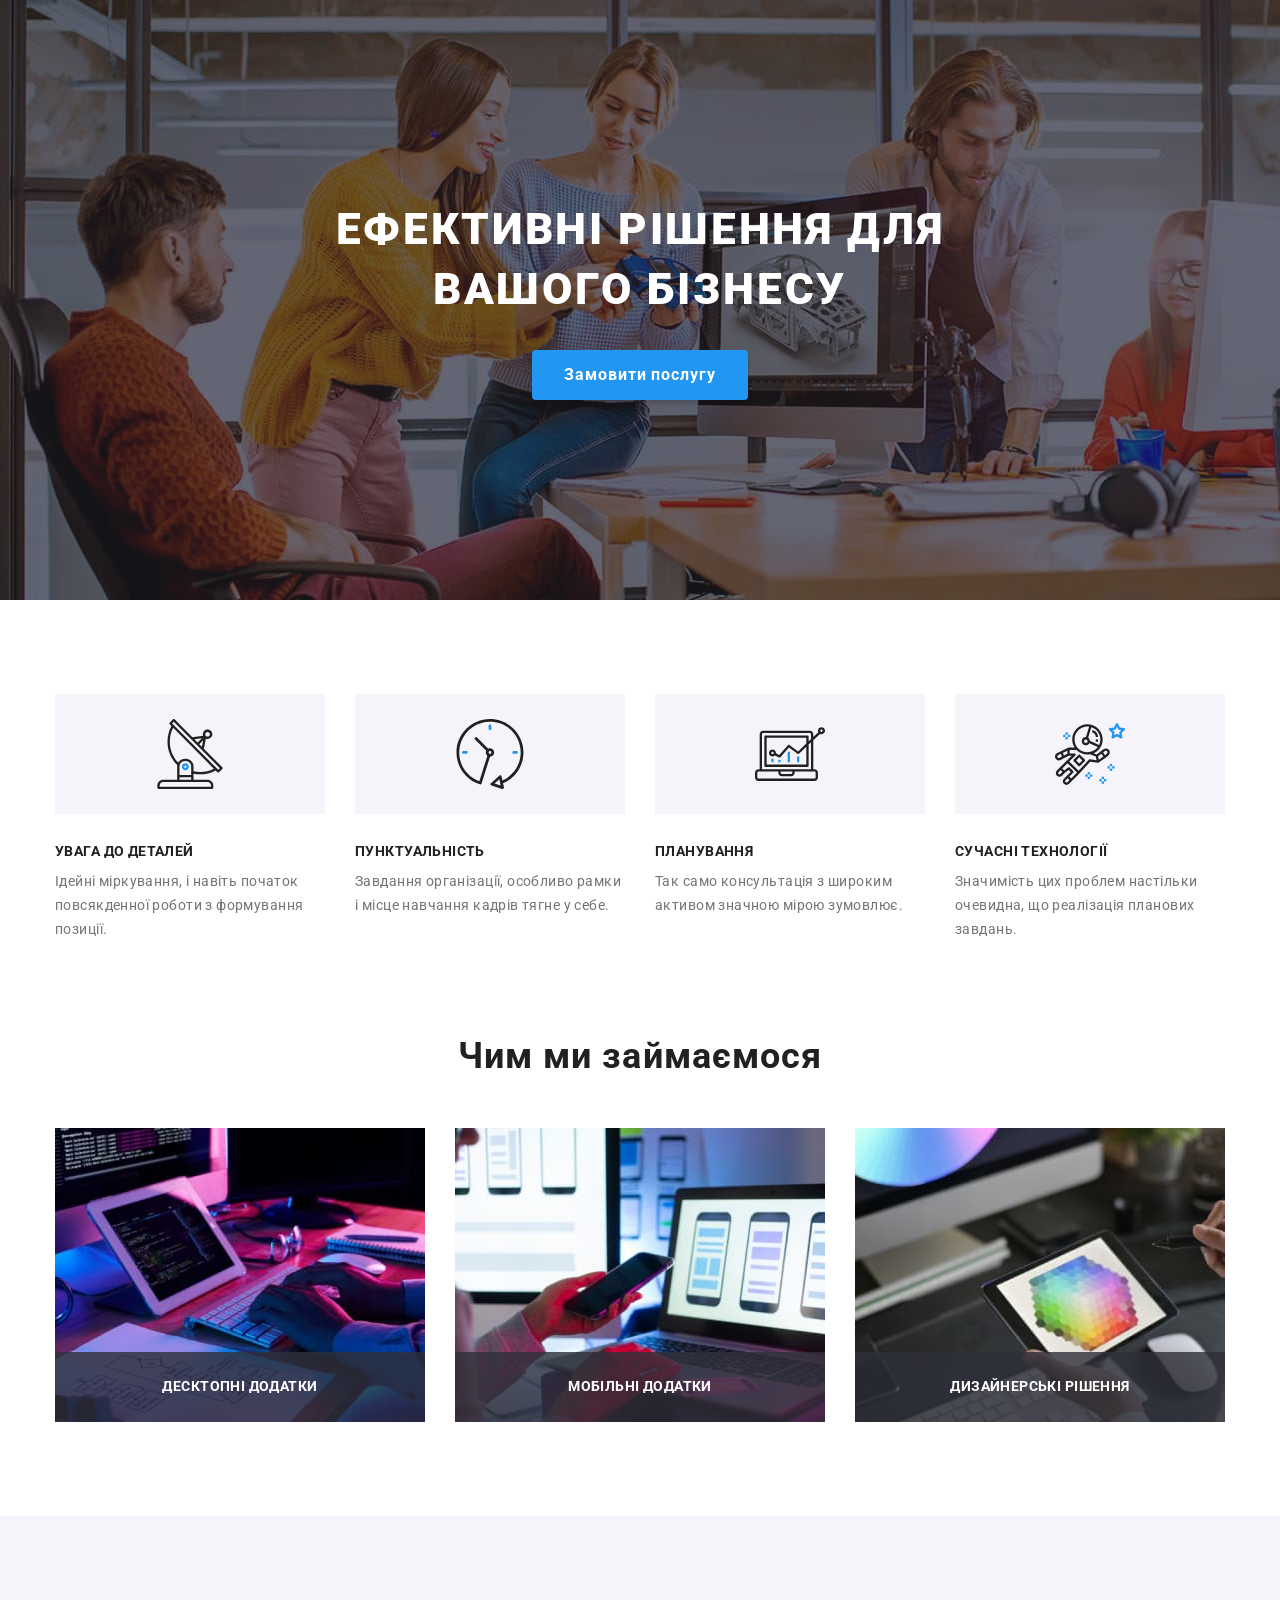
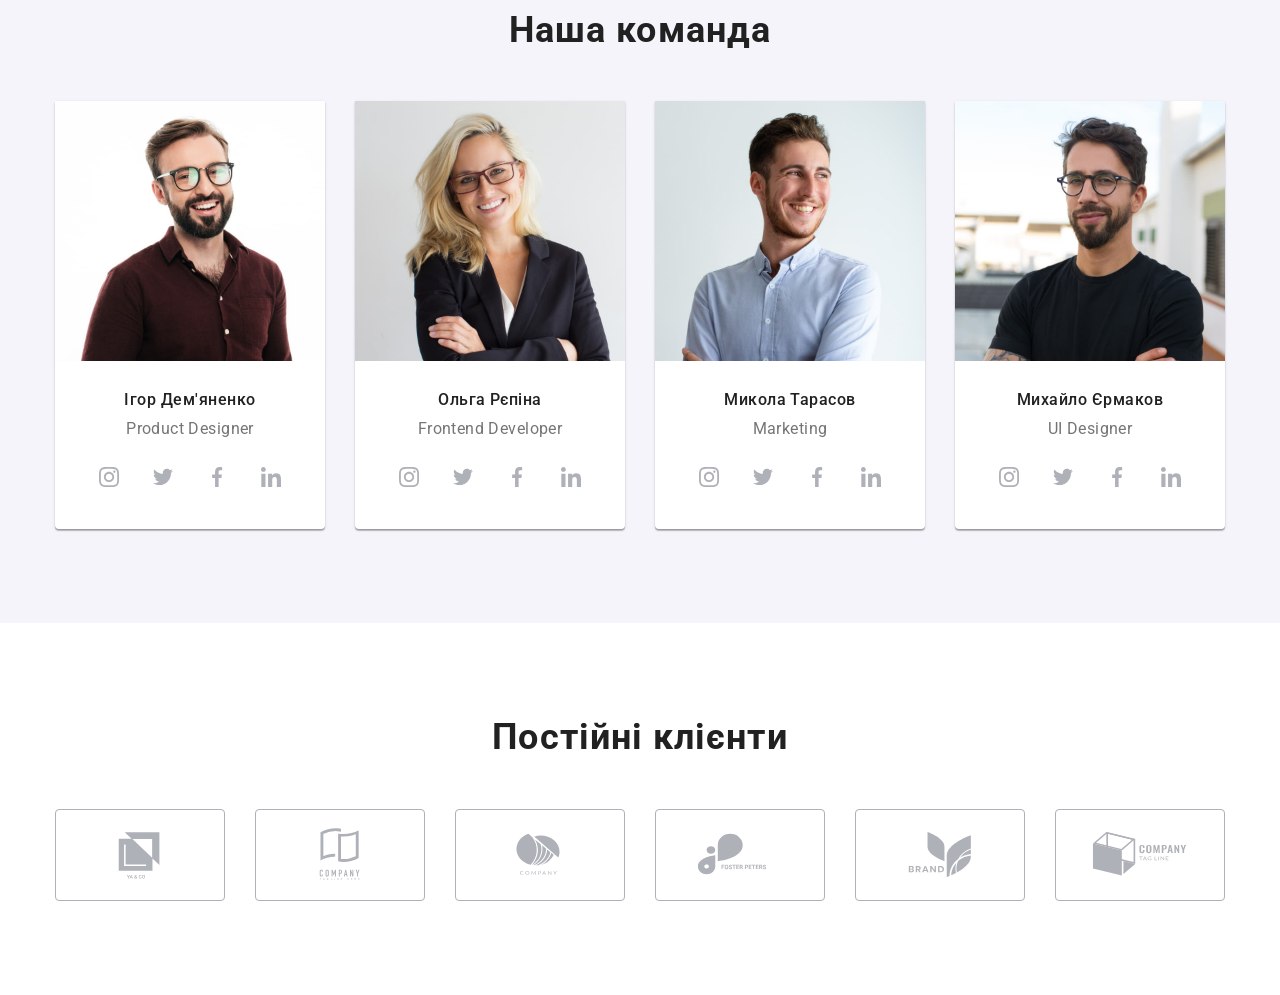
==== index.html @ 730ddb3d "update" ====
<!DOCTYPE html>
<html lang="uk">

<head>
  <meta charset="UTF-8" />
  <meta http-equiv="X-UA-Compatible" content="IE=edge" />
  <meta name="viewport" content="width=device-width, initial-scale=1.0" />
  <title>Студія</title>
  <link rel="preconnect" href="https://fonts.googleapis.com" />
  <link rel="preconnect" href="https://fonts.gstatic.com" crossorigin />
  <link href="https://fonts.googleapis.com/css2?family=Raleway:wght@700&family=Roboto:wght@400;500;700;900&display=swap"
    rel="stylesheet" />
  <link rel="stylesheet" href="https://cdnjs.cloudflare.com/ajax/libs/modern-normalize/1.1.0/modern-normalize.css">
  <link rel="stylesheet" href="modern-normalize" />
  <!-- <link rel="stylesheet" href="./css/style.css" /> -->
  <link rel="stylesheet" href="./css/main.min.css" />
</head>

<body>
  <!-- Шапка -->
  <!-- <header class="header">
    <div class="container ">
      <section class="main__nav">
        <nav class="header__navigation">
          <a class="header__logo link-text" href="./index.html">Web<span class="header__studio">Studio</span></a>
          <ul class="header__list list-styles">
            <li class="header__item"><a class="header__link link-text current" href="./index.html">Студія</a>
            </li>
            <li class="header__item">
              <a class="header__link link-text" href="./portfolio.html">Портфоліо</a>
            </li>
            <li class="header__item"><a class="header__link link-text" href="">Контакти</a></li>
          </ul>
        </nav>
        <ul class="header__contact list-styles">
          <li class="header__contact--link">
            <a class="header__mail header__link link-text" href="mailto:info@devstudio.com">
              <svg class="header__img--logo costomers__img" width="16" height="12">
                <use href="./images/symbol-defs.svg#icon-mail"></use>
              </svg>
              info@devstudio.com</a>
          </li>
          <li class="header__contact--link">
            <a class="header__tel header__link link-text" href="tel:+380961111111">
              <svg class="header__img--logo costomers__img" width="10" height="16">
                <use href="./images/symbol-defs.svg#icon-tel"></use>
              </svg>
              +38 096 111 11 11</a>
          </li>
        </ul>
      </section>
    </div>
  </header> -->
  <!------------------------------------секція 1------------------------------------>
  <main>
    <section class="hero">
      <div class="container">
        <h1 class="hero__title">Ефективні рішення для вашого бізнесу</h1>
        <button class="hero__btn" type="button" data-modal-open>Замовити послугу</button>
      </div>
    </section>
    <!-- Особливості -->
    <section class="features">
      <div class="container">
        <h2 class="visually-hidden">Особливості</h2>
        <ul class=" features__list list-styles">
          <li class="features__item">
            <div class="features__logo">
              <svg class="futures__img" width="70" height="70">
                <use class="color-logo" href="./images/symbol-defs.svg#icon-antena"></use>
              </svg>
            </div>
            <h3 class="futures__title">Увага до деталей</h3>
            <p class="futures__text">
              Ідейні міркування, і навіть початок повсякденної роботи з формування позиції.
            </p>
          </li>
          <li class="features__item">
            <div class="features__logo">
              <svg class="futures__img" width="70" height="70">
                <use class="color-logo" href="./images/symbol-defs.svg#icon-time"></use>
              </svg>
            </div>
            <h3 class="futures__title">Пунктуальність</h3>
            <p class="futures__text">
              Завдання організації, особливо рамки і місце навчання кадрів тягне у себе.
            </p>
          </li>
          <li class="features__item">
            <div class="features__logo">
              <svg class="futures__img" width="70" height="70">
                <use class="color-logo" href="./images/symbol-defs.svg#icon-computer"></use>
              </svg>
            </div>
            <h3 class="futures__title">Планування</h3>
            <p class="futures__text">Так само консультація з широким активом значною мірою зумовлює.</p>
          </li>
          <li class="features__item">
            <div class="features__logo">
              <svg class="futures__img" width="70" height="70">
                <use class="color-logo" href="./images/symbol-defs.svg#icon-cosmonavt"></use>
              </svg>
            </div>
            <h3 class="futures__title">Сучасні технології</h3>
            <p class="futures__text">
              Значимість цих проблем настільки очевидна, що реалізація планових завдань.
            </p>
          </li>
        </ul>
      </div>
    </section>
    <!-- Чим ми займаємося -->
    <section class="section work">
      <div class="container">
        <h2 class="we-do-title">Чим ми займаємося</h2>
        <ul class="we-do-list">
          <li class="we-do-photo list-styles">
            <div class="work-photo">
              <img src="./images/box1.jpg" alt="програмування" width="370" height="294" />
              <p class="work-text">
                Десктопні додатки
              </p>
            </div>
          </li>
          <li class="we-do-photo list-styles">
            <div class="work-photo">
              <img src="./images/box2.jpg" alt="програмування" width="370" height="294" />
              <p class="work-text">
                Мобільні додатки
              </p>
          </li>
          <li class="we-do-photo list-styles">
            <div class="work-photo">
              <img src="./images/box3.jpg" alt="програмування" width="370" height="294" />
              <p class="work-text">
                Дизайнерські рішення
              </p>
          </li>
        </ul>
      </div>
    </section>
    <!-- Наша команда -->
    <section class="team">
      <div class="container">
        <h2 class="team__title">Наша команда</h2>
        <ul class="team__list list-styles">
          <li class="team__item">
            <img src="./images/komanda/igor.jpg" alt="Дезайнер" min-width="270" />
            <div class="team__discription">
              <h3 class="team__item--title">Ігор Дем'яненко</h3>
              <p class="team__text" lang="en">Product Designer</p>
              <ul class="team__list--icon">
                <li class="team__item--icon">
                  <a href="" class="team__address--icon">
                    <svg class="team__icon">
                      <use href="./images/symbol-defs.svg#icon-instagram" width="20px" height="20px"></use>
                    </svg>
                  </a>
                </li>
                <li class="team__item--icon">
                  <a href="" class="team__address--icon">
                    <svg class="team__icon">
                      <use href="./images/symbol-defs.svg#icon-twitter" width="20px" height="20px"></use>
                    </svg>
                  </a>
                </li>
                <li class="team__item--icon">
                  <a href="" class="team__address--icon">
                    <svg class="team__icon">
                      <use href="./images/symbol-defs.svg#icon-facebook" width="20px" height="20px"></use>
                    </svg>
                  </a>
                </li>
                <li class="team__item--icon">
                  <a href="" class="team__address--icon">
                    <svg class="team__icon">
                      <use href="./images/symbol-defs.svg#icon-linkedin" width="20px" height="20px"></use>
                    </svg>
                  </a>
                </li>
              </ul>
            </div>
          </li>
          <li class="team__item">
            <img src="./images/komanda/olga.jpg" alt="Фротент розробник" min-width="270" />
            <div class="team__discription">
              <h3 class="team__item--title">Ольга Рєпіна</h3>
              <p class="team__text" lang="en">Frontend Developer</p>
              <ul class="team__list--icon">
                <li class="team__item--icon">
                  <a href="" class="team__address--icon">
                    <svg class="team__icon">
                      <use href="./images/symbol-defs.svg#icon-instagram" width="20px" height="20px"></use>
                    </svg>
                  </a>
                </li>
                <li class="team__item--icon">
                  <a href="" class="team__address--icon">
                    <svg class="team__icon">
                      <use href="./images/symbol-defs.svg#icon-twitter" width="20px" height="20px"></use>
                    </svg>
                  </a>
                </li>
                <li class="team__item--icon">
                  <a href="" class="team__address--icon">
                    <svg class="team__icon">
                      <use href="./images/symbol-defs.svg#icon-facebook" width="20px" height="20px"></use>
                    </svg>
                  </a>
                </li>
                <li class="team__item--icon">
                  <a href="" class="team__address--icon">
                    <svg class="team__icon">
                      <use href="./images/symbol-defs.svg#icon-linkedin" width="20px" height="20px"></use>
                    </svg>
                  </a>
                </li>
              </ul>
            </div>
          </li>
          <li class="team__item">
            <img src="./images/komanda/mykola.jpg" alt="Маркетолог" min-width="270" />
            <div class="team__discription">
              <h3 class="team__item--title">Микола Тарасов</h3>
              <p class="team__text" lang="en">Marketing</p>
              <ul class="team__list--icon">
                <li class="team__item--icon">
                  <a href="" class="team__address--icon">
                    <svg class="team__icon">
                      <use href="./images/symbol-defs.svg#icon-instagram" width="20px" height="20px"></use>
                    </svg>
                  </a>
                </li>
                <li class="team__item--icon">
                  <a href="" class="team__address--icon">
                    <svg class="team__icon">
                      <use href="./images/symbol-defs.svg#icon-twitter" width="20px" height="20px"></use>
                    </svg>
                  </a>
                </li>
                <li class="team__item--icon">
                  <a href="" class="team__address--icon">
                    <svg class="team__icon">
                      <use href="./images/symbol-defs.svg#icon-facebook" width="20px" height="20px"></use>
                    </svg>
                  </a>
                </li>
                <li class="team__item--icon">
                  <a href="" class="team__address--icon">
                    <svg class="team__icon">
                      <use href="./images/symbol-defs.svg#icon-linkedin" width="20px" height="20px"></use>
                    </svg>
                  </a>
                </li>
              </ul>
            </div>
          </li>
          <li class="team__item">
            <img src="./images/komanda/myxailo.jpg" alt="Юл Дезайнер" min-width="270" />
            <div class="team__discription">
              <h3 class="team__item--title">Михайло Єрмаков</h3>
              <p class="team__text" lang="en">UI Designer</p>
              <ul class="team__list--icon">
                <li class="team__item--icon">
                  <a href="" class="team__address--icon">
                    <svg class="team__icon">
                      <use href="./images/symbol-defs.svg#icon-instagram" width="20px" height="20px"></use>
                    </svg>
                  </a>
                </li>
                <li class="team__item--icon">
                  <a href="" class="team__address--icon">
                    <svg class="team__icon">
                      <use href="./images/symbol-defs.svg#icon-twitter" width="20px" height="20px"></use>
                    </svg>
                  </a>
                </li>
                <li class="team__item--icon">
                  <a href="" class="team__address--icon">
                    <svg class="team__icon">
                      <use href="./images/symbol-defs.svg#icon-facebook" width="20px" height="20px"></use>
                    </svg>
                  </a>
                </li>
                <li class="team__item--icon">
                  <a href="" class="team__address--icon">
                    <svg class="team__icon">
                      <use href="./images/symbol-defs.svg#icon-linkedin" width="20px" height="20px"></use>
                    </svg>
                  </a>
                </li>
              </ul>
            </div>
          </li>
        </ul>
      </div>
    </section>
    <!--------------------------------------- Постійні клієнти-------------------------------->
    <section class="customers">
      <div class="container">
        <h2 class="customers__title">Постійні клієнти</h2>
        <ul class="customers__logo">
          <li class="customers__list">
            <a class="customers__link" href="">
              <svg class="costomers__img" width="106" height="60">
                <use class="color-logo" href="./images/symbol-defs.svg#icon-Logo1"></use>
              </svg>
            </a>
          </li>
          <li class="customers__list">
            <a class="customers__link" href="">
              <svg class="costomers__img" width="106" height="60">
                <use class="color-logo" href="./images/symbol-defs.svg#icon-Logo2"></use>
              </svg>
            </a>
          </li>
          <li class="customers__list">
            <a class="customers__link" href="">
              <svg class="costomers__img" width="106" height="60">
                <use class="color-logo" href="./images/symbol-defs.svg#icon-Logo3"></use>
              </svg>
            </a>
          </li>
          <li class="customers__list">
            <a class="customers__link" href="">
              <svg class="costomers__img" width="106" height="60">
                <use class="color-logo" href="./images/symbol-defs.svg#icon-Logo4"></use>
              </svg>
            </a>
          </li>
          <li class="customers__list">
            <a class="customers__link" href="">
              <svg class="costomers__img" width="106" height="60">
                <use class="color-logo" href="./images/symbol-defs.svg#icon-Logo5"></use>
              </svg>
            </a>
          </li>
          <li class="customers__list">
            <a class="customers__link" href="">
              <svg class="costomers__img" width="106" height="60">
                <use class="color-logo" href="./images/symbol-defs.svg#icon-Logo6"></use>
              </svg>
            </a>
          </li>
        </ul>
      </div>
    </section>
  </main>
  <!-- Підвал -->
  <!-- <footer class="footer">
    <div class="container footer-thumb">
      <div class="footer-container">
        <a class="footer-logo link-text" href="./index.html">Web<span class="footer-studio">Studio</span></a>
        <address class="footer-address">
          <ul class="footer-list list-styles link-text">
            <li class="footer-item">
              <a class="footer-maps footer-link link-text list-styles" href=" https://goo.gl/maps/KbacDpf7Sf644kYd8"
                target="_blank" rel="noreferrer noopener">
                м. Київ, пр-т Лесі Українки, 26
              </a>
            </li>
            <li class="footer-item">
              <a class="footer-mail footer-link link-text list-styles" href="mailto:info@devstudio.com"
                rel="">info@devstudio.com</a>
            </li>
            <li class="footer-item">
              <a class="footer-tel footer-link link-text list-styles" href=" tel:+">+38 096 111 11 11</a>
            </li>
          </ul>
        </address>
      </div> -->
  <!-------------------------------Соціальні мережі--------------------------->
  <!-- <div class="footer-container-icon">
        <p class="footer-title-icon">приєднуйтесь</p>
        <ul class="footer-list-icon">
          <li class="footer-link-icon">
            <a href="" class="footer-address-icon">
              <svg class="footer-icon" width="20" height="20">
                <use class="footer-color-logo" href="./images/symbol-defs.svg#icon-instagram"></use>
              </svg>
            </a>
          </li>
          <li class="footer-link-icon">
            <a href="" class="footer-address-icon">
              <svg class="footer-icon" width="20" height="20">
                <use class="footer-color-logo" href="./images/symbol-defs.svg#icon-twitter"></use>
              </svg>
            </a>
          </li>
          <li class="footer-link-icon">
            <a href="" class="footer-address-icon">
              <svg class="footer-icon" width="20" height="20">
                <use class="footer-color-logo" href="./images/symbol-defs.svg#icon-facebook"></use>
              </svg>
            </a>
          </li>
          <li class="footer-link-icon">
            <a href="" class="footer-address-icon">
              <svg class="footer-icon" width="20" height="20">
                <use class="footer-color-logo" href="./images/symbol-defs.svg#icon-linkedin"></use>
              </svg>
            </a>
          </li>
        </ul>
      </div> -->
  <!------------------------------------ПІДПИШІТЬСЯ НА РОЗСИЛКУ--------------------------------------->
  <!-- <div class="footer-news-email">
        <p class="news-title">Підпишіться на розсилку</p>
        <form class="news-form">
          <lable class="news-lable">
            <form action="email"></form>
          </lable>
          <input class="footer-input-news" type="text" name="email" type="email" id="email" required
            placeholder="E-mail">
          <button class="footer-btn-news">
            <span class="text-sign">Підписатися</span>
            <svg class="footer-icon-news" width="24" height="24">
              <use href="./images/symbol-defs.svg#icon-send"></use>
            </svg>
          </button>
        </form>
      </div>
    </div>
  </footer> -->
  <!----------------------------------------------------------Модельне вікно--------------------------------------------->
  <!-- <div class="backdrop is-hidden" data-modal>
    <div class="modal">
      <button class="model-tap" data-modal-close>
        <svg class="tap-modal-close" width="11" height="11" viewBox="0 0 11 11" fill="none"
          xmlns="http://www.w3.org/2000/svg">
          <use href="./images/symbol-defs.svg#icon-close"></use>
        </svg>
      </button>
      <p class="modal-title">Залиште свої дані, ми вам передзвонимо</p>
      <form>
        <div class="modal-field">
          <label for="user-name" class="modal-lable-text">Ім'я</label>
          <div class="input-wrap">
            <input type="text" name="user-name" class="modal-input" required />
            <svg class="modal-input-icon" width="18" height="18">
              <use href="./images/symbol-defs.svg#icon-person-black"></use>
            </svg>
          </div>
        </div>
        <div class="modal-field">
          <label for="user-tel" class="modal-lable-text">Телефон</label>
          <div class="input-wrap">
            <input type="tel" name="user-tel" class="modal-input" required />
            <svg class="modal-input-icon" width="18" height="18">
              <use href="./images/symbol-defs.svg#icon-phone-black"></use>
            </svg>
          </div>
        </div>
        <div class="modal-field">
          <label for="user-email" class="modal-lable-text">Пошта</label>
          <div class="input-wrap">
            <input type="email" name="user-email" class="modal-input" required />
            <svg class="modal-input-icon" width="18" height="18">
              <use href="./images/symbol-defs.svg#icon-email-black"></use>
            </svg>
          </div>
        </div>
        <div class="modal-field-comment">
          <label for="user-text" class="modal-lable-text">Коментар</label>
          <textarea name="user-text" id="user-text" class="modal-comment" placeholder="Введіть текст"
            required></textarea>
        </div>
        <div class="modal-privacy-link">
          <input type="checkbox" class="input-check visually-hidden" name="privacy" value="true" id="privacy"
            required />
          <label for="privacy" class="check-text">
            <div class="privacy-text-link">
              Погоджуюся з розсилкою та приймаю
              <a href="" class="privacy-link">
                Умови договору
              </a>
            </div>
          </label>
        </div>
        <div class="modal-btn-container">
          <button type="submit" class="modal-btn">Відправити</button>
        </div>
      </form>
    </div>
  </div> -->
  <script src="./js/modal.js"></script>
</body>

</html>
---- css/style.css ----
/* html {
    box-sizing: border-box;
}

body {
    font-family: 'roboto', sans-serif;
    background-color: #ffffff;
    color: var(--main-Portfolio-text-color);
    font-size: 14px;
    letter-spacing: 0.03em;
}

:root {
    --main-title-color: #ffffff;
    --main-link-color: #212121;
    --main-text-color: #757575;
    --main-btn-color: #ffffff;
    --main-subtitle-color: #212121;
    --main-Portfolio-text-color: #757575;
    --mine-navi-btn-color: #212121;
    --main-order-service: #2196F3;
    --main-background: #2F303A;
    --main-navi-btn-background: #F5F4FA;
    --border-color-cards: #eeeeee;
    --raleway: 'raleway', sans-serif;
    --roboto: 'roboto', sans-serif;

    --transition-timing: 250ms;
    --cubic: cubic-bezier(0.4, 0, 0.2, 1);
} */

/* .list-styles {
    list-style: none;
    padding-left: 0;
    margin: 0;
} */

/* .header-link:hover,
.header-link:focus {
    color: #2196f3;
} */

/* .link-text {
    text-decoration: none;
    color: inherit;
} */


/* p,
h1,
h2,
h3,
h4,
h5,
h6 {
    margin: 0;
}

ul,
ol {
    margin: 0;
    padding-left: 0;
    list-style: none;
}

a {
    color: currentColor;
    text-decoration: none;
}

img {
    display: block;
    Max-width: 100%;
    Height: auto;

}

address {
    font-style: normal;
}

button {
    display: block;
    cursor: pointer;
    border: none;
    border-radius: 4px;
} */

/* .section {
    padding-top: 94px;
    padding-bottom: 94px;
} */


/* .visually-hidden {
    position: absolute;
    width: 1px;
    height: 1px;
    margin: -1px;
    border: 0;
    padding: 0;
    white-space: nowrap;
    clip-path: inset(100%);
    clip: rect(0 0 0 0);
    overflow: hidden;
} */

/* .container {
    width: 1200px;
    margin: 0 auto;
    padding: 0 15px;
} */

/* .backdrop {
    position: fixed;
    top: 0;
    left: 0;
    width: 100%;
    height: 100%;
    background-color: rgba(0, 0, 0, 0.2);
    visibility: visible;
    opacity: 1;
    transition: opacity var(--transition-timing) var(--cubic),
        visibility var(--transition-timing) var(--cubic);
} */

/* .backdrop.is-hidden {
    opacity: 0;
    pointer-events: none;
    visibility: hidden;
} */

/* .modal {
    width: 528px;
    height: 581px;
    background-color: #FFFFFF;
    position: absolute;
    padding: 17px 17px;
    top: 50%;
    left: 50%;
    transform: translate(-50%, -50%) scale(1);
    padding: 40px;
} */

/* .model-tap {
    width: 30px;
    height: 30px;
    border-radius: 50%;
    background-color: var(--main-btn-color);
    position: absolute;
    right: 8px;
    top: 8px;
    cursor: pointer;

    display: flex;
    align-items: center;
    justify-content: center;
    background: #FFFFFF;
    border: 1px solid rgba(0, 0, 0, 0.1);

    transition: fill var(--cubic) var(--transition-timing);
} */


/* .tap-modal-close {
    fill: #000000;
    transition: fill var(--transition-timing) var(--cubic);
} */

/* .model-tap:hover>.tap-modal-close {
    fill: #2196F3;
} */

/* .modal-close {} */

/* .modal-title {
    font-family: 'Roboto';
    font-style: normal;
    font-weight: 700;
    font-size: 20px;
    line-height: 23px;
    text-align: center;
    letter-spacing: 0.03em;
    margin-bottom: 12px;

    color: var(--main-subtitle-color);
} */

/* .modal-input {
    width: 100%;
    height: 40px;
    border: 1px solid rgba(33, 33, 33, 0.2);
    border-radius: 4px;
    padding-left: 42px;
    outline: transparent;
    transition: var(--transition-timing) var(--cubic);
}

.modal-input:focus {
    border: 1px solid #2196F3;
}

.modal-input:focus+.modal-input-icon {
    fill: var(--main-order-service);
} */

/* .input-wrap {
    position: relative;
}

.modal-input-icon {
    position: absolute;
    top: 50%;
    transform: translateY(-50%);
    left: 12px;
    transition: var(--transition-timing) var(--cubic);
}

.modal-input-icon:focus {}

.modal-lable-text {
    font-family: 'Roboto';
    font-style: normal;
    font-weight: 400;
    font-size: 12px;
    line-height: 14px;

    display: block;
    margin-bottom: 4px;
    letter-spacing: 0.01em;

    color: #757575;
} */



/* .modal-field {
    margin-bottom: 10px;
}

.modal-comment {
    width: 100%;
    height: 120px;
    border: 1px solid rgba(33, 33, 33, 0.2);
    border-radius: 4px;
    resize: none;
    padding: 12px 16px;
    outline: transparent;
    transition: var(--transition-timing) var(--cubic);
} */

/* .modal-comment:focus {
    border: 1px solid #2196F3;
}

.modal-comment::placeholder {
    font-family: 'Roboto';
    font-style: normal;
    font-weight: 400;
    font-size: 12px;
    line-height: 14px;
    letter-spacing: 0.01em;

    color: rgba(117, 117, 117, 0.5);
}

.input-check {
    position: absolute;
    width: 1px;
    height: 1px;
    margin: -1px;
    border: 0;
    padding: 0;
    white-space: nowrap;
    clip-path: inset(100%);
    clip: rect(0 0 0 0);
    overflow: hidden;
}

.check-text {
    display: flex;
    align-items: center;
    justify-content: center;
    font-weight: 400;
    font-size: 14px;
    line-height: 1.71;
    letter-spacing: 0.03em;
}

.modal-field-comment {
    margin-bottom: 20px;
}

.modal-privacy-link {
    display: flex;
    justify-content: center;

} */

/* .privacy-text-link {
    font-style: normal;
    font-weight: 400;
    font-size: 14px;
    line-height: 24px;

    letter-spacing: 0.03em;

    color: #757575;
    margin-top: 3px;
}

.privacy-link {
    font-size: 14px;
    line-height: 1.71;
    margin-left: 5px;
    letter-spacing: 0.03em;
    color: var(--main-order-service);
    text-underline-offset: 0.25em;
    text-decoration: underline;
}

.check-text::before {
    display: inline-block;
    content: " ";
    width: 16px;
    height: 15px;
    border: 2px solid #212121;
    border-radius: 2px;
    margin-right: 9px;
    transition: var(--transition-timing) var(--cubic);
}

.input-check:focus+.check-text::before,
.input-check:hover+.check-text::before {
    border-color: #188ce8;
    box-shadow: 0px 1px 1px rgba(143, 64, 12, 0.15);
    border-radius: 2px;
}

.input-check:checked+.check-text::before {
    background-color: #2196F3;
    background-image: url(../images/Vector.svg);
    background-position: center;
    background-repeat: no-repeat;
    border-color: transparent;
} */

/* .modal-btn-container {
    display: flex;
    justify-content: center;
}

.modal-btn {
    display: block;
    min-width: 200px;
    padding: 10px;
    font-family: 'Roboto';
    font-style: normal;
    font-weight: 700;
    font-size: 16px;
    line-height: 30px;
    margin: 0 auto;
    margin-top: 30px;

    letter-spacing: 0.06em;

    color: #FFFFFF;
    background: var(--main-order-service);
    box-shadow: 0px 4px 4px rgba(0, 0, 0, 0.15);
    transition: var(--transition-timing) var(--cubic);
}

.modal-btn:hover,
.modal-btn:focus {
    background: #188CE8;
    box-shadow: 0px 4px 4px rgba(0, 0, 0, 0.15);
    border-radius: 4px;
} */

/* < !-------------------------------------------header--------------------------------------- !> */


/* .main-nav {
    display: flex;
    align-items: center;
}

.header {
    border-bottom: 1px solid #ececec;
}

.header-navigation {
    display: flex;
    align-items: center;

}

.header-logo {
    display: block;
    font-family: var(--raleway);
    font-weight: 700;
    font-size: 26px;
    line-height: 1.19;
    letter-spacing: 0.03em;
    color: var(--main-order-service);
    text-decoration: none;
}

.header-studio {
    font-family: var(--raleway);
    color: #000000;
}

.header-list {
    list-style-type: none;
    align-items: center;
    display: flex;
    margin-left: 93px;
}

.header-item {}

.header-list .header-item:not(:last-child) {
    margin-right: 50px;
}

.header-link {
    color: var(--main-link-color);
    text-decoration: none;
    font-weight: 500;
    font-size: 14px;
    line-height: 1.14;
    letter-spacing: 0.02em;
    padding-top: 32px;
    padding-bottom: 32px;
    display: flex;
    align-items: center;
    position: relative;

    transition: color var(--cubic), var(--transition-timing);
}

.header-link:hover,
.header-link:focus {
    color: #2196f3;
}

.current {
    color: #2196F3;
}

.current::after {
    position: absolute;
    content: '';
    display: block;

    left: 0;
    bottom: 0px;

    width: 100%;
    height: 4px;
    border-radius: 2px;
    background-color: #2196f3;
}

.header-contact {
    display: flex;
    margin-left: auto;
}

.header-img-logo {
    margin-right: 10px;
}

.header-mail,
.header-tel {
    color: var(--main-text-color);
}

.header-contact .header-contact-link:not(:last-child) {
    margin-right: 50px;
}

.header-link:hover,
.header-link:focus,
.header-mail:hover,
.header-mail:focus,
.header-tel:hover,
.header-tel:focus {
    color: var(--main-order-service);
} */

/* < !-------------HERO--------- !> */

/* .hero {
    margin: 0 auto;
    background-image: linear-gradient(rgba(47, 48, 58, 0.4), rgba(47, 48, 58, 0.4)), url(../images/Img-backraund.jpg);
    background-color: var(--main-background);
    text-align: center;
    padding: 200px 0px;
    width: 1600px;
    height: 600px;
    background-repeat: no-repeat;
    background-size: cover;
}

.hero .container {}

.hero-title {
    font-family: 'Roboto';
    font-weight: 900;
    font-size: 44px;
    line-height: 1.36;
    letter-spacing: 0.06em;
    text-transform: uppercase;
    color: var(--main-title-color);
    max-width: 696px;
    margin: 0 auto;
    margin-bottom: 30px;
}

.hero-btn {
    font-family: inherit;
    font-weight: 700;
    font-size: 16px;
    line-height: 1.88;
    align-items: center;
    text-align: center;
    letter-spacing: 0.06em;
    color: var(--main-title-color);
    cursor: pointer;
    background: #2196f3;
    box-shadow: 0px 4px 4px rgba(0, 0, 0, 0.15);
    display: block;

    margin-left: auto;
    margin-right: auto;
    padding: 10px 32px;
    max-height: 50px;
    border: none;
    border-radius: 4px;

    transition: color var(--cubic) var(--transition-timing), background-color var(--cubic) var(--transition-timing);
}

.hero-btn:hover,
.hero-btn:focus {
    background-color: #188ce8;
} */

/* < !--------------FEATURES------------------ !> */


/* .features {
    padding: 94px 0;
}

.features-list {
    list-style-type: none;
    display: flex;
}

.features-item {
    width: 270px;
}

.features-logo {
    width: 270px;
    height: 120px;
    display: flex;
    justify-content: center;
    align-items: center;
    background: #F5F4FA;
    margin-bottom: 30px;
}

.features-img-logo {
    fill: currentColor;
}

.color-logo {}

.features-list .features-item:not(:last-child) {
    margin-right: 30px;
}

.item-title {
    color: var(--main-link-color);
    font-weight: 700;
    font-size: 14px;
    line-height: 1.14;
    text-transform: uppercase;
    margin-bottom: 10px;
}

.item-text {
    line-height: 1.71;
} */


/* < !-------------------WE-DO------------------ !> */

/* .work {
    padding-top: 0;
}

.we-do-title {
    font-family: 'Roboto';
    font-weight: 700;
    font-size: 36px;
    line-height: 1.166;
    letter-spacing: 0.03em;
    color: var(--main-link-color);
    text-align: center;
    margin-bottom: 50px;
}

.we-do-list {
    list-style-type: none;
    display: flex;
}

.we-do-photo {}

.we-do-list .we-do-photo:not(:last-child) {
    margin-right: 30px;
}

.work-photo {
    position: relative;
}

.work-text {
    position: absolute;
    display: flex;
    align-items: center;
    justify-content: center;

    bottom: 0;
    height: 70px;
    width: 100%;

    background-color: rgba(47, 48, 58, 0.8);
    color: #ffffff;
    font-weight: 700;
    line-height: 1.14;
    text-transform: uppercase;
} */

/* < !-------------------TEAM------------------- !> */


/* .team {
    background: #F5F4FA;
    padding-top: 94px;
    padding-bottom: 94px;
}

.team-title {
    font-weight: 700;
    font-size: 36px;
    line-height: 1.16;
    letter-spacing: 0.03em;
    color: var(--main-link-color);
    margin-bottom: 50px;
    text-align: center;
}

.team-list {
    display: flex;
}

.team-list .team-item:not(:last-child) {
    margin-right: 30px;
}

.team-discription {
    padding-top: 30px;
    padding-bottom: 30px;
}

.team-item {
    background-color: #ffffff;
    box-shadow: 0px 1px 3px rgba(0, 0, 0, 0.12), 0px 1px 1px rgba(0, 0, 0, 0.14),
        0px 2px 1px rgba(0, 0, 0, 0.2);
    border-radius: 0px 0px 4px 4px;
}


.team-item-title {
    font-family: 'Roboto';
    font-weight: 500;
    font-size: 16px;
    line-height: 1, 87;
    letter-spacing: 0.03em;
    color: var(--main-link-color);
    text-align: center;
}

.team-text {
    font-size: 16px;
    line-height: 1.18;
    color: #757575;
    margin-top: 10px;
    text-align: center;
}

.team-list-icon {
    display: flex;
    align-items: center;
    justify-content: center;
    margin-top: 16px;
    gap: 10px;
}

.team-address-icon {
    display: flex;
    align-items: center;
    justify-content: center;
    background: var(--main-btn-color);
    color: #afb1b8;

    border-radius: 50%;
    width: 44px;
    height: 44px;

    transition: color var(--cubic) var(--transition-timing), background var(--cubic) var(--transition-timing);
}

.team-icon {
    fill: currentColor;
    width: 20px;
    height: 20px;
}

.team-address-icon:hover,
.team-address-icon:focus {
    background: var(--main-order-service);
    color: var(--main-btn-color);
} */

/*--------------------------------------regular customers----------------------------------------*/

/* .customers {
    padding: 94px 0;

}

.customers-title {
    font-family: 'Roboto';
    font-style: normal;
    font-weight: 700;
    font-size: 36px;
    line-height: 1.16;
    text-align: center;
    letter-spacing: 0.03em;

    color: #212121;
}

.customers-logo {
    display: flex;
    justify-content: center;
    align-items: center;
    gap: 30px;
    margin-top: 50px;
}

.customers-link-logo {
    display: flex;
    width: 170px;
    height: 92px;
    justify-content: center;
    align-items: center;
    color: #afb1b8;
    border: 1px solid #afb1b8;
    border-radius: 4px;

    transition: color var(--cubic) var(--transition-timing), border-color var(--cubic) var(--transition-timing);
}

.costomers-img-logo {
    fill: currentColor;
}

.customers-link-logo:hover,
.customers-link-logo:focus {
    color: var(--main-order-service);
    border-color: var(--main-order-service);
} */

/* < !---------------------FOOTER-------------------- !> */


/* .footer {
    background-color: var(--main-background);
    padding-top: 60px;
    padding-bottom: 60px;
}

.footer .footer-studio {
    margin-bottom: 20px;
}

.footer-address {
    margin-top: 20px;
}

.footer-logo {
    font-family: var(--raleway);
    font-style: normal;
    font-weight: 700;
    font-size: 26px;
    line-height: 1.19;
    letter-spacing: 0.03em;
    color: var(--main-order-service);
    margin-bottom: 20px;
}

.footer-studio {
    font-family: var(--raleway);
    font-weight: 700;
    font-size: 26px;
    line-height: 1.19;
    letter-spacing: 0.03em;
    color: var(--main-title-color);
}

.footer-list .footer-item:not(:last-child) {
    margin-bottom: 9px;
}

.footer-maps {
    font-style: normal;
    font-family: 'Roboto';
    font-weight: 400;
    font-size: 14px;
    line-height: 1.71;
    letter-spacing: 0.03em;
    color: var(--main-title-color);
}

.footer-mail,
.footer-tel {
    font-family: 'Roboto';
    font-style: normal;
    display: block;
    font-size: 14px;
    line-height: 1.71;
    letter-spacing: 0.03em;
    color: rgba(255, 255, 255, 0.6);
} */

/* .footer-container-icon {
    margin-left: 70px;
}

.footer-list-icon {
    display: flex;
    justify-content: center;
    margin-top: 20px;
    gap: 10px;
}

.footer-title-icon {
    color: var(--main-title-color);
    font-weight: 700;
    font-size: 14px;
    line-height: 1.14;
    letter-spacing: 0.03em;
    text-transform: uppercase;
} */

/* .footer-link {
    display: block;
    font-family: 'Roboto';
    font-weight: 500;
    font-size: 14px;
    line-height: 1.71;
    letter-spacing: 0.02em;
    display: block;
    display: flex;
    align-items: center;

    transition: color var(--cubic) var(--transition-timing);
}

.footer-link:hover,
.footer-link:focus {
    color: #2196f3;
} */

/* .footer-address-icon {
    display: flex;
    align-items: center;
    justify-content: center;
    background: rgba(255, 255, 255, 0.1);
    color: #ffffff;
    border-radius: 50%;
    width: 44px;
    height: 44px;

    transition: color var(--cubic) var(--transition-timing), background var(--cubic) var(--transition-timing);
}

.footer-icon {
    fill: currentColor;
}

.footer-address-icon:hover,
.footer-address-icon:focus {
    background: #2196f3;
} */

/* < !------------------------------------ПІДПИШІТЬСЯ НА РОЗСИЛКУ---------------------------------------> */


/* .footer-thumb {
    display: flex;
}

.footer-news-email {
    margin-left: auto;
}

.footer-news-email input {
    padding: 15px;
    width: 358px;
    height: 50px;
    border: 1px solid rgba(255, 255, 255, 0.3);
    border-radius: 4px;
    background-color: #2f303a;
    color: var(--main-text-color);
    filter: drop-shadow(0px 4px 4px rgba(0, 0, 0, 0.15));
}

.footer-news-email:hover {
    border-color: var(--main-text-color);
    cursor: pointer;
}

.news-title {
    font-family: 'Roboto';
    font-style: normal;
    font-weight: 700;
    font-size: 14px;
    line-height: 1.14;
    letter-spacing: 0.03em;
    text-transform: uppercase;

    color: #FFFFFF;
}

.news-form {
    margin-top: 20px;
}

.news-lable {}

.footer-icon-news {
    margin-left: 10px;
}

.footer-btn-news {
    display: inline-flex;

    width: 200px;
    height: 50px;
    padding-top: 10px;
    padding-bottom: 10px;
    margin-left: 12px;

    align-items: center;
    justify-content: center;
    margin-left: 12px;
    background-color: var(--main-order-service);
    box-shadow: 0px 4px 4px rgb(0 0 0 / 15%);
    border-radius: 4px;
    color: var(--main-navi-btn-background);
    transition: box-shadow var(--cubic) var(--transition-timing), var(--cubic) var(--transition-timing);
}

.footer-btn-news:focus,
.footer-btn-news:hover {
    background: #188CE8;
    box-shadow: 0px 4px 4px rgba(0, 0, 0, 0.15);
    border-radius: 4px;
}

.text-sign {
    font-family: 'Roboto';
    font-style: normal;
    font-weight: 700;
    font-size: 16px;
    line-height: 30px;

    display: flex;
    align-items: center;
    text-align: center;
    letter-spacing: 0.06em;

    color: #FFFFFF;
}

.footer-icon:hover {
    fill: currentColor;
} */

/*--------------------------------------- Page 2 ---------------------------*/



/*----------------- Navi ---------------------------*/



/* .navi-list {
    list-style-type: none;
    display: flex;
    margin-bottom: 50px;
    justify-content: center;
}

.list-btn {
    display: block;
}

.navi-list .list-btn:not(:last-child) {
    margin-right: 8px;
}

.navi-btn {
    font-family: 'Roboto';
    font-weight: 500;
    font-size: 16px;
    line-height: 1.62;
    text-align: center;
    letter-spacing: 0.03em;
    color: var(--mine-navi-btn-color);
    background: var(--main-navi-btn-background);
    padding: 6px 22px;
    border: none;

    transition: color var(--cubic) var(--transition-timing), background var(--cubic) var(--transition-timing), box-shadow var(--cubic) var(--transition-timing);
}

.navi-btn:hover,
.navi-btn:focus {
    background-color: #2196f3;
    color: var(--main-btn-color);
    box-shadow: 0px 3px 1px rgba(0, 0, 0, 0.1), 0px 1px 2px rgba(0, 0, 0, 0.08),
        0px 2px 2px rgba(0, 0, 0, 0.12);
}


/* ---------------Portfolio------------- */

/* .progect-description {
    padding: 20px 24px;
    border-bottom: 1px solid var(--border-color-cards);
    border-right: 1px solid var(--border-color-cards);
    border-left: 1px solid var(--border-color-cards);

}

.portfolio {
    padding: 94px 0;
}

.portfolio-title {
    color: var(--main-subtitle-color);
    font-weight: 700;
    font-size: 18px;
    line-height: 2;
    letter-spacing: 0.06em;
    margin-bottom: 4px;
}

.portfolio-list {
    list-style-type: none;
    display: flex;
    flex-wrap: wrap;
    gap: 30px;

}


.portfolio-project {
    width: 370px;
}

.portfolio-project:hover .portfolio-project .portfolio-link {
    display: block;
    position: relative;
}

.portfolio-link {
    display: block;
    transition: box-shadow var(--cubic) var(--transition-timing);
}



.portfolio-link:hover,
.portfolio-link:focus {
    box-shadow: 0px 1px 1px rgba(0, 0, 0, 0.12), 0px 4px 4px rgba(0, 0, 0, 0.06), 1px 4px 6px rgba(0, 0, 0, 0.16);
}

.portfolio-link:hover .container-position-portfolio {
    transform: translateY(0);
    opacity: 1;
}

.portfolio-link:focus .container-position-portfolio {
    transform: translateY(0);
    opacity: 1;
    transition: var(--cubic) var(--transition-timing);
}

.portfolio-images {}

.portfolio-img-position {
    position: relative;
    overflow: hidden;
}

.container-position-portfolio {
    position: absolute;
    display: flex;
    top: 0px;
    background: rgba(33, 150, 243, 0.9);
    width: 100%;
    height: 100%;
    opacity: 0;
    transform: translateY(101%);
    transition: var(--cubic), var(--transition-timing);
}

.text-position {
    font-family: 'Roboto';
    font-style: normal;
    font-weight: 400;
    font-size: 18px;
    line-height: 28px;

    letter-spacing: 0.03em;

    color: #FFFFFF;

    padding: 64px 24px;
}


.portfolio-sub-title {
    font-weight: 700;
    font-size: 18px;
    line-height: 2;
    letter-spacing: 0.06em;
    margin-bottom: 4px;
    color: var(--main-subtitle-color);

}

.portfolio-text {
    font-size: 16px;
    line-height: 1.87;
    letter-spacing: 0.03em;
    color: var(--main-Portfolio-text-color);

} */
---- css/main.min.css ----
html{box-sizing:border-box}p,h1,h2,h3,h4,h5,h6{margin:0}ul,ol{margin:0;padding-left:0;list-style:none}a{color:currentColor;text-decoration:none}img{display:block;width:100%;max-width:100%;height:auto}address{font-style:normal}button{display:block;cursor:pointer;border:none;border-radius:4px}.backdrop{position:fixed;top:0;left:0;width:100%;height:100%;background-color:rgba(0,0,0,.2);visibility:visible;opacity:1;transition:opacity var(--transition-timing) var(--cubic),visibility var(--transition-timing) var(--cubic)}.backdrop.is-hidden{opacity:0;pointer-events:none;visibility:hidden}.modal{width:528px;height:581px;background-color:#fff;position:absolute;padding:17px 17px;top:50%;left:50%;transform:translate(-50%, -50%) scale(1);padding:40px}.model-tap{width:30px;height:30px;border-radius:50%;background-color:var(--main-btn-color);position:absolute;right:8px;top:8px;cursor:pointer;display:flex;align-items:center;justify-content:center;background:#fff;border:1px solid rgba(0,0,0,.1);transition:fill var(--cubic) var(--transition-timing)}.tap-modal-close{fill:#000;transition:fill var(--transition-timing) var(--cubic)}.model-tap:hover>.tap-modal-close{fill:#2196f3}.modal-title{font-family:"Roboto";font-style:normal;font-weight:700;font-size:20px;line-height:23px;text-align:center;letter-spacing:.03em;margin-bottom:12px;color:var(--main-subtitle-color)}.modal-input{width:100%;height:40px;border:1px solid rgba(33,33,33,.2);border-radius:4px;padding-left:42px;outline:rgba(0,0,0,0);transition:var(--transition-timing) var(--cubic)}.modal-input:focus{border:1px solid #2196f3}.input-wrap{position:relative}.modal-input-icon{position:absolute;top:50%;transform:translateY(-50%);left:12px;transition:var(--transition-timing) var(--cubic)}.modal-input:focus+.modal-input-icon{fill:var(--main-order-service)}.modal-lable-text{font-family:"Roboto";font-style:normal;font-weight:400;font-size:12px;line-height:14px;display:block;margin-bottom:4px;letter-spacing:.01em;color:#757575}.modal-field{margin-bottom:10px}.modal-comment{width:100%;height:120px;border:1px solid rgba(33,33,33,.2);border-radius:4px;resize:none;padding:12px 16px;outline:rgba(0,0,0,0);transition:var(--transition-timing) var(--cubic)}.modal-comment:focus{border:1px solid #2196f3}.modal-comment::-moz-placeholder{font-family:"Roboto";font-style:normal;font-weight:400;font-size:12px;line-height:14px;letter-spacing:.01em;color:rgba(117,117,117,.5)}.modal-comment:-ms-input-placeholder{font-family:"Roboto";font-style:normal;font-weight:400;font-size:12px;line-height:14px;letter-spacing:.01em;color:rgba(117,117,117,.5)}.modal-comment::placeholder{font-family:"Roboto";font-style:normal;font-weight:400;font-size:12px;line-height:14px;letter-spacing:.01em;color:rgba(117,117,117,.5)}.input-check{position:absolute;width:1px;height:1px;margin:-1px;border:0;padding:0;white-space:nowrap;-webkit-clip-path:inset(100%);clip-path:inset(100%);clip:rect(0 0 0 0);overflow:hidden}.check-text{display:flex;align-items:center;justify-content:center;font-weight:400;font-size:14px;line-height:1.71;letter-spacing:.03em}.check-text::before{display:inline-block;content:" ";width:16px;height:15px;border:2px solid #212121;border-radius:2px;margin-right:9px;transition:var(--transition-timing) var(--cubic)}.input-check:focus+.check-text::before,.input-check:hover+.check-text::before{border-color:#188ce8;box-shadow:0px 1px 1px rgba(143,64,12,.15);border-radius:2px}.input-check:checked+.check-text::before{background-color:#2196f3;background-image:url(../images/Vector.svg);background-position:center;background-repeat:no-repeat;border-color:rgba(0,0,0,0)}.modal-field-comment{margin-bottom:20px}.modal-privacy-link{display:flex;justify-content:center}.privacy-text-link{font-style:normal;font-weight:400;font-size:14px;line-height:24px;letter-spacing:.03em;color:#757575;margin-top:3px}.privacy-link{font-size:14px;line-height:1.71;margin-left:5px;letter-spacing:.03em;color:var(--main-order-service);text-underline-offset:.25em;text-decoration:underline}.modal-btn-container{display:flex;justify-content:center}.modal-btn{display:block;min-width:200px;padding:10px;font-family:"Roboto";font-style:normal;font-weight:700;font-size:16px;line-height:30px;margin:0 auto;margin-top:30px;letter-spacing:.06em;color:#fff;background:var(--main-order-service);box-shadow:0px 4px 4px rgba(0,0,0,.15);transition:var(--transition-timing) var(--cubic)}.modal-btn:hover,.modal-btn:focus{background:#188ce8;box-shadow:0px 4px 4px rgba(0,0,0,.15);border-radius:4px}.header{border-bottom:1px solid #ececec}.main__nav{display:flex;align-items:center}.header__navigation{display:flex;align-items:center}.header__logo{display:block;font-family:var(--raleway);font-weight:700;font-size:26px;line-height:1.19;letter-spacing:.03em;color:var(--main-order-service);text-decoration:none}.header__studio{font-family:var(--raleway);color:#000}.header__list{list-style-type:none;align-items:center;display:flex;margin-left:93px}.header__list .header__item:not(:last-child){margin-right:50px}.header__link{color:var(--main-link-color);text-decoration:none;font-weight:500;font-size:14px;line-height:1.14;letter-spacing:.02em;padding-top:32px;padding-bottom:32px;display:flex;align-items:center;position:relative;transition:color var(--cubic),var(--transition-timing)}.header__link:hover,.header__link:focus{color:#2196f3}.current{color:#2196f3}.current::after{position:absolute;content:"";display:block;left:0;bottom:0px;width:100%;height:4px;border-radius:2px;background-color:#2196f3}.header__contact{display:flex;margin-left:auto}.header__img--logo{margin-right:10px}.header__mail,.header__tel{color:var(--main-text-color)}.header__contact .header__contact--link:not(:last-child){margin-right:50px}.hero{margin:0 auto;background-image:linear-gradient(rgba(47, 48, 58, 0.4), rgba(47, 48, 58, 0.4)),url(../images/img-mob.jpg);background-color:var(--main-background);text-align:center;padding:118px 0px;max-width:768px;max-height:400px;background-repeat:no-repeat;background-size:cover}@media screen and (min-width: 768px){.hero{max-width:1200px;max-height:400px;padding:200px 0px;background-image:linear-gradient(rgba(47, 48, 58, 0.4), rgba(47, 48, 58, 0.4)),url(../images/img-tab.jpg)}}@media screen and (min-width: 1200px){.hero{max-width:1600px;max-height:600px;padding:200px 0px;background-image:linear-gradient(rgba(47, 48, 58, 0.4), rgba(47, 48, 58, 0.4)),url(../images/Img-backraund.jpg)}}.hero__title{font-family:"Roboto";font-weight:900;font-size:26px;line-height:1.615;letter-spacing:.06em;text-transform:uppercase;color:var(--main-title-color);max-width:696px;margin:0 auto;margin-bottom:30px}@media screen and (min-width: 768px){.hero__title{width:360px;height:84px}}@media screen and (min-width: 1200px){.hero__title{width:696px;height:120px;font-size:44px;line-height:1.36}}.hero__btn{font-family:inherit;font-weight:700;font-size:16px;line-height:1.88;align-items:center;text-align:center;letter-spacing:.06em;color:var(--main-title-color);cursor:pointer;background:#2196f3;box-shadow:0px 4px 4px rgba(0,0,0,.15);display:block;margin-left:auto;margin-right:auto;padding:10px 32px;max-height:50px;border:none;border-radius:4px;transition:color var(--cubic) var(--transition-timing),background-color var(--cubic) var(--transition-timing)}.hero__btn:hover,.hero__btn:focus{background-color:#188ce8}.features{padding:60px 0}@media screen and (min-width: 1200px){.features{padding:94px 0}}.features__list{list-style-type:none;display:flex;flex-wrap:wrap;gap:30px}@media screen and (min-width: 1200px){.features__list{flex-wrap:nowrap}}.features__item{width:100%}@media screen and (min-width: 768px){.features__item{width:calc((100% - 30px)/2)}}@media screen and (min-width: 1200px){.features__item{width:calc((100% - 30px)/4)}}.features__logo{width:100%;height:120px;display:flex;justify-content:center;align-items:center;background:#f5f4fa;margin-bottom:30px}.features__img{fill:currentColor}.futures__title{color:var(--main-link-color);font-weight:700;font-size:14px;line-height:1.14;text-transform:uppercase;margin-bottom:10px}.futures__text{line-height:1.71}.section{padding-top:94px;padding-bottom:94px}@media screen and (min-width: 480px),(max-width: 480px){.section{display:none}}@media screen and (min-width: 768px),(max-width: 768px){.section{display:none}}@media screen and (min-width: 1200px){.section{display:block}}.work{padding-top:0}.we-do-title{font-family:"Roboto";font-weight:700;font-size:36px;line-height:1.166;letter-spacing:.03em;color:var(--main-link-color);text-align:center;margin-bottom:50px}.we-do-list{list-style-type:none;display:flex}.we-do-list .we-do-photo:not(:last-child){margin-right:30px}.work-photo{position:relative}.work-text{position:absolute;display:flex;align-items:center;justify-content:center;bottom:0;height:70px;width:100%;background-color:rgba(47,48,58,.8);color:#fff;font-weight:700;line-height:1.14;text-transform:uppercase}.team{background:#f5f4fa;padding-top:60px;padding-bottom:60px}@media screen and (min-width: 1200px){.team{padding-top:94px;padding-bottom:94px}}.team__title{font-weight:700;font-size:28px;line-height:1.18;letter-spacing:.03em;color:var(--main-link-color);margin-bottom:50px;text-align:center}@media screen and (min-width: 1200px){.team__title{font-size:36px;line-height:1.16}}.team__list{display:flex;flex-wrap:wrap;gap:30px}@media screen and (min-width: 768px){.team__item{width:calc((100% - 30px)/2)}}@media screen and (min-width: 1200px){.team__item{max-width:270px;width:calc((100% - 30px)/4)}}.team__discription{padding-top:30px;padding-bottom:30px}.team__item{background-color:#fff;box-shadow:0px 1px 3px rgba(0,0,0,.12),0px 1px 1px rgba(0,0,0,.14),0px 2px 1px rgba(0,0,0,.2);border-radius:0px 0px 4px 4px}.team__item--title{font-family:"Roboto";font-weight:500;font-size:16px;line-height:1,87;letter-spacing:.03em;color:var(--main-link-color);text-align:center}.team__text{font-size:16px;line-height:1.18;color:#757575;margin-top:10px;text-align:center}.team__list--icon{display:flex;align-items:center;justify-content:center;margin-top:16px;gap:10px}.team__address--icon{display:flex;align-items:center;justify-content:center;background:var(--main-btn-color);color:#afb1b8;border-radius:50%;width:44px;height:44px;transition:color var(--cubic) var(--transition-timing),background var(--cubic) var(--transition-timing)}.team__address--icon:hover,.team__address--icon:focus{background:var(--main-order-service);color:var(--main-btn-color)}.team__icon{fill:currentColor;width:20px;height:20px}@media screen and (min-width: 480px),(max-width: 480px){.customers{display:none}}@media screen and (min-width: 768px){.customers{display:block;padding:60px 0}}@media screen and (min-width: 1200px){.customers{display:block;padding:94px 0}}.customers__title{font-family:"Roboto";font-style:normal;font-weight:700;font-size:28px;line-height:1.18;text-align:center;letter-spacing:.03em;color:#212121}@media screen and (min-width: 1200px){.customers__title{font-size:36px;line-height:1.16}}.customers__logo{display:flex;flex-wrap:wrap;align-items:center;gap:30px;margin-top:30px}@media screen and (min-width: 1200px){.customers__logo{flex-wrap:nowrap;width:calc((100% - 30px)/6);margin-top:50px}}.customers__link{display:flex;width:226px;min-height:92px;justify-content:center;align-items:center;color:#afb1b8;border:1px solid #afb1b8;border-radius:4px;transition:color var(--cubic) var(--transition-timing),border-color var(--cubic) var(--transition-timing)}.customers__link:hover,.customers__link:focus{color:var(--main-order-service);border-color:var(--main-order-service)}@media screen and (min-width: 1200px){.customers__link{width:170px}}.costomers__img{fill:currentColor}.navi-list{list-style-type:none;display:flex;margin-bottom:50px;justify-content:center}.list-btn{display:block}.navi-list .list-btn:not(:last-child){margin-right:8px}.navi-btn{font-family:"Roboto";font-weight:500;font-size:16px;line-height:1.62;text-align:center;letter-spacing:.03em;color:var(--mine-navi-btn-color);background:var(--main-navi-btn-background);padding:6px 22px;border:none;transition:color var(--cubic) var(--transition-timing),background var(--cubic) var(--transition-timing),box-shadow var(--cubic) var(--transition-timing)}.navi-btn:hover,.navi-btn:focus{background-color:#2196f3;color:var(--main-btn-color);box-shadow:0px 3px 1px rgba(0,0,0,.1),0px 1px 2px rgba(0,0,0,.08),0px 2px 2px rgba(0,0,0,.12)}.progect-description{padding:20px 24px;border-bottom:1px solid var(--border-color-cards);border-right:1px solid var(--border-color-cards);border-left:1px solid var(--border-color-cards)}.portfolio{padding:94px 0}.portfolio-title{color:var(--main-subtitle-color);font-weight:700;font-size:18px;line-height:2;letter-spacing:.06em;margin-bottom:4px}.portfolio-list{list-style-type:none;display:flex;flex-wrap:wrap;gap:30px}.portfolio-project{width:370px}.portfolio-project:hover .portfolio-project .portfolio-link{display:block;position:relative}.portfolio-link{display:block;transition:box-shadow var(--cubic) var(--transition-timing)}.portfolio-link:hover,.portfolio-link:focus{box-shadow:0px 1px 1px rgba(0,0,0,.12),0px 4px 4px rgba(0,0,0,.06),1px 4px 6px rgba(0,0,0,.16)}.portfolio-img-position{position:relative;overflow:hidden}.container-position-portfolio{position:absolute;display:flex;top:0px;background:rgba(33,150,243,.9);width:100%;height:100%;opacity:0;transform:translateY(101%);transition:var(--cubic),var(--transition-timing)}.portfolio-link:hover .container-position-portfolio{transform:translateY(0);opacity:1}.portfolio-link:focus .container-position-portfolio{transform:translateY(0);opacity:1;transition:var(--cubic) var(--transition-timing)}.text-position{font-family:"Roboto";font-style:normal;font-weight:400;font-size:18px;line-height:28px;letter-spacing:.03em;color:#fff;padding:64px 24px}.portfolio-sub-title{font-weight:700;font-size:18px;line-height:2;letter-spacing:.06em;margin-bottom:4px;color:var(--main-subtitle-color)}.portfolio-text{font-size:16px;line-height:1.87;letter-spacing:.03em;color:var(--main-Portfolio-text-color)}.footer{background-color:var(--main-background);padding-top:60px;padding-bottom:60px}.footer-address{margin-top:20px}.footer-logo{font-family:var(--raleway);font-style:normal;font-weight:700;font-size:26px;line-height:1.19;letter-spacing:.03em;color:var(--main-order-service);margin-bottom:20px}.footer-studio{font-family:var(--raleway);font-weight:700;font-size:26px;line-height:1.19;letter-spacing:.03em;color:var(--main-title-color)}.footer .footer-studio{margin-bottom:20px}.footer-list .footer-item:not(:last-child){margin-bottom:9px}.footer-maps{font-style:normal;font-family:"Roboto";font-weight:400;font-size:14px;line-height:1.71;letter-spacing:.03em;color:var(--main-title-color)}.footer-mail,.footer-tel{font-family:"Roboto";font-style:normal;display:block;font-size:14px;line-height:1.71;letter-spacing:.03em;color:rgba(255,255,255,.6)}.footer-link{display:block;font-family:"Roboto";font-weight:500;font-size:14px;line-height:1.71;letter-spacing:.02em;display:block;display:flex;align-items:center;transition:color var(--cubic) var(--transition-timing)}.footer-link:hover,.footer-link:focus{color:#2196f3}.footer-container-icon{margin-left:70px}.footer-list-icon{display:flex;justify-content:center;margin-top:20px;gap:10px}.footer-title-icon{color:var(--main-title-color);font-weight:700;font-size:14px;line-height:1.14;letter-spacing:.03em;text-transform:uppercase}.footer-address-icon{display:flex;align-items:center;justify-content:center;background:rgba(255,255,255,.1);color:#fff;border-radius:50%;width:44px;height:44px;transition:color var(--cubic) var(--transition-timing),background var(--cubic) var(--transition-timing)}.footer-address-icon:hover,.footer-address-icon:focus{background:#2196f3}.footer-icon{fill:currentColor}.footer-thumb{display:flex}.footer-news-email{margin-left:auto}.footer-news-email input{padding:15px;width:358px;height:50px;border:1px solid rgba(255,255,255,.3);border-radius:4px;background-color:#2f303a;color:var(--main-text-color);filter:drop-shadow(0px 4px 4px rgba(0, 0, 0, 0.15))}.footer-news-email:hover{border-color:var(--main-text-color);cursor:pointer}.news-title{font-family:"Roboto";font-style:normal;font-weight:700;font-size:14px;line-height:1.14;letter-spacing:.03em;text-transform:uppercase;color:#fff}.news-form{margin-top:20px}.footer-icon-news{margin-left:10px}.footer-btn-news{display:inline-flex;width:200px;height:50px;padding-top:10px;padding-bottom:10px;margin-left:12px;align-items:center;justify-content:center;margin-left:12px;background-color:var(--main-order-service);box-shadow:0px 4px 4px rgba(0,0,0,.15);border-radius:4px;color:var(--main-navi-btn-background);transition:box-shadow var(--cubic) var(--transition-timing),var(--cubic) var(--transition-timing)}.footer-btn-news:focus,.footer-btn-news:hover{background:#188ce8;box-shadow:0px 4px 4px rgba(0,0,0,.15);border-radius:4px}.text-sign{font-family:"Roboto";font-style:normal;font-weight:700;font-size:16px;line-height:30px;display:flex;align-items:center;text-align:center;letter-spacing:.06em;color:#fff}.footer-icon:hover{fill:currentColor}body{font-family:"roboto",sans-serif;background-color:#fff;color:var(--main-Portfolio-text-color);font-size:14px;letter-spacing:.03em}:root{--main-title-color: #ffffff;--main-link-color: #212121;--main-text-color: #757575;--main-btn-color: #ffffff;--main-subtitle-color: #212121;--main-Portfolio-text-color: #757575;--mine-navi-btn-color: #212121;--main-order-service: #2196f3;--main-background: #2f303a;--main-navi-btn-background: #f5f4fa;--border-color-cards: #eeeeee;--raleway: "raleway", sans-serif;--roboto: "roboto", sans-serif;--transition-timing: 250ms;--cubic: cubic-bezier(0.4, 0, 0.2, 1)}.visually-hidden{position:absolute;width:1px;height:1px;margin:-1px;border:0;padding:0;white-space:nowrap;-webkit-clip-path:inset(100%);clip-path:inset(100%);clip:rect(0 0 0 0);overflow:hidden}.container{margin-left:auto;margin-right:auto;padding-left:15px;padding-right:15px}@media screen and (min-width: 480px){.container{width:480px}}@media screen and (min-width: 768px){.container{width:768px}}@media screen and (min-width: 1200px){.container{width:1200px}}.list-styles{list-style:none;padding-left:0}.link-text{text-decoration:none}/*# sourceMappingURL=main.min.css.map */
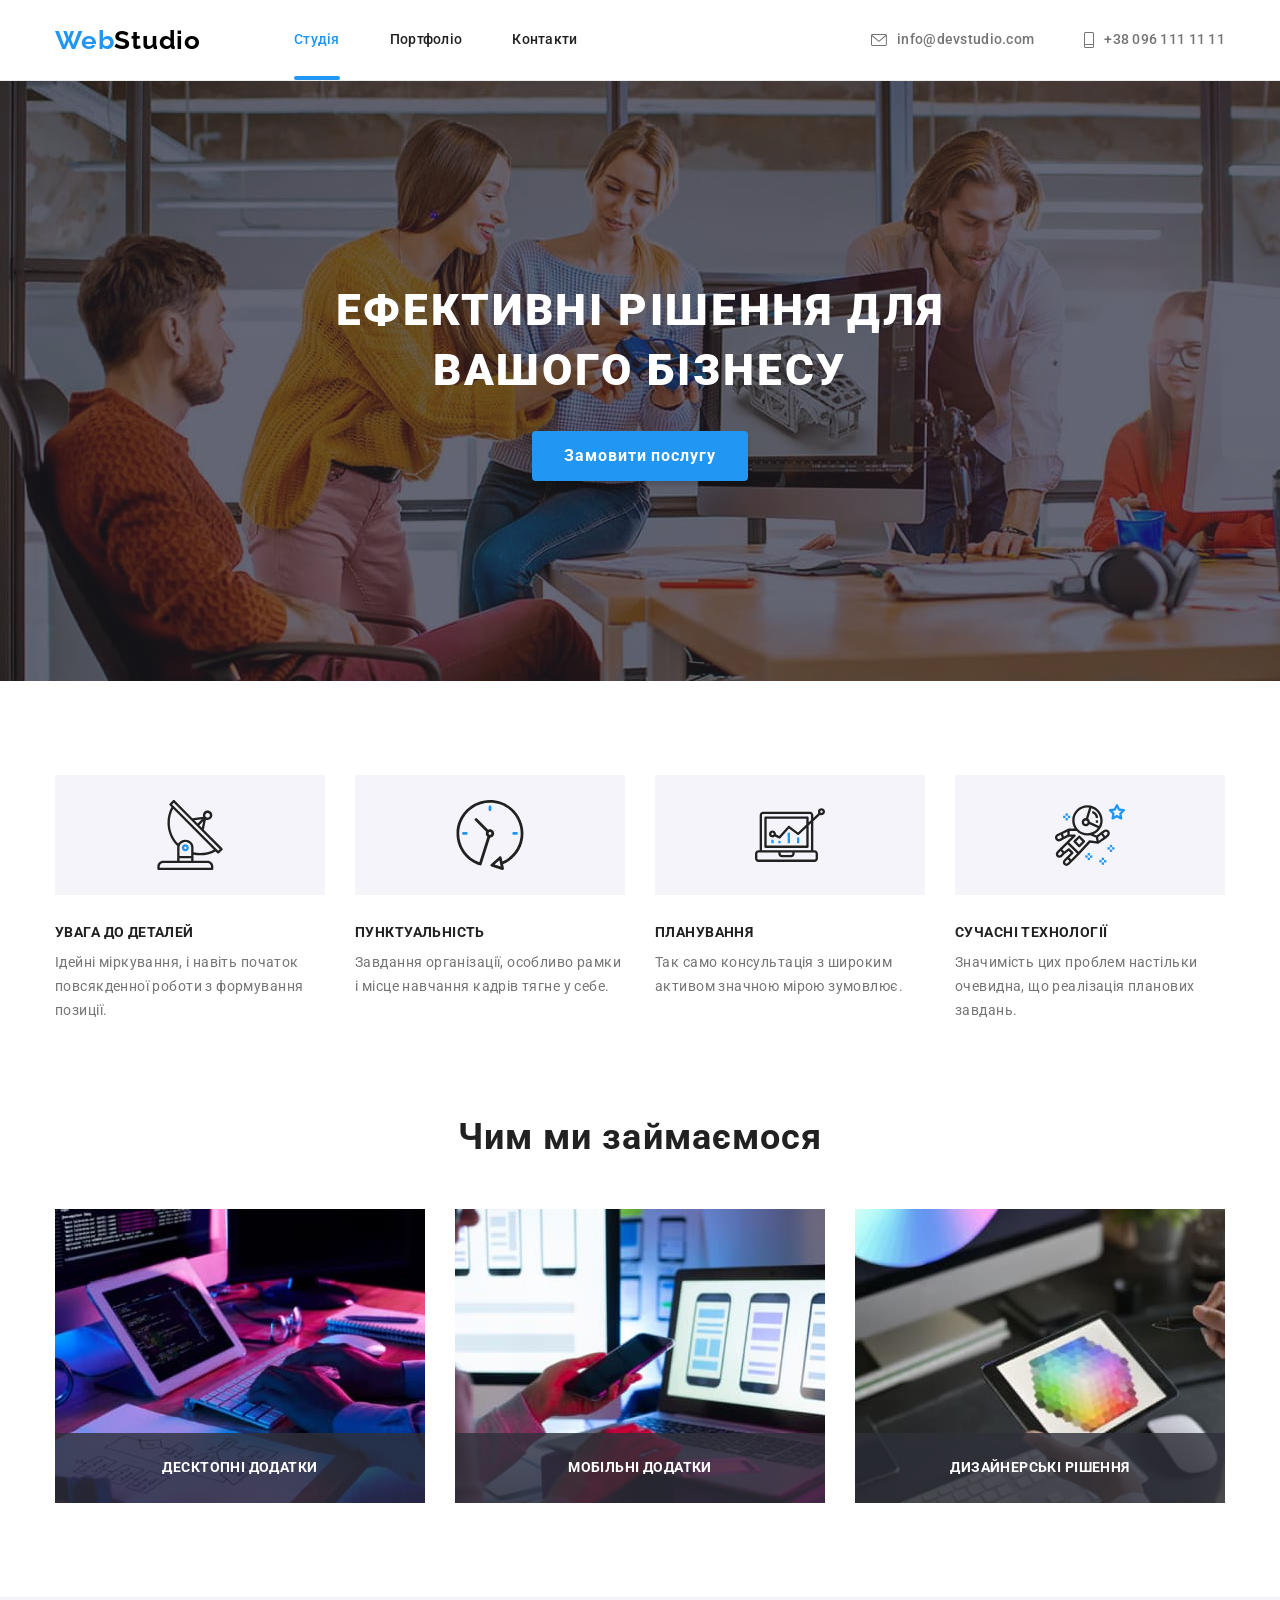
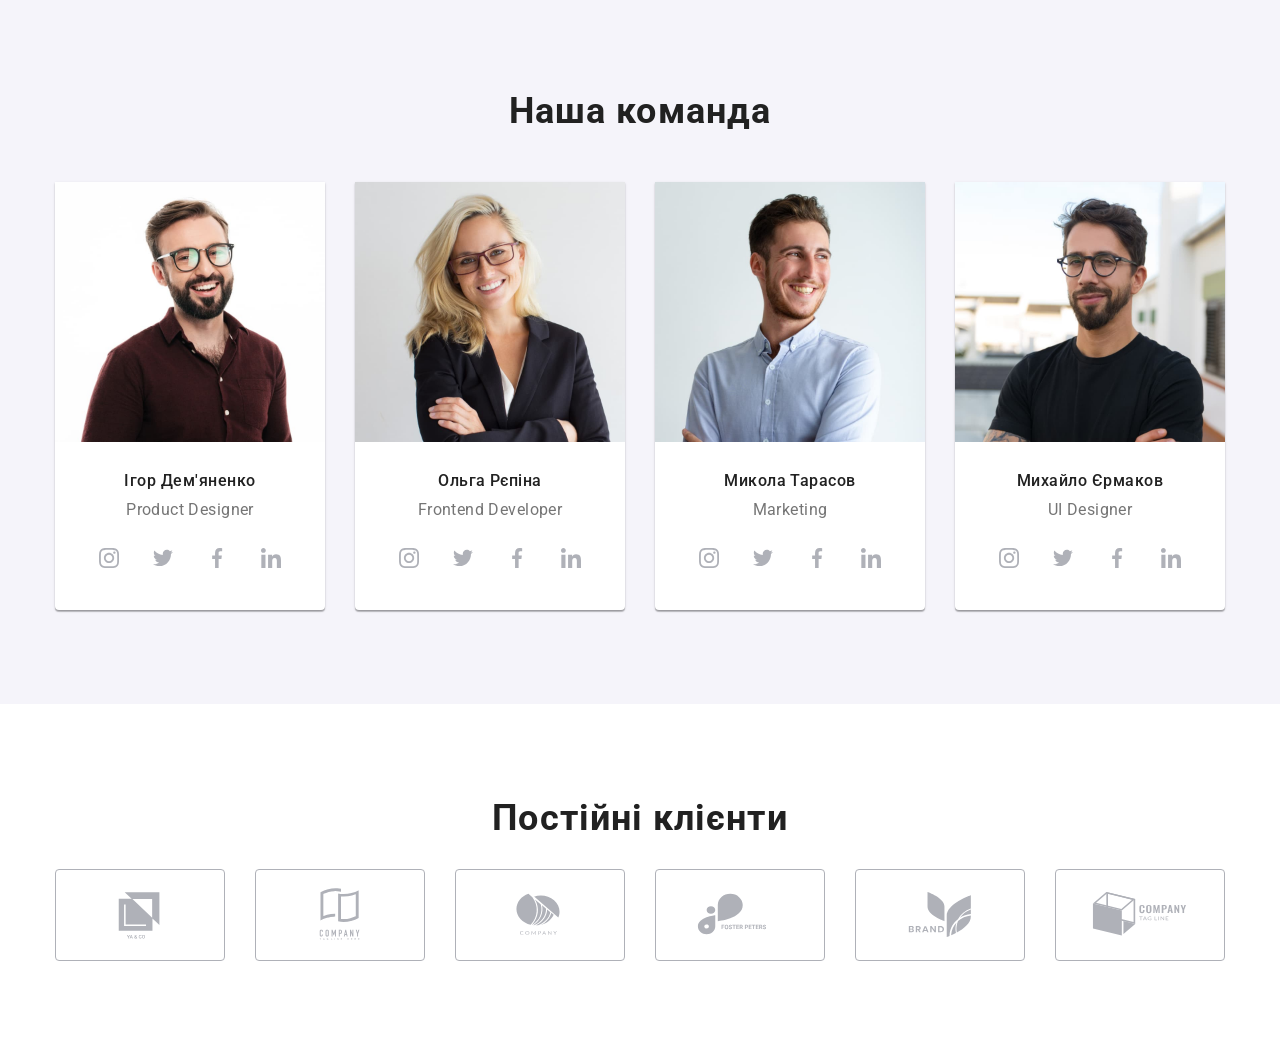
==== commit 98ce496d: "update" ====
--- a/index.html
+++ b/index.html
@@ -18,7 +18,7 @@
 
 <body>
   <!-- Шапка -->
-  <!-- <header class="header">
+  <header class="header">
     <div class="container ">
       <section class="main__nav">
         <nav class="header__navigation">
@@ -50,7 +50,7 @@
         </ul>
       </section>
     </div>
-  </header> -->
+  </header>
   <!------------------------------------секція 1------------------------------------>
   <main>
     <section class="hero">
--- a/css/main.min.css
+++ b/css/main.min.css
@@ -1 +1 @@
-html{box-sizing:border-box}p,h1,h2,h3,h4,h5,h6{margin:0}ul,ol{margin:0;padding-left:0;list-style:none}a{color:currentColor;text-decoration:none}img{display:block;width:100%;max-width:100%;height:auto}address{font-style:normal}button{display:block;cursor:pointer;border:none;border-radius:4px}.backdrop{position:fixed;top:0;left:0;width:100%;height:100%;background-color:rgba(0,0,0,.2);visibility:visible;opacity:1;transition:opacity var(--transition-timing) var(--cubic),visibility var(--transition-timing) var(--cubic)}.backdrop.is-hidden{opacity:0;pointer-events:none;visibility:hidden}.modal{width:528px;height:581px;background-color:#fff;position:absolute;padding:17px 17px;top:50%;left:50%;transform:translate(-50%, -50%) scale(1);padding:40px}.model-tap{width:30px;height:30px;border-radius:50%;background-color:var(--main-btn-color);position:absolute;right:8px;top:8px;cursor:pointer;display:flex;align-items:center;justify-content:center;background:#fff;border:1px solid rgba(0,0,0,.1);transition:fill var(--cubic) var(--transition-timing)}.tap-modal-close{fill:#000;transition:fill var(--transition-timing) var(--cubic)}.model-tap:hover>.tap-modal-close{fill:#2196f3}.modal-title{font-family:"Roboto";font-style:normal;font-weight:700;font-size:20px;line-height:23px;text-align:center;letter-spacing:.03em;margin-bottom:12px;color:var(--main-subtitle-color)}.modal-input{width:100%;height:40px;border:1px solid rgba(33,33,33,.2);border-radius:4px;padding-left:42px;outline:rgba(0,0,0,0);transition:var(--transition-timing) var(--cubic)}.modal-input:focus{border:1px solid #2196f3}.input-wrap{position:relative}.modal-input-icon{position:absolute;top:50%;transform:translateY(-50%);left:12px;transition:var(--transition-timing) var(--cubic)}.modal-input:focus+.modal-input-icon{fill:var(--main-order-service)}.modal-lable-text{font-family:"Roboto";font-style:normal;font-weight:400;font-size:12px;line-height:14px;display:block;margin-bottom:4px;letter-spacing:.01em;color:#757575}.modal-field{margin-bottom:10px}.modal-comment{width:100%;height:120px;border:1px solid rgba(33,33,33,.2);border-radius:4px;resize:none;padding:12px 16px;outline:rgba(0,0,0,0);transition:var(--transition-timing) var(--cubic)}.modal-comment:focus{border:1px solid #2196f3}.modal-comment::-moz-placeholder{font-family:"Roboto";font-style:normal;font-weight:400;font-size:12px;line-height:14px;letter-spacing:.01em;color:rgba(117,117,117,.5)}.modal-comment:-ms-input-placeholder{font-family:"Roboto";font-style:normal;font-weight:400;font-size:12px;line-height:14px;letter-spacing:.01em;color:rgba(117,117,117,.5)}.modal-comment::placeholder{font-family:"Roboto";font-style:normal;font-weight:400;font-size:12px;line-height:14px;letter-spacing:.01em;color:rgba(117,117,117,.5)}.input-check{position:absolute;width:1px;height:1px;margin:-1px;border:0;padding:0;white-space:nowrap;-webkit-clip-path:inset(100%);clip-path:inset(100%);clip:rect(0 0 0 0);overflow:hidden}.check-text{display:flex;align-items:center;justify-content:center;font-weight:400;font-size:14px;line-height:1.71;letter-spacing:.03em}.check-text::before{display:inline-block;content:" ";width:16px;height:15px;border:2px solid #212121;border-radius:2px;margin-right:9px;transition:var(--transition-timing) var(--cubic)}.input-check:focus+.check-text::before,.input-check:hover+.check-text::before{border-color:#188ce8;box-shadow:0px 1px 1px rgba(143,64,12,.15);border-radius:2px}.input-check:checked+.check-text::before{background-color:#2196f3;background-image:url(../images/Vector.svg);background-position:center;background-repeat:no-repeat;border-color:rgba(0,0,0,0)}.modal-field-comment{margin-bottom:20px}.modal-privacy-link{display:flex;justify-content:center}.privacy-text-link{font-style:normal;font-weight:400;font-size:14px;line-height:24px;letter-spacing:.03em;color:#757575;margin-top:3px}.privacy-link{font-size:14px;line-height:1.71;margin-left:5px;letter-spacing:.03em;color:var(--main-order-service);text-underline-offset:.25em;text-decoration:underline}.modal-btn-container{display:flex;justify-content:center}.modal-btn{display:block;min-width:200px;padding:10px;font-family:"Roboto";font-style:normal;font-weight:700;font-size:16px;line-height:30px;margin:0 auto;margin-top:30px;letter-spacing:.06em;color:#fff;background:var(--main-order-service);box-shadow:0px 4px 4px rgba(0,0,0,.15);transition:var(--transition-timing) var(--cubic)}.modal-btn:hover,.modal-btn:focus{background:#188ce8;box-shadow:0px 4px 4px rgba(0,0,0,.15);border-radius:4px}.header{border-bottom:1px solid #ececec}.main__nav{display:flex;align-items:center}.header__navigation{display:flex;align-items:center}.header__logo{display:block;font-family:var(--raleway);font-weight:700;font-size:26px;line-height:1.19;letter-spacing:.03em;color:var(--main-order-service);text-decoration:none}.header__studio{font-family:var(--raleway);color:#000}.header__list{list-style-type:none;align-items:center;display:flex;margin-left:93px}.header__list .header__item:not(:last-child){margin-right:50px}.header__link{color:var(--main-link-color);text-decoration:none;font-weight:500;font-size:14px;line-height:1.14;letter-spacing:.02em;padding-top:32px;padding-bottom:32px;display:flex;align-items:center;position:relative;transition:color var(--cubic),var(--transition-timing)}.header__link:hover,.header__link:focus{color:#2196f3}.current{color:#2196f3}.current::after{position:absolute;content:"";display:block;left:0;bottom:0px;width:100%;height:4px;border-radius:2px;background-color:#2196f3}.header__contact{display:flex;margin-left:auto}.header__img--logo{margin-right:10px}.header__mail,.header__tel{color:var(--main-text-color)}.header__contact .header__contact--link:not(:last-child){margin-right:50px}.hero{margin:0 auto;background-image:linear-gradient(rgba(47, 48, 58, 0.4), rgba(47, 48, 58, 0.4)),url(../images/img-mob.jpg);background-color:var(--main-background);text-align:center;padding:118px 0px;max-width:768px;max-height:400px;background-repeat:no-repeat;background-size:cover}@media screen and (min-width: 768px){.hero{max-width:1200px;max-height:400px;padding:200px 0px;background-image:linear-gradient(rgba(47, 48, 58, 0.4), rgba(47, 48, 58, 0.4)),url(../images/img-tab.jpg)}}@media screen and (min-width: 1200px){.hero{max-width:1600px;max-height:600px;padding:200px 0px;background-image:linear-gradient(rgba(47, 48, 58, 0.4), rgba(47, 48, 58, 0.4)),url(../images/Img-backraund.jpg)}}.hero__title{font-family:"Roboto";font-weight:900;font-size:26px;line-height:1.615;letter-spacing:.06em;text-transform:uppercase;color:var(--main-title-color);max-width:696px;margin:0 auto;margin-bottom:30px}@media screen and (min-width: 768px){.hero__title{width:360px;height:84px}}@media screen and (min-width: 1200px){.hero__title{width:696px;height:120px;font-size:44px;line-height:1.36}}.hero__btn{font-family:inherit;font-weight:700;font-size:16px;line-height:1.88;align-items:center;text-align:center;letter-spacing:.06em;color:var(--main-title-color);cursor:pointer;background:#2196f3;box-shadow:0px 4px 4px rgba(0,0,0,.15);display:block;margin-left:auto;margin-right:auto;padding:10px 32px;max-height:50px;border:none;border-radius:4px;transition:color var(--cubic) var(--transition-timing),background-color var(--cubic) var(--transition-timing)}.hero__btn:hover,.hero__btn:focus{background-color:#188ce8}.features{padding:60px 0}@media screen and (min-width: 1200px){.features{padding:94px 0}}.features__list{list-style-type:none;display:flex;flex-wrap:wrap;gap:30px}@media screen and (min-width: 1200px){.features__list{flex-wrap:nowrap}}.features__item{width:100%}@media screen and (min-width: 768px){.features__item{width:calc((100% - 30px)/2)}}@media screen and (min-width: 1200px){.features__item{width:calc((100% - 30px)/4)}}.features__logo{width:100%;height:120px;display:flex;justify-content:center;align-items:center;background:#f5f4fa;margin-bottom:30px}.features__img{fill:currentColor}.futures__title{color:var(--main-link-color);font-weight:700;font-size:14px;line-height:1.14;text-transform:uppercase;margin-bottom:10px}.futures__text{line-height:1.71}.section{padding-top:94px;padding-bottom:94px}@media screen and (min-width: 480px),(max-width: 480px){.section{display:none}}@media screen and (min-width: 768px),(max-width: 768px){.section{display:none}}@media screen and (min-width: 1200px){.section{display:block}}.work{padding-top:0}.we-do-title{font-family:"Roboto";font-weight:700;font-size:36px;line-height:1.166;letter-spacing:.03em;color:var(--main-link-color);text-align:center;margin-bottom:50px}.we-do-list{list-style-type:none;display:flex}.we-do-list .we-do-photo:not(:last-child){margin-right:30px}.work-photo{position:relative}.work-text{position:absolute;display:flex;align-items:center;justify-content:center;bottom:0;height:70px;width:100%;background-color:rgba(47,48,58,.8);color:#fff;font-weight:700;line-height:1.14;text-transform:uppercase}.team{background:#f5f4fa;padding-top:60px;padding-bottom:60px}@media screen and (min-width: 1200px){.team{padding-top:94px;padding-bottom:94px}}.team__title{font-weight:700;font-size:28px;line-height:1.18;letter-spacing:.03em;color:var(--main-link-color);margin-bottom:50px;text-align:center}@media screen and (min-width: 1200px){.team__title{font-size:36px;line-height:1.16}}.team__list{display:flex;flex-wrap:wrap;gap:30px}@media screen and (min-width: 768px){.team__item{width:calc((100% - 30px)/2)}}@media screen and (min-width: 1200px){.team__item{max-width:270px;width:calc((100% - 30px)/4)}}.team__discription{padding-top:30px;padding-bottom:30px}.team__item{background-color:#fff;box-shadow:0px 1px 3px rgba(0,0,0,.12),0px 1px 1px rgba(0,0,0,.14),0px 2px 1px rgba(0,0,0,.2);border-radius:0px 0px 4px 4px}.team__item--title{font-family:"Roboto";font-weight:500;font-size:16px;line-height:1,87;letter-spacing:.03em;color:var(--main-link-color);text-align:center}.team__text{font-size:16px;line-height:1.18;color:#757575;margin-top:10px;text-align:center}.team__list--icon{display:flex;align-items:center;justify-content:center;margin-top:16px;gap:10px}.team__address--icon{display:flex;align-items:center;justify-content:center;background:var(--main-btn-color);color:#afb1b8;border-radius:50%;width:44px;height:44px;transition:color var(--cubic) var(--transition-timing),background var(--cubic) var(--transition-timing)}.team__address--icon:hover,.team__address--icon:focus{background:var(--main-order-service);color:var(--main-btn-color)}.team__icon{fill:currentColor;width:20px;height:20px}@media screen and (min-width: 480px),(max-width: 480px){.customers{display:none}}@media screen and (min-width: 768px){.customers{display:block;padding:60px 0}}@media screen and (min-width: 1200px){.customers{display:block;padding:94px 0}}.customers__title{font-family:"Roboto";font-style:normal;font-weight:700;font-size:28px;line-height:1.18;text-align:center;letter-spacing:.03em;color:#212121}@media screen and (min-width: 1200px){.customers__title{font-size:36px;line-height:1.16}}.customers__logo{display:flex;flex-wrap:wrap;align-items:center;gap:30px;margin-top:30px}@media screen and (min-width: 1200px){.customers__logo{flex-wrap:nowrap;width:calc((100% - 30px)/6);margin-top:50px}}.customers__link{display:flex;width:226px;min-height:92px;justify-content:center;align-items:center;color:#afb1b8;border:1px solid #afb1b8;border-radius:4px;transition:color var(--cubic) var(--transition-timing),border-color var(--cubic) var(--transition-timing)}.customers__link:hover,.customers__link:focus{color:var(--main-order-service);border-color:var(--main-order-service)}@media screen and (min-width: 1200px){.customers__link{width:170px}}.costomers__img{fill:currentColor}.navi-list{list-style-type:none;display:flex;margin-bottom:50px;justify-content:center}.list-btn{display:block}.navi-list .list-btn:not(:last-child){margin-right:8px}.navi-btn{font-family:"Roboto";font-weight:500;font-size:16px;line-height:1.62;text-align:center;letter-spacing:.03em;color:var(--mine-navi-btn-color);background:var(--main-navi-btn-background);padding:6px 22px;border:none;transition:color var(--cubic) var(--transition-timing),background var(--cubic) var(--transition-timing),box-shadow var(--cubic) var(--transition-timing)}.navi-btn:hover,.navi-btn:focus{background-color:#2196f3;color:var(--main-btn-color);box-shadow:0px 3px 1px rgba(0,0,0,.1),0px 1px 2px rgba(0,0,0,.08),0px 2px 2px rgba(0,0,0,.12)}.progect-description{padding:20px 24px;border-bottom:1px solid var(--border-color-cards);border-right:1px solid var(--border-color-cards);border-left:1px solid var(--border-color-cards)}.portfolio{padding:94px 0}.portfolio-title{color:var(--main-subtitle-color);font-weight:700;font-size:18px;line-height:2;letter-spacing:.06em;margin-bottom:4px}.portfolio-list{list-style-type:none;display:flex;flex-wrap:wrap;gap:30px}.portfolio-project{width:370px}.portfolio-project:hover .portfolio-project .portfolio-link{display:block;position:relative}.portfolio-link{display:block;transition:box-shadow var(--cubic) var(--transition-timing)}.portfolio-link:hover,.portfolio-link:focus{box-shadow:0px 1px 1px rgba(0,0,0,.12),0px 4px 4px rgba(0,0,0,.06),1px 4px 6px rgba(0,0,0,.16)}.portfolio-img-position{position:relative;overflow:hidden}.container-position-portfolio{position:absolute;display:flex;top:0px;background:rgba(33,150,243,.9);width:100%;height:100%;opacity:0;transform:translateY(101%);transition:var(--cubic),var(--transition-timing)}.portfolio-link:hover .container-position-portfolio{transform:translateY(0);opacity:1}.portfolio-link:focus .container-position-portfolio{transform:translateY(0);opacity:1;transition:var(--cubic) var(--transition-timing)}.text-position{font-family:"Roboto";font-style:normal;font-weight:400;font-size:18px;line-height:28px;letter-spacing:.03em;color:#fff;padding:64px 24px}.portfolio-sub-title{font-weight:700;font-size:18px;line-height:2;letter-spacing:.06em;margin-bottom:4px;color:var(--main-subtitle-color)}.portfolio-text{font-size:16px;line-height:1.87;letter-spacing:.03em;color:var(--main-Portfolio-text-color)}.footer{background-color:var(--main-background);padding-top:60px;padding-bottom:60px}.footer-address{margin-top:20px}.footer-logo{font-family:var(--raleway);font-style:normal;font-weight:700;font-size:26px;line-height:1.19;letter-spacing:.03em;color:var(--main-order-service);margin-bottom:20px}.footer-studio{font-family:var(--raleway);font-weight:700;font-size:26px;line-height:1.19;letter-spacing:.03em;color:var(--main-title-color)}.footer .footer-studio{margin-bottom:20px}.footer-list .footer-item:not(:last-child){margin-bottom:9px}.footer-maps{font-style:normal;font-family:"Roboto";font-weight:400;font-size:14px;line-height:1.71;letter-spacing:.03em;color:var(--main-title-color)}.footer-mail,.footer-tel{font-family:"Roboto";font-style:normal;display:block;font-size:14px;line-height:1.71;letter-spacing:.03em;color:rgba(255,255,255,.6)}.footer-link{display:block;font-family:"Roboto";font-weight:500;font-size:14px;line-height:1.71;letter-spacing:.02em;display:block;display:flex;align-items:center;transition:color var(--cubic) var(--transition-timing)}.footer-link:hover,.footer-link:focus{color:#2196f3}.footer-container-icon{margin-left:70px}.footer-list-icon{display:flex;justify-content:center;margin-top:20px;gap:10px}.footer-title-icon{color:var(--main-title-color);font-weight:700;font-size:14px;line-height:1.14;letter-spacing:.03em;text-transform:uppercase}.footer-address-icon{display:flex;align-items:center;justify-content:center;background:rgba(255,255,255,.1);color:#fff;border-radius:50%;width:44px;height:44px;transition:color var(--cubic) var(--transition-timing),background var(--cubic) var(--transition-timing)}.footer-address-icon:hover,.footer-address-icon:focus{background:#2196f3}.footer-icon{fill:currentColor}.footer-thumb{display:flex}.footer-news-email{margin-left:auto}.footer-news-email input{padding:15px;width:358px;height:50px;border:1px solid rgba(255,255,255,.3);border-radius:4px;background-color:#2f303a;color:var(--main-text-color);filter:drop-shadow(0px 4px 4px rgba(0, 0, 0, 0.15))}.footer-news-email:hover{border-color:var(--main-text-color);cursor:pointer}.news-title{font-family:"Roboto";font-style:normal;font-weight:700;font-size:14px;line-height:1.14;letter-spacing:.03em;text-transform:uppercase;color:#fff}.news-form{margin-top:20px}.footer-icon-news{margin-left:10px}.footer-btn-news{display:inline-flex;width:200px;height:50px;padding-top:10px;padding-bottom:10px;margin-left:12px;align-items:center;justify-content:center;margin-left:12px;background-color:var(--main-order-service);box-shadow:0px 4px 4px rgba(0,0,0,.15);border-radius:4px;color:var(--main-navi-btn-background);transition:box-shadow var(--cubic) var(--transition-timing),var(--cubic) var(--transition-timing)}.footer-btn-news:focus,.footer-btn-news:hover{background:#188ce8;box-shadow:0px 4px 4px rgba(0,0,0,.15);border-radius:4px}.text-sign{font-family:"Roboto";font-style:normal;font-weight:700;font-size:16px;line-height:30px;display:flex;align-items:center;text-align:center;letter-spacing:.06em;color:#fff}.footer-icon:hover{fill:currentColor}body{font-family:"roboto",sans-serif;background-color:#fff;color:var(--main-Portfolio-text-color);font-size:14px;letter-spacing:.03em}:root{--main-title-color: #ffffff;--main-link-color: #212121;--main-text-color: #757575;--main-btn-color: #ffffff;--main-subtitle-color: #212121;--main-Portfolio-text-color: #757575;--mine-navi-btn-color: #212121;--main-order-service: #2196f3;--main-background: #2f303a;--main-navi-btn-background: #f5f4fa;--border-color-cards: #eeeeee;--raleway: "raleway", sans-serif;--roboto: "roboto", sans-serif;--transition-timing: 250ms;--cubic: cubic-bezier(0.4, 0, 0.2, 1)}.visually-hidden{position:absolute;width:1px;height:1px;margin:-1px;border:0;padding:0;white-space:nowrap;-webkit-clip-path:inset(100%);clip-path:inset(100%);clip:rect(0 0 0 0);overflow:hidden}.container{margin-left:auto;margin-right:auto;padding-left:15px;padding-right:15px}@media screen and (min-width: 480px){.container{width:480px}}@media screen and (min-width: 768px){.container{width:768px}}@media screen and (min-width: 1200px){.container{width:1200px}}.list-styles{list-style:none;padding-left:0}.link-text{text-decoration:none}/*# sourceMappingURL=main.min.css.map */+html{box-sizing:border-box}p,h1,h2,h3,h4,h5,h6{margin:0}ul,ol{margin:0;padding-left:0;list-style:none}a{color:currentColor;text-decoration:none}img{display:block;width:100%;max-width:100%;height:auto}address{font-style:normal}button{display:block;cursor:pointer;border:none;border-radius:4px}.backdrop{position:fixed;top:0;left:0;width:100%;height:100%;background-color:rgba(0,0,0,.2);visibility:visible;opacity:1;transition:opacity var(--transition-timing) var(--cubic),visibility var(--transition-timing) var(--cubic)}.backdrop.is-hidden{opacity:0;pointer-events:none;visibility:hidden}.modal{width:528px;height:581px;background-color:#fff;position:absolute;padding:17px 17px;top:50%;left:50%;transform:translate(-50%, -50%) scale(1);padding:40px}.model-tap{width:30px;height:30px;border-radius:50%;background-color:var(--main-btn-color);position:absolute;right:8px;top:8px;cursor:pointer;display:flex;align-items:center;justify-content:center;background:#fff;border:1px solid rgba(0,0,0,.1);transition:fill var(--cubic) var(--transition-timing)}.tap-modal-close{fill:#000;transition:fill var(--transition-timing) var(--cubic)}.model-tap:hover>.tap-modal-close{fill:#2196f3}.modal-title{font-family:"Roboto";font-style:normal;font-weight:700;font-size:20px;line-height:23px;text-align:center;letter-spacing:.03em;margin-bottom:12px;color:var(--main-subtitle-color)}.modal-input{width:100%;height:40px;border:1px solid rgba(33,33,33,.2);border-radius:4px;padding-left:42px;outline:rgba(0,0,0,0);transition:var(--transition-timing) var(--cubic)}.modal-input:focus{border:1px solid #2196f3}.input-wrap{position:relative}.modal-input-icon{position:absolute;top:50%;transform:translateY(-50%);left:12px;transition:var(--transition-timing) var(--cubic)}.modal-input:focus+.modal-input-icon{fill:var(--main-order-service)}.modal-lable-text{font-family:"Roboto";font-style:normal;font-weight:400;font-size:12px;line-height:14px;display:block;margin-bottom:4px;letter-spacing:.01em;color:#757575}.modal-field{margin-bottom:10px}.modal-comment{width:100%;height:120px;border:1px solid rgba(33,33,33,.2);border-radius:4px;resize:none;padding:12px 16px;outline:rgba(0,0,0,0);transition:var(--transition-timing) var(--cubic)}.modal-comment:focus{border:1px solid #2196f3}.modal-comment::-moz-placeholder{font-family:"Roboto";font-style:normal;font-weight:400;font-size:12px;line-height:14px;letter-spacing:.01em;color:rgba(117,117,117,.5)}.modal-comment:-ms-input-placeholder{font-family:"Roboto";font-style:normal;font-weight:400;font-size:12px;line-height:14px;letter-spacing:.01em;color:rgba(117,117,117,.5)}.modal-comment::placeholder{font-family:"Roboto";font-style:normal;font-weight:400;font-size:12px;line-height:14px;letter-spacing:.01em;color:rgba(117,117,117,.5)}.input-check{position:absolute;width:1px;height:1px;margin:-1px;border:0;padding:0;white-space:nowrap;-webkit-clip-path:inset(100%);clip-path:inset(100%);clip:rect(0 0 0 0);overflow:hidden}.check-text{display:flex;align-items:center;justify-content:center;font-weight:400;font-size:14px;line-height:1.71;letter-spacing:.03em}.check-text::before{display:inline-block;content:" ";width:16px;height:15px;border:2px solid #212121;border-radius:2px;margin-right:9px;transition:var(--transition-timing) var(--cubic)}.input-check:focus+.check-text::before,.input-check:hover+.check-text::before{border-color:#188ce8;box-shadow:0px 1px 1px rgba(143,64,12,.15);border-radius:2px}.input-check:checked+.check-text::before{background-color:#2196f3;background-image:url(../images/Vector.svg);background-position:center;background-repeat:no-repeat;border-color:rgba(0,0,0,0)}.modal-field-comment{margin-bottom:20px}.modal-privacy-link{display:flex;justify-content:center}.privacy-text-link{font-style:normal;font-weight:400;font-size:14px;line-height:24px;letter-spacing:.03em;color:#757575;margin-top:3px}.privacy-link{font-size:14px;line-height:1.71;margin-left:5px;letter-spacing:.03em;color:var(--main-order-service);text-underline-offset:.25em;text-decoration:underline}.modal-btn-container{display:flex;justify-content:center}.modal-btn{display:block;min-width:200px;padding:10px;font-family:"Roboto";font-style:normal;font-weight:700;font-size:16px;line-height:30px;margin:0 auto;margin-top:30px;letter-spacing:.06em;color:#fff;background:var(--main-order-service);box-shadow:0px 4px 4px rgba(0,0,0,.15);transition:var(--transition-timing) var(--cubic)}.modal-btn:hover,.modal-btn:focus{background:#188ce8;box-shadow:0px 4px 4px rgba(0,0,0,.15);border-radius:4px}.header{border-bottom:1px solid #ececec}.main__nav{display:flex;align-items:center}.header__navigation{display:flex;align-items:center}.header__logo{display:block;font-family:var(--raleway);font-weight:700;font-size:24px;line-height:1.16;letter-spacing:.03em;color:var(--main-order-service);text-decoration:none}@media screen and (min-width: 480px){.header__logo{font-size:24px;line-height:1.16}}@media screen and (min-width: 768px){.header__logo{font-size:24px;line-height:1.16}}@media screen and (min-width: 1200px){.header__logo{font-size:26px;line-height:1.19}}.header__studio{font-family:var(--raleway);color:#000}.header__list{list-style-type:none;align-items:center;flex-wrap:wrap;display:flex}@media screen and (min-width: 320px){.header__list{display:none}}@media screen and (min-width: 480px){.header__list{display:none}}@media screen and (min-width: 768px){.header__list{display:flex;margin-left:88px}}@media screen and (min-width: 1200px){.header__list{display:flex;margin-left:93px}}.header__list .header__item:not(:last-child){margin-right:50px}.header__link{color:var(--main-link-color);text-decoration:none;font-weight:500;font-size:14px;line-height:1.14;letter-spacing:.02em;padding-top:32px;padding-bottom:32px;display:flex;align-items:center;position:relative;transition:color var(--cubic),var(--transition-timing)}.header__link:hover,.header__link:focus{color:#2196f3}.current{color:#2196f3}.current::after{position:absolute;content:"";display:block;left:0;bottom:0px;width:100%;height:4px;border-radius:2px;background-color:#2196f3}.header__contact{display:flex;margin-left:auto}@media screen and (min-width: 320px){.header__contact{display:none}}@media screen and (min-width: 480px){.header__contact{display:none}}@media screen and (min-width: 768px){.header__contact{max-height:80px;display:block}}@media screen and (min-width: 1200px){.header__contact{display:flex}}.header__img--logo{margin-right:10px}.header__mail,.header__tel{height:14px;color:var(--main-text-color)}@media screen and (min-width: 768px){.header__contact .header__contact--link:not(:last-child){height:14px;display:block;margin-bottom:10px}}@media screen and (min-width: 1200px){.header__contact .header__contact--link:not(:last-child){display:flex;margin-right:50px}}.hero{margin:0 auto;background-image:linear-gradient(rgba(47, 48, 58, 0.4), rgba(47, 48, 58, 0.4)),url(../images/img-mob.jpg);background-color:var(--main-background);text-align:center;padding:118px 0px;max-width:768px;max-height:400px;background-repeat:no-repeat;background-size:cover}@media screen and (min-width: 768px){.hero{max-width:1200px;max-height:400px;padding:118px 0px;background-image:linear-gradient(rgba(47, 48, 58, 0.4), rgba(47, 48, 58, 0.4)),url(../images/img-tab.jpg)}}@media screen and (min-width: 1200px){.hero{max-width:1600px;max-height:600px;padding:200px 0px;background-image:linear-gradient(rgba(47, 48, 58, 0.4), rgba(47, 48, 58, 0.4)),url(../images/Img-backraund.jpg)}}.hero__title{font-family:"Roboto";font-weight:900;font-size:26px;line-height:1.615;letter-spacing:.06em;text-transform:uppercase;color:var(--main-title-color);max-width:696px;margin:0 auto;margin-bottom:30px}@media screen and (min-width: 768px){.hero__title{width:360px;height:84px}}@media screen and (min-width: 1200px){.hero__title{width:696px;height:120px;font-size:44px;line-height:1.36}}.hero__btn{font-family:inherit;font-weight:700;font-size:16px;line-height:1.88;align-items:center;text-align:center;letter-spacing:.06em;color:var(--main-title-color);cursor:pointer;background:#2196f3;box-shadow:0px 4px 4px rgba(0,0,0,.15);display:block;margin-left:auto;margin-right:auto;padding:10px 32px;max-height:50px;border:none;border-radius:4px;transition:color var(--cubic) var(--transition-timing),background-color var(--cubic) var(--transition-timing)}.hero__btn:hover,.hero__btn:focus{background-color:#188ce8}.features{padding:60px 0}@media screen and (min-width: 1200px){.features{padding:94px 0}}.features__list{list-style-type:none;display:flex;flex-wrap:wrap;gap:30px}@media screen and (min-width: 1200px){.features__list{flex-wrap:nowrap}}.features__item{width:100%}@media screen and (min-width: 768px){.features__item{width:calc((100% - 30px)/2)}}@media screen and (min-width: 1200px){.features__item{width:calc((100% - 30px)/4)}}.features__logo{width:100%;height:120px;display:flex;justify-content:center;align-items:center;background:#f5f4fa;margin-bottom:30px}.features__img{fill:currentColor}.futures__title{color:var(--main-link-color);font-weight:700;font-size:14px;line-height:1.14;text-transform:uppercase;margin-bottom:10px}.futures__text{line-height:1.71}.section{padding-top:94px;padding-bottom:94px}@media screen and (min-width: 480px),(max-width: 480px){.section{display:none}}@media screen and (min-width: 768px),(max-width: 768px){.section{display:none}}@media screen and (min-width: 1200px){.section{display:block}}.work{padding-top:0}.we-do-title{font-family:"Roboto";font-weight:700;font-size:36px;line-height:1.166;letter-spacing:.03em;color:var(--main-link-color);text-align:center;margin-bottom:50px}.we-do-list{list-style-type:none;display:flex}.we-do-list .we-do-photo:not(:last-child){margin-right:30px}.work-photo{position:relative}.work-text{position:absolute;display:flex;align-items:center;justify-content:center;bottom:0;height:70px;width:100%;background-color:rgba(47,48,58,.8);color:#fff;font-weight:700;line-height:1.14;text-transform:uppercase}.team{background:#f5f4fa;padding-top:60px;padding-bottom:60px}@media screen and (min-width: 1200px){.team{padding-top:94px;padding-bottom:94px}}.team__title{font-weight:700;font-size:28px;line-height:1.18;letter-spacing:.03em;color:var(--main-link-color);margin-bottom:50px;text-align:center}@media screen and (min-width: 1200px){.team__title{font-size:36px;line-height:1.16}}.team__list{display:flex;flex-wrap:wrap;gap:30px}@media screen and (min-width: 768px){.team__item{width:calc((100% - 30px)/2)}}@media screen and (min-width: 1200px){.team__item{max-width:270px;width:calc((100% - 30px)/4)}}.team__discription{padding-top:30px;padding-bottom:30px}.team__item{background-color:#fff;box-shadow:0px 1px 3px rgba(0,0,0,.12),0px 1px 1px rgba(0,0,0,.14),0px 2px 1px rgba(0,0,0,.2);border-radius:0px 0px 4px 4px}.team__item--title{font-family:"Roboto";font-weight:500;font-size:16px;line-height:1,87;letter-spacing:.03em;color:var(--main-link-color);text-align:center}.team__text{font-size:16px;line-height:1.18;color:#757575;margin-top:10px;text-align:center}.team__list--icon{display:flex;align-items:center;justify-content:center;margin-top:16px;gap:10px}.team__address--icon{display:flex;align-items:center;justify-content:center;background:var(--main-btn-color);color:#afb1b8;border-radius:50%;width:44px;height:44px;transition:color var(--cubic) var(--transition-timing),background var(--cubic) var(--transition-timing)}.team__address--icon:hover,.team__address--icon:focus{background:var(--main-order-service);color:var(--main-btn-color)}.team__icon{fill:currentColor;width:20px;height:20px}@media screen and (min-width: 320px){.customers{display:block;padding:60px 0}}@media screen and (min-width: 480px){.customers{display:block;padding:60px 0}}@media screen and (min-width: 768px){.customers{display:block;padding:60px 0}}@media screen and (min-width: 1200px){.customers{display:block;padding:94px 0}}.customers__title{font-family:"Roboto";font-style:normal;font-weight:700;font-size:28px;line-height:1.18;text-align:center;letter-spacing:.03em;color:#212121}@media screen and (min-width: 1200px){.customers__title{font-size:36px;line-height:1.16}}.customers__logo{display:flex;flex-wrap:wrap;align-items:center;gap:30px;margin-top:30px}.customers__link{display:flex;width:290px;height:92px;justify-content:center;align-items:center;color:#afb1b8;border:1px solid #afb1b8;border-radius:4px;transition:color var(--cubic) var(--transition-timing),border-color var(--cubic) var(--transition-timing)}.customers__link:hover,.customers__link:focus{color:var(--main-order-service);border-color:var(--main-order-service)}@media screen and (min-width: 320px){.customers__link{max-width:290px}}@media screen and (min-width: 480px){.customers__link{max-width:210px}}@media screen and (min-width: 768px){.customers__link{max-width:226px}}@media screen and (min-width: 1200px){.customers__link{max-width:170px}}.costomers__img{fill:currentColor}.navi-list{list-style-type:none;display:flex;margin-bottom:50px;justify-content:center}.list-btn{display:block}.navi-list .list-btn:not(:last-child){margin-right:8px}.navi-btn{font-family:"Roboto";font-weight:500;font-size:16px;line-height:1.62;text-align:center;letter-spacing:.03em;color:var(--mine-navi-btn-color);background:var(--main-navi-btn-background);padding:6px 22px;border:none;transition:color var(--cubic) var(--transition-timing),background var(--cubic) var(--transition-timing),box-shadow var(--cubic) var(--transition-timing)}.navi-btn:hover,.navi-btn:focus{background-color:#2196f3;color:var(--main-btn-color);box-shadow:0px 3px 1px rgba(0,0,0,.1),0px 1px 2px rgba(0,0,0,.08),0px 2px 2px rgba(0,0,0,.12)}.progect-description{padding:20px 24px;border-bottom:1px solid var(--border-color-cards);border-right:1px solid var(--border-color-cards);border-left:1px solid var(--border-color-cards)}.portfolio{padding:94px 0}.portfolio-title{color:var(--main-subtitle-color);font-weight:700;font-size:18px;line-height:2;letter-spacing:.06em;margin-bottom:4px}.portfolio-list{list-style-type:none;display:flex;flex-wrap:wrap;gap:30px}.portfolio-project{width:370px}.portfolio-project:hover .portfolio-project .portfolio-link{display:block;position:relative}.portfolio-link{display:block;transition:box-shadow var(--cubic) var(--transition-timing)}.portfolio-link:hover,.portfolio-link:focus{box-shadow:0px 1px 1px rgba(0,0,0,.12),0px 4px 4px rgba(0,0,0,.06),1px 4px 6px rgba(0,0,0,.16)}.portfolio-img-position{position:relative;overflow:hidden}.container-position-portfolio{position:absolute;display:flex;top:0px;background:rgba(33,150,243,.9);width:100%;height:100%;opacity:0;transform:translateY(101%);transition:var(--cubic),var(--transition-timing)}.portfolio-link:hover .container-position-portfolio{transform:translateY(0);opacity:1}.portfolio-link:focus .container-position-portfolio{transform:translateY(0);opacity:1;transition:var(--cubic) var(--transition-timing)}.text-position{font-family:"Roboto";font-style:normal;font-weight:400;font-size:18px;line-height:28px;letter-spacing:.03em;color:#fff;padding:64px 24px}.portfolio-sub-title{font-weight:700;font-size:18px;line-height:2;letter-spacing:.06em;margin-bottom:4px;color:var(--main-subtitle-color)}.portfolio-text{font-size:16px;line-height:1.87;letter-spacing:.03em;color:var(--main-Portfolio-text-color)}.footer{background-color:var(--main-background);padding-top:60px;padding-bottom:60px}.footer-address{margin-top:20px}.footer-logo{font-family:var(--raleway);font-style:normal;font-weight:700;font-size:26px;line-height:1.19;letter-spacing:.03em;color:var(--main-order-service);margin-bottom:20px}.footer-studio{font-family:var(--raleway);font-weight:700;font-size:26px;line-height:1.19;letter-spacing:.03em;color:var(--main-title-color)}.footer .footer-studio{margin-bottom:20px}.footer-list .footer-item:not(:last-child){margin-bottom:9px}.footer-maps{font-style:normal;font-family:"Roboto";font-weight:400;font-size:14px;line-height:1.71;letter-spacing:.03em;color:var(--main-title-color)}.footer-mail,.footer-tel{font-family:"Roboto";font-style:normal;display:block;font-size:14px;line-height:1.71;letter-spacing:.03em;color:rgba(255,255,255,.6)}.footer-link{display:block;font-family:"Roboto";font-weight:500;font-size:14px;line-height:1.71;letter-spacing:.02em;display:block;display:flex;align-items:center;transition:color var(--cubic) var(--transition-timing)}.footer-link:hover,.footer-link:focus{color:#2196f3}.footer-container-icon{margin-left:70px}.footer-list-icon{display:flex;justify-content:center;margin-top:20px;gap:10px}.footer-title-icon{color:var(--main-title-color);font-weight:700;font-size:14px;line-height:1.14;letter-spacing:.03em;text-transform:uppercase}.footer-address-icon{display:flex;align-items:center;justify-content:center;background:rgba(255,255,255,.1);color:#fff;border-radius:50%;width:44px;height:44px;transition:color var(--cubic) var(--transition-timing),background var(--cubic) var(--transition-timing)}.footer-address-icon:hover,.footer-address-icon:focus{background:#2196f3}.footer-icon{fill:currentColor}.footer-thumb{display:flex}.footer-news-email{margin-left:auto}.footer-news-email input{padding:15px;width:358px;height:50px;border:1px solid rgba(255,255,255,.3);border-radius:4px;background-color:#2f303a;color:var(--main-text-color);filter:drop-shadow(0px 4px 4px rgba(0, 0, 0, 0.15))}.footer-news-email:hover{border-color:var(--main-text-color);cursor:pointer}.news-title{font-family:"Roboto";font-style:normal;font-weight:700;font-size:14px;line-height:1.14;letter-spacing:.03em;text-transform:uppercase;color:#fff}.news-form{margin-top:20px}.footer-icon-news{margin-left:10px}.footer-btn-news{display:inline-flex;width:200px;height:50px;padding-top:10px;padding-bottom:10px;margin-left:12px;align-items:center;justify-content:center;margin-left:12px;background-color:var(--main-order-service);box-shadow:0px 4px 4px rgba(0,0,0,.15);border-radius:4px;color:var(--main-navi-btn-background);transition:box-shadow var(--cubic) var(--transition-timing),var(--cubic) var(--transition-timing)}.footer-btn-news:focus,.footer-btn-news:hover{background:#188ce8;box-shadow:0px 4px 4px rgba(0,0,0,.15);border-radius:4px}.text-sign{font-family:"Roboto";font-style:normal;font-weight:700;font-size:16px;line-height:30px;display:flex;align-items:center;text-align:center;letter-spacing:.06em;color:#fff}.footer-icon:hover{fill:currentColor}body{font-family:"roboto",sans-serif;background-color:#fff;color:var(--main-Portfolio-text-color);font-size:14px;letter-spacing:.03em}:root{--main-title-color: #ffffff;--main-link-color: #212121;--main-text-color: #757575;--main-btn-color: #ffffff;--main-subtitle-color: #212121;--main-Portfolio-text-color: #757575;--mine-navi-btn-color: #212121;--main-order-service: #2196f3;--main-background: #2f303a;--main-navi-btn-background: #f5f4fa;--border-color-cards: #eeeeee;--raleway: "raleway", sans-serif;--roboto: "roboto", sans-serif;--transition-timing: 250ms;--cubic: cubic-bezier(0.4, 0, 0.2, 1)}.visually-hidden{position:absolute;width:1px;height:1px;margin:-1px;border:0;padding:0;white-space:nowrap;-webkit-clip-path:inset(100%);clip-path:inset(100%);clip:rect(0 0 0 0);overflow:hidden}.container{margin-left:auto;margin-right:auto;padding-left:15px;padding-right:15px}@media screen and (min-width: 320px){.container{width:320px}}@media screen and (min-width: 480px){.container{width:480px}}@media screen and (min-width: 768px){.container{width:768px}}@media screen and (min-width: 1200px){.container{width:1200px}}.list-styles{list-style:none;padding-left:0}.link-text{text-decoration:none}/*# sourceMappingURL=main.min.css.map */
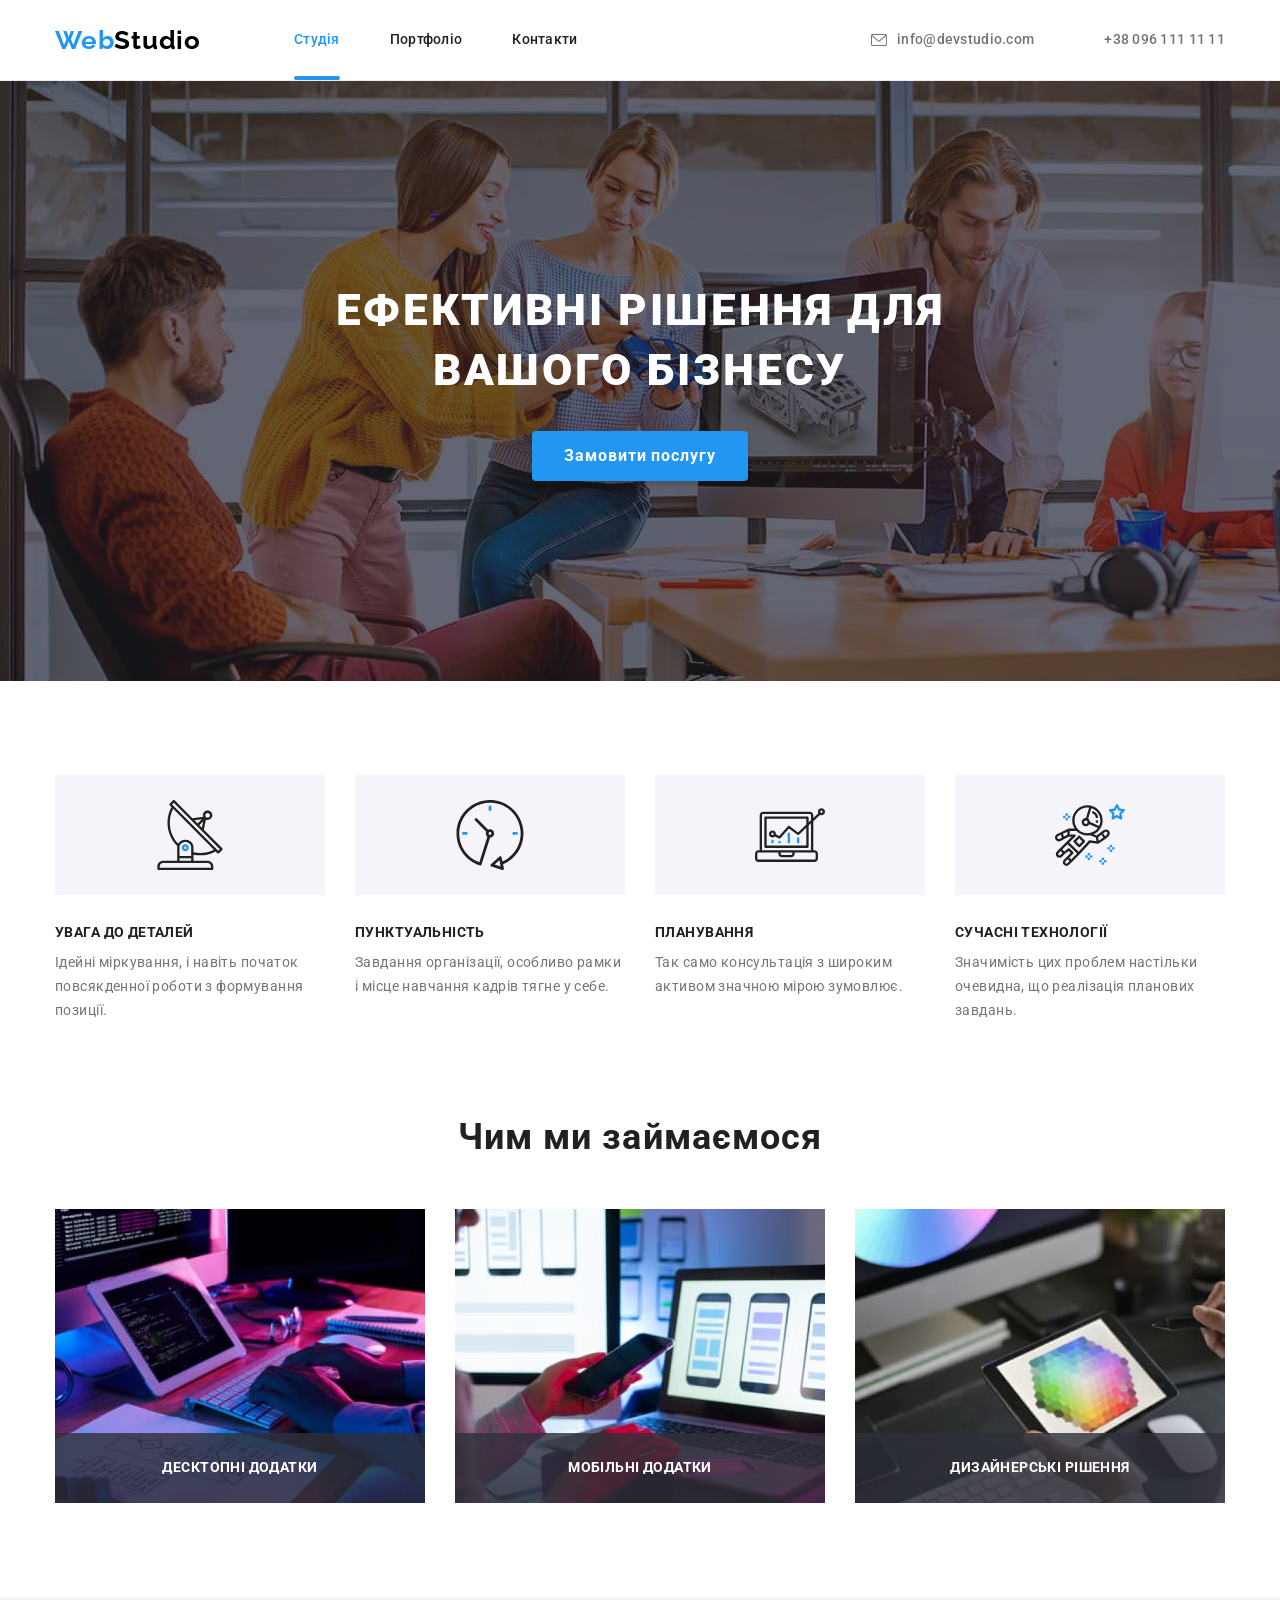
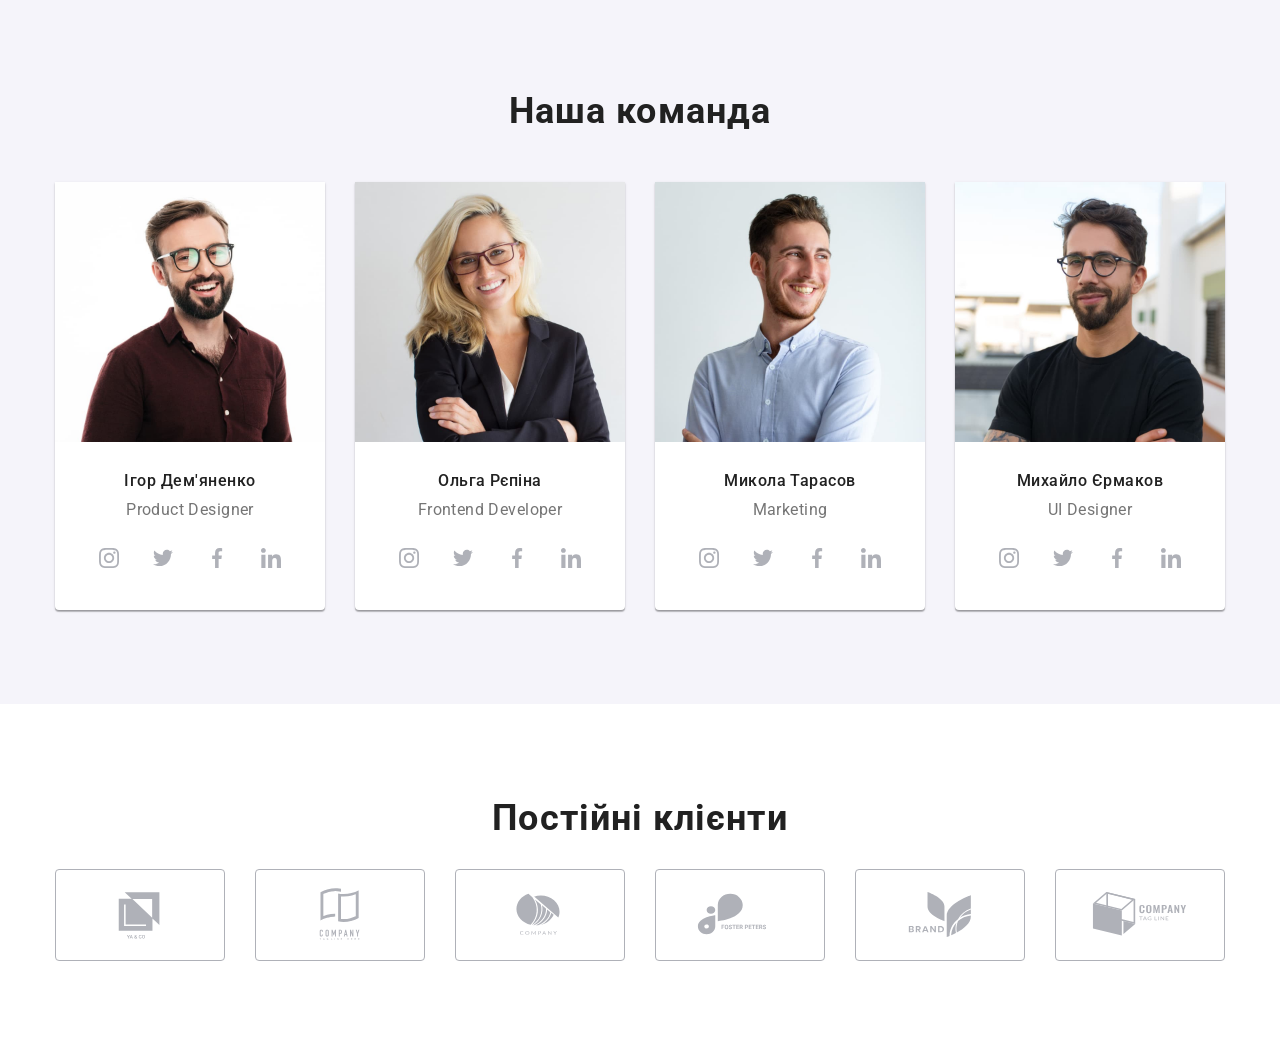
==== commit 32dca951: "update" ====
--- a/index.html
+++ b/index.html
@@ -43,12 +43,72 @@
           <li class="header__contact--link">
             <a class="header__tel header__link link-text" href="tel:+380961111111">
               <svg class="header__img--logo costomers__img" width="10" height="16">
-                <use href="./images/symbol-defs.svg#icon-tel"></use>
+                <use href="./images/symbol-defs.svg#icon-tel" width="40"></use>
               </svg>
               +38 096 111 11 11</a>
           </li>
         </ul>
+        <button type="button" class="menu-open-btn" data-menu-open>
+          <svg class="menu-open">
+            <use href="./images/symbol-defs.svg#icon-menu" width="40" height="40"></use>
+          </svg>
+        </button>
       </section>
+    </div>
+    <div class="mob-menu is-hidden" data-menu>
+      <div class="mob-menu__container">
+        <div class="mob-menu__buttom">
+          <button type="button" class="menu-close-btn" data-menu-close>
+            <svg class="menu-close">
+              <use href="./images/symbol-defs.svg#icon-menu-close" width="40" height="40px"></use>
+            </svg>
+          </button>
+          <ul class="mob-menu__list list-styles">
+            <li class="mob-menu__item"><a class="mob-menu__link link-text current" href="./index.html">Студія</a>
+            </li>
+            <li class="mob-menu__item">
+              <a class="mob-menu__link link-text" href="./portfolio.html">Портфоліо</a>
+            </li>
+            <li class="mob-menu__item"><a class="mob-menu__link link-text" href="">Контакти</a></li>
+          </ul>
+        </div>
+        <div class="mob-menu__top">
+          <ul class="mob-menu__contact list-styles">
+            <li class="mob-menu__contact--tel">
+              <a class="mob-menu__tel mob-menu__link link-text" href="tel:+380961111111">
+                +38 096 111 11 11</a>
+            </li>
+            <li class="mob-menu__contact--mail">
+              <a class="mob-menu__mail mob-menu__link link-text" href="mailto:info@devstudio.com">
+                info@devstudio.com</a>
+            </li>
+          </ul>
+          <div class="mob-container-icon">
+            <ul class="mob-list-icon">
+              <li class="mob-link-icon">
+                <a href="" class="mob-address-icon">
+                  instagram
+                </a>
+              </li>
+              <li class="mob-link-icon">
+                <a href="" class="mob-address-icon">
+                  twitter
+                </a>
+              </li>
+              <li class="mob-link-icon">
+                <a href="" class="mob-address-icon">
+                  facebook
+                </a>
+              </li>
+              <li class="mob-link-icon">
+                <a href="" class="mob-address-icon">
+                  linkedin
+                </a>
+              </li>
+            </ul>
+          </div>
+        </div>
+      </div>
     </div>
   </header>
   <!------------------------------------секція 1------------------------------------>
@@ -423,7 +483,7 @@
     </div>
   </footer> -->
   <!----------------------------------------------------------Модельне вікно--------------------------------------------->
-  <!-- <div class="backdrop is-hidden" data-modal>
+  <div class="backdrop is-hidden" data-modal>
     <div class="modal">
       <button class="model-tap" data-modal-close>
         <svg class="tap-modal-close" width="11" height="11" viewBox="0 0 11 11" fill="none"
@@ -482,8 +542,9 @@
         </div>
       </form>
     </div>
-  </div> -->
+  </div>
   <script src="./js/modal.js"></script>
+  <script src="./js/menu.js"></script>
 </body>
 
 </html>
--- a/css/main.min.css
+++ b/css/main.min.css
@@ -1 +1 @@
-html{box-sizing:border-box}p,h1,h2,h3,h4,h5,h6{margin:0}ul,ol{margin:0;padding-left:0;list-style:none}a{color:currentColor;text-decoration:none}img{display:block;width:100%;max-width:100%;height:auto}address{font-style:normal}button{display:block;cursor:pointer;border:none;border-radius:4px}.backdrop{position:fixed;top:0;left:0;width:100%;height:100%;background-color:rgba(0,0,0,.2);visibility:visible;opacity:1;transition:opacity var(--transition-timing) var(--cubic),visibility var(--transition-timing) var(--cubic)}.backdrop.is-hidden{opacity:0;pointer-events:none;visibility:hidden}.modal{width:528px;height:581px;background-color:#fff;position:absolute;padding:17px 17px;top:50%;left:50%;transform:translate(-50%, -50%) scale(1);padding:40px}.model-tap{width:30px;height:30px;border-radius:50%;background-color:var(--main-btn-color);position:absolute;right:8px;top:8px;cursor:pointer;display:flex;align-items:center;justify-content:center;background:#fff;border:1px solid rgba(0,0,0,.1);transition:fill var(--cubic) var(--transition-timing)}.tap-modal-close{fill:#000;transition:fill var(--transition-timing) var(--cubic)}.model-tap:hover>.tap-modal-close{fill:#2196f3}.modal-title{font-family:"Roboto";font-style:normal;font-weight:700;font-size:20px;line-height:23px;text-align:center;letter-spacing:.03em;margin-bottom:12px;color:var(--main-subtitle-color)}.modal-input{width:100%;height:40px;border:1px solid rgba(33,33,33,.2);border-radius:4px;padding-left:42px;outline:rgba(0,0,0,0);transition:var(--transition-timing) var(--cubic)}.modal-input:focus{border:1px solid #2196f3}.input-wrap{position:relative}.modal-input-icon{position:absolute;top:50%;transform:translateY(-50%);left:12px;transition:var(--transition-timing) var(--cubic)}.modal-input:focus+.modal-input-icon{fill:var(--main-order-service)}.modal-lable-text{font-family:"Roboto";font-style:normal;font-weight:400;font-size:12px;line-height:14px;display:block;margin-bottom:4px;letter-spacing:.01em;color:#757575}.modal-field{margin-bottom:10px}.modal-comment{width:100%;height:120px;border:1px solid rgba(33,33,33,.2);border-radius:4px;resize:none;padding:12px 16px;outline:rgba(0,0,0,0);transition:var(--transition-timing) var(--cubic)}.modal-comment:focus{border:1px solid #2196f3}.modal-comment::-moz-placeholder{font-family:"Roboto";font-style:normal;font-weight:400;font-size:12px;line-height:14px;letter-spacing:.01em;color:rgba(117,117,117,.5)}.modal-comment:-ms-input-placeholder{font-family:"Roboto";font-style:normal;font-weight:400;font-size:12px;line-height:14px;letter-spacing:.01em;color:rgba(117,117,117,.5)}.modal-comment::placeholder{font-family:"Roboto";font-style:normal;font-weight:400;font-size:12px;line-height:14px;letter-spacing:.01em;color:rgba(117,117,117,.5)}.input-check{position:absolute;width:1px;height:1px;margin:-1px;border:0;padding:0;white-space:nowrap;-webkit-clip-path:inset(100%);clip-path:inset(100%);clip:rect(0 0 0 0);overflow:hidden}.check-text{display:flex;align-items:center;justify-content:center;font-weight:400;font-size:14px;line-height:1.71;letter-spacing:.03em}.check-text::before{display:inline-block;content:" ";width:16px;height:15px;border:2px solid #212121;border-radius:2px;margin-right:9px;transition:var(--transition-timing) var(--cubic)}.input-check:focus+.check-text::before,.input-check:hover+.check-text::before{border-color:#188ce8;box-shadow:0px 1px 1px rgba(143,64,12,.15);border-radius:2px}.input-check:checked+.check-text::before{background-color:#2196f3;background-image:url(../images/Vector.svg);background-position:center;background-repeat:no-repeat;border-color:rgba(0,0,0,0)}.modal-field-comment{margin-bottom:20px}.modal-privacy-link{display:flex;justify-content:center}.privacy-text-link{font-style:normal;font-weight:400;font-size:14px;line-height:24px;letter-spacing:.03em;color:#757575;margin-top:3px}.privacy-link{font-size:14px;line-height:1.71;margin-left:5px;letter-spacing:.03em;color:var(--main-order-service);text-underline-offset:.25em;text-decoration:underline}.modal-btn-container{display:flex;justify-content:center}.modal-btn{display:block;min-width:200px;padding:10px;font-family:"Roboto";font-style:normal;font-weight:700;font-size:16px;line-height:30px;margin:0 auto;margin-top:30px;letter-spacing:.06em;color:#fff;background:var(--main-order-service);box-shadow:0px 4px 4px rgba(0,0,0,.15);transition:var(--transition-timing) var(--cubic)}.modal-btn:hover,.modal-btn:focus{background:#188ce8;box-shadow:0px 4px 4px rgba(0,0,0,.15);border-radius:4px}.header{border-bottom:1px solid #ececec}.main__nav{display:flex;align-items:center}.header__navigation{display:flex;align-items:center}.header__logo{display:block;font-family:var(--raleway);font-weight:700;font-size:24px;line-height:1.16;letter-spacing:.03em;color:var(--main-order-service);text-decoration:none}@media screen and (min-width: 480px){.header__logo{font-size:24px;line-height:1.16}}@media screen and (min-width: 768px){.header__logo{font-size:24px;line-height:1.16}}@media screen and (min-width: 1200px){.header__logo{font-size:26px;line-height:1.19}}.header__studio{font-family:var(--raleway);color:#000}.header__list{list-style-type:none;align-items:center;flex-wrap:wrap;display:flex}@media screen and (min-width: 320px){.header__list{display:none}}@media screen and (min-width: 480px){.header__list{display:none}}@media screen and (min-width: 768px){.header__list{display:flex;margin-left:88px}}@media screen and (min-width: 1200px){.header__list{display:flex;margin-left:93px}}.header__list .header__item:not(:last-child){margin-right:50px}.header__link{color:var(--main-link-color);text-decoration:none;font-weight:500;font-size:14px;line-height:1.14;letter-spacing:.02em;padding-top:32px;padding-bottom:32px;display:flex;align-items:center;position:relative;transition:color var(--cubic),var(--transition-timing)}.header__link:hover,.header__link:focus{color:#2196f3}.current{color:#2196f3}.current::after{position:absolute;content:"";display:block;left:0;bottom:0px;width:100%;height:4px;border-radius:2px;background-color:#2196f3}.header__contact{display:flex;margin-left:auto}@media screen and (min-width: 320px){.header__contact{display:none}}@media screen and (min-width: 480px){.header__contact{display:none}}@media screen and (min-width: 768px){.header__contact{max-height:80px;display:block}}@media screen and (min-width: 1200px){.header__contact{display:flex}}.header__img--logo{margin-right:10px}.header__mail,.header__tel{height:14px;color:var(--main-text-color)}@media screen and (min-width: 768px){.header__contact .header__contact--link:not(:last-child){height:14px;display:block;margin-bottom:10px}}@media screen and (min-width: 1200px){.header__contact .header__contact--link:not(:last-child){display:flex;margin-right:50px}}.hero{margin:0 auto;background-image:linear-gradient(rgba(47, 48, 58, 0.4), rgba(47, 48, 58, 0.4)),url(../images/img-mob.jpg);background-color:var(--main-background);text-align:center;padding:118px 0px;max-width:768px;max-height:400px;background-repeat:no-repeat;background-size:cover}@media screen and (min-width: 768px){.hero{max-width:1200px;max-height:400px;padding:118px 0px;background-image:linear-gradient(rgba(47, 48, 58, 0.4), rgba(47, 48, 58, 0.4)),url(../images/img-tab.jpg)}}@media screen and (min-width: 1200px){.hero{max-width:1600px;max-height:600px;padding:200px 0px;background-image:linear-gradient(rgba(47, 48, 58, 0.4), rgba(47, 48, 58, 0.4)),url(../images/Img-backraund.jpg)}}.hero__title{font-family:"Roboto";font-weight:900;font-size:26px;line-height:1.615;letter-spacing:.06em;text-transform:uppercase;color:var(--main-title-color);max-width:696px;margin:0 auto;margin-bottom:30px}@media screen and (min-width: 768px){.hero__title{width:360px;height:84px}}@media screen and (min-width: 1200px){.hero__title{width:696px;height:120px;font-size:44px;line-height:1.36}}.hero__btn{font-family:inherit;font-weight:700;font-size:16px;line-height:1.88;align-items:center;text-align:center;letter-spacing:.06em;color:var(--main-title-color);cursor:pointer;background:#2196f3;box-shadow:0px 4px 4px rgba(0,0,0,.15);display:block;margin-left:auto;margin-right:auto;padding:10px 32px;max-height:50px;border:none;border-radius:4px;transition:color var(--cubic) var(--transition-timing),background-color var(--cubic) var(--transition-timing)}.hero__btn:hover,.hero__btn:focus{background-color:#188ce8}.features{padding:60px 0}@media screen and (min-width: 1200px){.features{padding:94px 0}}.features__list{list-style-type:none;display:flex;flex-wrap:wrap;gap:30px}@media screen and (min-width: 1200px){.features__list{flex-wrap:nowrap}}.features__item{width:100%}@media screen and (min-width: 768px){.features__item{width:calc((100% - 30px)/2)}}@media screen and (min-width: 1200px){.features__item{width:calc((100% - 30px)/4)}}.features__logo{width:100%;height:120px;display:flex;justify-content:center;align-items:center;background:#f5f4fa;margin-bottom:30px}.features__img{fill:currentColor}.futures__title{color:var(--main-link-color);font-weight:700;font-size:14px;line-height:1.14;text-transform:uppercase;margin-bottom:10px}.futures__text{line-height:1.71}.section{padding-top:94px;padding-bottom:94px}@media screen and (min-width: 480px),(max-width: 480px){.section{display:none}}@media screen and (min-width: 768px),(max-width: 768px){.section{display:none}}@media screen and (min-width: 1200px){.section{display:block}}.work{padding-top:0}.we-do-title{font-family:"Roboto";font-weight:700;font-size:36px;line-height:1.166;letter-spacing:.03em;color:var(--main-link-color);text-align:center;margin-bottom:50px}.we-do-list{list-style-type:none;display:flex}.we-do-list .we-do-photo:not(:last-child){margin-right:30px}.work-photo{position:relative}.work-text{position:absolute;display:flex;align-items:center;justify-content:center;bottom:0;height:70px;width:100%;background-color:rgba(47,48,58,.8);color:#fff;font-weight:700;line-height:1.14;text-transform:uppercase}.team{background:#f5f4fa;padding-top:60px;padding-bottom:60px}@media screen and (min-width: 1200px){.team{padding-top:94px;padding-bottom:94px}}.team__title{font-weight:700;font-size:28px;line-height:1.18;letter-spacing:.03em;color:var(--main-link-color);margin-bottom:50px;text-align:center}@media screen and (min-width: 1200px){.team__title{font-size:36px;line-height:1.16}}.team__list{display:flex;flex-wrap:wrap;gap:30px}@media screen and (min-width: 768px){.team__item{width:calc((100% - 30px)/2)}}@media screen and (min-width: 1200px){.team__item{max-width:270px;width:calc((100% - 30px)/4)}}.team__discription{padding-top:30px;padding-bottom:30px}.team__item{background-color:#fff;box-shadow:0px 1px 3px rgba(0,0,0,.12),0px 1px 1px rgba(0,0,0,.14),0px 2px 1px rgba(0,0,0,.2);border-radius:0px 0px 4px 4px}.team__item--title{font-family:"Roboto";font-weight:500;font-size:16px;line-height:1,87;letter-spacing:.03em;color:var(--main-link-color);text-align:center}.team__text{font-size:16px;line-height:1.18;color:#757575;margin-top:10px;text-align:center}.team__list--icon{display:flex;align-items:center;justify-content:center;margin-top:16px;gap:10px}.team__address--icon{display:flex;align-items:center;justify-content:center;background:var(--main-btn-color);color:#afb1b8;border-radius:50%;width:44px;height:44px;transition:color var(--cubic) var(--transition-timing),background var(--cubic) var(--transition-timing)}.team__address--icon:hover,.team__address--icon:focus{background:var(--main-order-service);color:var(--main-btn-color)}.team__icon{fill:currentColor;width:20px;height:20px}@media screen and (min-width: 320px){.customers{display:block;padding:60px 0}}@media screen and (min-width: 480px){.customers{display:block;padding:60px 0}}@media screen and (min-width: 768px){.customers{display:block;padding:60px 0}}@media screen and (min-width: 1200px){.customers{display:block;padding:94px 0}}.customers__title{font-family:"Roboto";font-style:normal;font-weight:700;font-size:28px;line-height:1.18;text-align:center;letter-spacing:.03em;color:#212121}@media screen and (min-width: 1200px){.customers__title{font-size:36px;line-height:1.16}}.customers__logo{display:flex;flex-wrap:wrap;align-items:center;gap:30px;margin-top:30px}.customers__link{display:flex;width:290px;height:92px;justify-content:center;align-items:center;color:#afb1b8;border:1px solid #afb1b8;border-radius:4px;transition:color var(--cubic) var(--transition-timing),border-color var(--cubic) var(--transition-timing)}.customers__link:hover,.customers__link:focus{color:var(--main-order-service);border-color:var(--main-order-service)}@media screen and (min-width: 320px){.customers__link{max-width:290px}}@media screen and (min-width: 480px){.customers__link{max-width:210px}}@media screen and (min-width: 768px){.customers__link{max-width:226px}}@media screen and (min-width: 1200px){.customers__link{max-width:170px}}.costomers__img{fill:currentColor}.navi-list{list-style-type:none;display:flex;margin-bottom:50px;justify-content:center}.list-btn{display:block}.navi-list .list-btn:not(:last-child){margin-right:8px}.navi-btn{font-family:"Roboto";font-weight:500;font-size:16px;line-height:1.62;text-align:center;letter-spacing:.03em;color:var(--mine-navi-btn-color);background:var(--main-navi-btn-background);padding:6px 22px;border:none;transition:color var(--cubic) var(--transition-timing),background var(--cubic) var(--transition-timing),box-shadow var(--cubic) var(--transition-timing)}.navi-btn:hover,.navi-btn:focus{background-color:#2196f3;color:var(--main-btn-color);box-shadow:0px 3px 1px rgba(0,0,0,.1),0px 1px 2px rgba(0,0,0,.08),0px 2px 2px rgba(0,0,0,.12)}.progect-description{padding:20px 24px;border-bottom:1px solid var(--border-color-cards);border-right:1px solid var(--border-color-cards);border-left:1px solid var(--border-color-cards)}.portfolio{padding:94px 0}.portfolio-title{color:var(--main-subtitle-color);font-weight:700;font-size:18px;line-height:2;letter-spacing:.06em;margin-bottom:4px}.portfolio-list{list-style-type:none;display:flex;flex-wrap:wrap;gap:30px}.portfolio-project{width:370px}.portfolio-project:hover .portfolio-project .portfolio-link{display:block;position:relative}.portfolio-link{display:block;transition:box-shadow var(--cubic) var(--transition-timing)}.portfolio-link:hover,.portfolio-link:focus{box-shadow:0px 1px 1px rgba(0,0,0,.12),0px 4px 4px rgba(0,0,0,.06),1px 4px 6px rgba(0,0,0,.16)}.portfolio-img-position{position:relative;overflow:hidden}.container-position-portfolio{position:absolute;display:flex;top:0px;background:rgba(33,150,243,.9);width:100%;height:100%;opacity:0;transform:translateY(101%);transition:var(--cubic),var(--transition-timing)}.portfolio-link:hover .container-position-portfolio{transform:translateY(0);opacity:1}.portfolio-link:focus .container-position-portfolio{transform:translateY(0);opacity:1;transition:var(--cubic) var(--transition-timing)}.text-position{font-family:"Roboto";font-style:normal;font-weight:400;font-size:18px;line-height:28px;letter-spacing:.03em;color:#fff;padding:64px 24px}.portfolio-sub-title{font-weight:700;font-size:18px;line-height:2;letter-spacing:.06em;margin-bottom:4px;color:var(--main-subtitle-color)}.portfolio-text{font-size:16px;line-height:1.87;letter-spacing:.03em;color:var(--main-Portfolio-text-color)}.footer{background-color:var(--main-background);padding-top:60px;padding-bottom:60px}.footer-address{margin-top:20px}.footer-logo{font-family:var(--raleway);font-style:normal;font-weight:700;font-size:26px;line-height:1.19;letter-spacing:.03em;color:var(--main-order-service);margin-bottom:20px}.footer-studio{font-family:var(--raleway);font-weight:700;font-size:26px;line-height:1.19;letter-spacing:.03em;color:var(--main-title-color)}.footer .footer-studio{margin-bottom:20px}.footer-list .footer-item:not(:last-child){margin-bottom:9px}.footer-maps{font-style:normal;font-family:"Roboto";font-weight:400;font-size:14px;line-height:1.71;letter-spacing:.03em;color:var(--main-title-color)}.footer-mail,.footer-tel{font-family:"Roboto";font-style:normal;display:block;font-size:14px;line-height:1.71;letter-spacing:.03em;color:rgba(255,255,255,.6)}.footer-link{display:block;font-family:"Roboto";font-weight:500;font-size:14px;line-height:1.71;letter-spacing:.02em;display:block;display:flex;align-items:center;transition:color var(--cubic) var(--transition-timing)}.footer-link:hover,.footer-link:focus{color:#2196f3}.footer-container-icon{margin-left:70px}.footer-list-icon{display:flex;justify-content:center;margin-top:20px;gap:10px}.footer-title-icon{color:var(--main-title-color);font-weight:700;font-size:14px;line-height:1.14;letter-spacing:.03em;text-transform:uppercase}.footer-address-icon{display:flex;align-items:center;justify-content:center;background:rgba(255,255,255,.1);color:#fff;border-radius:50%;width:44px;height:44px;transition:color var(--cubic) var(--transition-timing),background var(--cubic) var(--transition-timing)}.footer-address-icon:hover,.footer-address-icon:focus{background:#2196f3}.footer-icon{fill:currentColor}.footer-thumb{display:flex}.footer-news-email{margin-left:auto}.footer-news-email input{padding:15px;width:358px;height:50px;border:1px solid rgba(255,255,255,.3);border-radius:4px;background-color:#2f303a;color:var(--main-text-color);filter:drop-shadow(0px 4px 4px rgba(0, 0, 0, 0.15))}.footer-news-email:hover{border-color:var(--main-text-color);cursor:pointer}.news-title{font-family:"Roboto";font-style:normal;font-weight:700;font-size:14px;line-height:1.14;letter-spacing:.03em;text-transform:uppercase;color:#fff}.news-form{margin-top:20px}.footer-icon-news{margin-left:10px}.footer-btn-news{display:inline-flex;width:200px;height:50px;padding-top:10px;padding-bottom:10px;margin-left:12px;align-items:center;justify-content:center;margin-left:12px;background-color:var(--main-order-service);box-shadow:0px 4px 4px rgba(0,0,0,.15);border-radius:4px;color:var(--main-navi-btn-background);transition:box-shadow var(--cubic) var(--transition-timing),var(--cubic) var(--transition-timing)}.footer-btn-news:focus,.footer-btn-news:hover{background:#188ce8;box-shadow:0px 4px 4px rgba(0,0,0,.15);border-radius:4px}.text-sign{font-family:"Roboto";font-style:normal;font-weight:700;font-size:16px;line-height:30px;display:flex;align-items:center;text-align:center;letter-spacing:.06em;color:#fff}.footer-icon:hover{fill:currentColor}body{font-family:"roboto",sans-serif;background-color:#fff;color:var(--main-Portfolio-text-color);font-size:14px;letter-spacing:.03em}:root{--main-title-color: #ffffff;--main-link-color: #212121;--main-text-color: #757575;--main-btn-color: #ffffff;--main-subtitle-color: #212121;--main-Portfolio-text-color: #757575;--mine-navi-btn-color: #212121;--main-order-service: #2196f3;--main-background: #2f303a;--main-navi-btn-background: #f5f4fa;--border-color-cards: #eeeeee;--raleway: "raleway", sans-serif;--roboto: "roboto", sans-serif;--transition-timing: 250ms;--cubic: cubic-bezier(0.4, 0, 0.2, 1)}.visually-hidden{position:absolute;width:1px;height:1px;margin:-1px;border:0;padding:0;white-space:nowrap;-webkit-clip-path:inset(100%);clip-path:inset(100%);clip:rect(0 0 0 0);overflow:hidden}.container{margin-left:auto;margin-right:auto;padding-left:15px;padding-right:15px}@media screen and (min-width: 320px){.container{width:320px}}@media screen and (min-width: 480px){.container{width:480px}}@media screen and (min-width: 768px){.container{width:768px}}@media screen and (min-width: 1200px){.container{width:1200px}}.list-styles{list-style:none;padding-left:0}.link-text{text-decoration:none}/*# sourceMappingURL=main.min.css.map */+html{box-sizing:border-box}p,h1,h2,h3,h4,h5,h6{margin:0}ul,ol{margin:0;padding-left:0;list-style:none}a{color:currentColor;text-decoration:none}img{display:block;width:100%;max-width:100%;height:auto}address{font-style:normal}button{display:block;cursor:pointer;border:none;border-radius:4px}.is-hidden{display:none}.backdrop{position:fixed;top:0;left:0;width:100%;height:100%;background-color:rgba(0,0,0,.2);visibility:visible;opacity:1;transition:opacity var(--transition-timing) var(--cubic),visibility var(--transition-timing) var(--cubic)}.backdrop.is-hidden{opacity:0;pointer-events:none;visibility:hidden}.modal{width:528px;height:581px;background-color:#fff;position:absolute;padding:17px 17px;top:50%;left:50%;transform:translate(-50%, -50%) scale(1);padding:40px}.model-tap{width:30px;height:30px;border-radius:50%;background-color:var(--main-btn-color);position:absolute;right:8px;top:8px;cursor:pointer;display:flex;align-items:center;justify-content:center;background:#fff;border:1px solid rgba(0,0,0,.1);transition:fill var(--cubic) var(--transition-timing)}.tap-modal-close{fill:#000;transition:fill var(--transition-timing) var(--cubic)}.model-tap:hover>.tap-modal-close{fill:#2196f3}.modal-title{font-family:"Roboto";font-style:normal;font-weight:700;font-size:20px;line-height:23px;text-align:center;letter-spacing:.03em;margin-bottom:12px;color:var(--main-subtitle-color)}.modal-input{width:100%;height:40px;border:1px solid rgba(33,33,33,.2);border-radius:4px;padding-left:42px;outline:rgba(0,0,0,0);transition:var(--transition-timing) var(--cubic)}.modal-input:focus{border:1px solid #2196f3}.input-wrap{position:relative}.modal-input-icon{position:absolute;top:50%;transform:translateY(-50%);left:12px;transition:var(--transition-timing) var(--cubic)}.modal-input:focus+.modal-input-icon{fill:var(--main-order-service)}.modal-lable-text{font-family:"Roboto";font-style:normal;font-weight:400;font-size:12px;line-height:14px;display:block;margin-bottom:4px;letter-spacing:.01em;color:#757575}.modal-field{margin-bottom:10px}.modal-comment{width:100%;height:120px;border:1px solid rgba(33,33,33,.2);border-radius:4px;resize:none;padding:12px 16px;outline:rgba(0,0,0,0);transition:var(--transition-timing) var(--cubic)}.modal-comment:focus{border:1px solid #2196f3}.modal-comment::-moz-placeholder{font-family:"Roboto";font-style:normal;font-weight:400;font-size:12px;line-height:14px;letter-spacing:.01em;color:rgba(117,117,117,.5)}.modal-comment:-ms-input-placeholder{font-family:"Roboto";font-style:normal;font-weight:400;font-size:12px;line-height:14px;letter-spacing:.01em;color:rgba(117,117,117,.5)}.modal-comment::placeholder{font-family:"Roboto";font-style:normal;font-weight:400;font-size:12px;line-height:14px;letter-spacing:.01em;color:rgba(117,117,117,.5)}.input-check{position:absolute;width:1px;height:1px;margin:-1px;border:0;padding:0;white-space:nowrap;-webkit-clip-path:inset(100%);clip-path:inset(100%);clip:rect(0 0 0 0);overflow:hidden}.check-text{display:flex;align-items:center;justify-content:center;font-weight:400;font-size:14px;line-height:1.71;letter-spacing:.03em}.check-text::before{display:inline-block;content:" ";width:16px;height:15px;border:2px solid #212121;border-radius:2px;margin-right:9px;transition:var(--transition-timing) var(--cubic)}.input-check:focus+.check-text::before,.input-check:hover+.check-text::before{border-color:#188ce8;box-shadow:0px 1px 1px rgba(143,64,12,.15);border-radius:2px}.input-check:checked+.check-text::before{background-color:#2196f3;background-image:url(../images/Vector.svg);background-position:center;background-repeat:no-repeat;border-color:rgba(0,0,0,0)}.modal-field-comment{margin-bottom:20px}.modal-privacy-link{display:flex;justify-content:center}.privacy-text-link{font-style:normal;font-weight:400;font-size:14px;line-height:24px;letter-spacing:.03em;color:#757575;margin-top:3px}.privacy-link{font-size:14px;line-height:1.71;margin-left:5px;letter-spacing:.03em;color:var(--main-order-service);text-underline-offset:.25em;text-decoration:underline}.modal-btn-container{display:flex;justify-content:center}.modal-btn{display:block;min-width:200px;padding:10px;font-family:"Roboto";font-style:normal;font-weight:700;font-size:16px;line-height:30px;margin:0 auto;margin-top:30px;letter-spacing:.06em;color:#fff;background:var(--main-order-service);box-shadow:0px 4px 4px rgba(0,0,0,.15);transition:var(--transition-timing) var(--cubic)}.modal-btn:hover,.modal-btn:focus{background:#188ce8;box-shadow:0px 4px 4px rgba(0,0,0,.15);border-radius:4px}.header{border-bottom:1px solid #ececec}.main__nav{display:flex;align-items:center}.header__navigation{display:flex;align-items:center}.header__logo{display:block;font-family:var(--raleway);font-weight:700;font-size:24px;line-height:1.16;letter-spacing:.03em;color:var(--main-order-service);text-decoration:none}@media screen and (min-width: 480px){.header__logo{font-size:24px;line-height:1.16}}@media screen and (min-width: 768px){.header__logo{font-size:24px;line-height:1.16}}@media screen and (min-width: 1200px){.header__logo{font-size:26px;line-height:1.19}}.header__studio{font-family:var(--raleway);color:#000}.header__list{list-style-type:none;align-items:center;flex-wrap:wrap;display:flex}@media screen and (min-width: 320px){.header__list{display:none}}@media screen and (min-width: 480px){.header__list{display:none}}@media screen and (min-width: 768px){.header__list{display:flex;margin-left:88px}}@media screen and (min-width: 1200px){.header__list{display:flex;margin-left:93px}}.header__list .header__item:not(:last-child){margin-right:50px}.header__link{color:var(--main-link-color);text-decoration:none;font-weight:500;font-size:14px;line-height:1.14;letter-spacing:.02em;padding-top:32px;padding-bottom:32px;display:flex;align-items:center;position:relative;transition:color var(--cubic),var(--transition-timing)}.header__link:hover,.header__link:focus{color:#2196f3}.current{color:#2196f3}.current::after{position:absolute;content:"";display:block;left:0;bottom:0px;width:100%;height:4px;border-radius:2px;background-color:#2196f3}.header__contact{display:flex;margin-left:auto}@media screen and (min-width: 320px){.header__contact{display:none}}@media screen and (min-width: 480px){.header__contact{display:none}}@media screen and (min-width: 768px){.header__contact{max-height:80px;display:block}}@media screen and (min-width: 1200px){.header__contact{display:flex}}.header__img--logo{margin-right:10px}.header__mail,.header__tel{height:14px;color:var(--main-text-color)}@media screen and (min-width: 768px){.header__contact .header__contact--link:not(:last-child){height:14px;display:block;margin-bottom:10px}}@media screen and (min-width: 1200px){.header__contact .header__contact--link:not(:last-child){display:flex;margin-right:50px}}.menu-open{justify-content:center;align-items:center;width:40px;height:40px;transition:var(--cubic) var(--transition-timing)}.menu-close{justify-content:center;align-items:center;width:40px;height:40px;transition:var(--cubic) var(--transition-timing)}.menu-open:hover,.menu-open:focus{fill:#2196f3}.mob-menu{position:fixed;top:0;background-color:#fff;width:100vw;height:100vh;z-index:1;padding-top:10px;padding-bottom:48px}@media screen and (min-width: 320px){.mob-menu{display:block}}@media screen and (min-width: 480px){.mob-menu{display:block}}@media screen and (min-width: 768px){.mob-menu{display:none}}@media screen and (min-width: 1200px){.mob-menu{display:none}}.mob-menu>.mob-menu__container{height:100%;display:flex;flex-direction:column;justify-content:space-between;overflow:auto}.mob-menu__container{max-width:480px;padding-left:40px;padding-right:20px;margin-left:auto;margin-right:auto}.menu-open-btn{margin-left:auto;background-color:rgba(0,0,0,0);border:none}@media screen and (min-width: 320px){.menu-open-btn{display:block}}@media screen and (min-width: 480px){.menu-open-btn{display:block}}@media screen and (min-width: 768px){.menu-open-btn{display:none}}.menu-close-btn{margin-left:auto;background-color:rgba(0,0,0,0);border:none}.mob-menu__item:not(:last-child){margin-bottom:32px}.mob-menu__item{font-family:"Roboto";font-style:normal;font-weight:500;font-size:40px;line-height:1.18;letter-spacing:.02em;color:#212121}.mob-menu__contact--tel{margin-top:50px}.mob-menu__contact--mail{margin-top:64px}.mob-menu__mail{font-family:"Roboto";font-style:normal;font-weight:500;font-size:24px;line-height:1.166;letter-spacing:.02em;color:#757575}.mob-menu__tel{font-family:"Roboto";font-style:normal;font-weight:500;font-size:34px;line-height:1.176;letter-spacing:.02em;color:#2196f3}.mob-list-icon{display:flex;margin-top:64px}.mob-link-icon:not(:last-child){margin-right:20px}.mob-address-icon{font-family:"Roboto";font-style:normal;font-weight:500;font-size:18px;line-height:22px;letter-spacing:.02em;color:#2196f3}.hero{margin:0 auto;background-image:linear-gradient(rgba(47, 48, 58, 0.4), rgba(47, 48, 58, 0.4)),url(../images/img-mob.jpg);background-color:var(--main-background);text-align:center;padding:118px 0px;max-width:768px;max-height:400px;background-repeat:no-repeat;background-size:cover}@media screen and (min-width: 768px){.hero{max-width:1200px;max-height:400px;padding:118px 0px;background-image:linear-gradient(rgba(47, 48, 58, 0.4), rgba(47, 48, 58, 0.4)),url(../images/img-tab.jpg)}}@media screen and (min-width: 1200px){.hero{max-width:1600px;max-height:600px;padding:200px 0px;background-image:linear-gradient(rgba(47, 48, 58, 0.4), rgba(47, 48, 58, 0.4)),url(../images/Img-backraund.jpg)}}.hero__title{font-family:"Roboto";font-weight:900;font-size:26px;line-height:1.615;letter-spacing:.06em;text-transform:uppercase;color:var(--main-title-color);max-width:696px;margin:0 auto;margin-bottom:30px}@media screen and (min-width: 768px){.hero__title{width:360px;height:84px}}@media screen and (min-width: 1200px){.hero__title{width:696px;height:120px;font-size:44px;line-height:1.36}}.hero__btn{font-family:inherit;font-weight:700;font-size:16px;line-height:1.88;align-items:center;text-align:center;letter-spacing:.06em;color:var(--main-title-color);cursor:pointer;background:#2196f3;box-shadow:0px 4px 4px rgba(0,0,0,.15);display:block;margin-left:auto;margin-right:auto;padding:10px 32px;max-height:50px;border:none;border-radius:4px;transition:color var(--cubic) var(--transition-timing),background-color var(--cubic) var(--transition-timing)}.hero__btn:hover,.hero__btn:focus{background-color:#188ce8}.features{padding:60px 0}@media screen and (min-width: 1200px){.features{padding:94px 0}}.features__list{list-style-type:none;display:flex;flex-wrap:wrap;gap:30px}@media screen and (min-width: 1200px){.features__list{flex-wrap:nowrap}}.features__item{width:100%}@media screen and (min-width: 768px){.features__item{width:calc((100% - 30px)/2)}}@media screen and (min-width: 1200px){.features__item{width:calc((100% - 30px)/4)}}.features__logo{width:100%;height:120px;display:flex;justify-content:center;align-items:center;background:#f5f4fa;margin-bottom:30px}.features__img{fill:currentColor}.futures__title{color:var(--main-link-color);font-weight:700;font-size:14px;line-height:1.14;text-transform:uppercase;margin-bottom:10px}.futures__text{line-height:1.71}.section{padding-top:94px;padding-bottom:94px}@media screen and (min-width: 480px),(max-width: 480px){.section{display:none}}@media screen and (min-width: 768px),(max-width: 768px){.section{display:none}}@media screen and (min-width: 1200px){.section{display:block}}.work{padding-top:0}.we-do-title{font-family:"Roboto";font-weight:700;font-size:36px;line-height:1.166;letter-spacing:.03em;color:var(--main-link-color);text-align:center;margin-bottom:50px}.we-do-list{list-style-type:none;display:flex}.we-do-list .we-do-photo:not(:last-child){margin-right:30px}.work-photo{position:relative}.work-text{position:absolute;display:flex;align-items:center;justify-content:center;bottom:0;height:70px;width:100%;background-color:rgba(47,48,58,.8);color:#fff;font-weight:700;line-height:1.14;text-transform:uppercase}.team{background:#f5f4fa;padding-top:60px;padding-bottom:60px}@media screen and (min-width: 1200px){.team{padding-top:94px;padding-bottom:94px}}.team__title{font-weight:700;font-size:28px;line-height:1.18;letter-spacing:.03em;color:var(--main-link-color);margin-bottom:50px;text-align:center}@media screen and (min-width: 1200px){.team__title{font-size:36px;line-height:1.16}}.team__list{display:flex;flex-wrap:wrap;gap:30px}@media screen and (min-width: 768px){.team__item{width:calc((100% - 30px)/2)}}@media screen and (min-width: 1200px){.team__item{max-width:270px;width:calc((100% - 30px)/4)}}.team__discription{padding-top:30px;padding-bottom:30px}.team__item{background-color:#fff;box-shadow:0px 1px 3px rgba(0,0,0,.12),0px 1px 1px rgba(0,0,0,.14),0px 2px 1px rgba(0,0,0,.2);border-radius:0px 0px 4px 4px}.team__item--title{font-family:"Roboto";font-weight:500;font-size:16px;line-height:1,87;letter-spacing:.03em;color:var(--main-link-color);text-align:center}.team__text{font-size:16px;line-height:1.18;color:#757575;margin-top:10px;text-align:center}.team__list--icon{display:flex;align-items:center;justify-content:center;margin-top:16px;gap:10px}.team__address--icon{display:flex;align-items:center;justify-content:center;background:var(--main-btn-color);color:#afb1b8;border-radius:50%;width:44px;height:44px;transition:color var(--cubic) var(--transition-timing),background var(--cubic) var(--transition-timing)}.team__address--icon:hover,.team__address--icon:focus{background:var(--main-order-service);color:var(--main-btn-color)}.team__icon{fill:currentColor;width:20px;height:20px}@media screen and (min-width: 320px){.customers{display:block;padding:60px 0}}@media screen and (min-width: 480px){.customers{display:block;padding:60px 0}}@media screen and (min-width: 768px){.customers{display:block;padding:60px 0}}@media screen and (min-width: 1200px){.customers{display:block;padding:94px 0}}.customers__title{font-family:"Roboto";font-style:normal;font-weight:700;font-size:28px;line-height:1.18;text-align:center;letter-spacing:.03em;color:#212121}@media screen and (min-width: 1200px){.customers__title{font-size:36px;line-height:1.16}}.customers__logo{display:flex;flex-wrap:wrap;align-items:center;gap:30px;margin-top:30px}.customers__link{display:flex;width:290px;height:92px;justify-content:center;align-items:center;color:#afb1b8;border:1px solid #afb1b8;border-radius:4px;transition:color var(--cubic) var(--transition-timing),border-color var(--cubic) var(--transition-timing)}.customers__link:hover,.customers__link:focus{color:var(--main-order-service);border-color:var(--main-order-service)}@media screen and (min-width: 320px){.customers__link{max-width:290px}}@media screen and (min-width: 480px){.customers__link{max-width:210px}}@media screen and (min-width: 768px){.customers__link{max-width:226px}}@media screen and (min-width: 1200px){.customers__link{max-width:170px}}.costomers__img{fill:currentColor}.navi-list{list-style-type:none;display:flex;margin-bottom:50px;justify-content:center}.list-btn{display:block}.navi-list .list-btn:not(:last-child){margin-right:8px}.navi-btn{font-family:"Roboto";font-weight:500;font-size:16px;line-height:1.62;text-align:center;letter-spacing:.03em;color:var(--mine-navi-btn-color);background:var(--main-navi-btn-background);padding:6px 22px;border:none;transition:color var(--cubic) var(--transition-timing),background var(--cubic) var(--transition-timing),box-shadow var(--cubic) var(--transition-timing)}.navi-btn:hover,.navi-btn:focus{background-color:#2196f3;color:var(--main-btn-color);box-shadow:0px 3px 1px rgba(0,0,0,.1),0px 1px 2px rgba(0,0,0,.08),0px 2px 2px rgba(0,0,0,.12)}.progect-description{padding:20px 24px;border-bottom:1px solid var(--border-color-cards);border-right:1px solid var(--border-color-cards);border-left:1px solid var(--border-color-cards)}.portfolio{padding:94px 0}.portfolio-title{color:var(--main-subtitle-color);font-weight:700;font-size:18px;line-height:2;letter-spacing:.06em;margin-bottom:4px}.portfolio-list{list-style-type:none;display:flex;flex-wrap:wrap;gap:30px}.portfolio-project{width:370px}.portfolio-project:hover .portfolio-project .portfolio-link{display:block;position:relative}.portfolio-link{display:block;transition:box-shadow var(--cubic) var(--transition-timing)}.portfolio-link:hover,.portfolio-link:focus{box-shadow:0px 1px 1px rgba(0,0,0,.12),0px 4px 4px rgba(0,0,0,.06),1px 4px 6px rgba(0,0,0,.16)}.portfolio-img-position{position:relative;overflow:hidden}.container-position-portfolio{position:absolute;display:flex;top:0px;background:rgba(33,150,243,.9);width:100%;height:100%;opacity:0;transform:translateY(101%);transition:var(--cubic),var(--transition-timing)}.portfolio-link:hover .container-position-portfolio{transform:translateY(0);opacity:1}.portfolio-link:focus .container-position-portfolio{transform:translateY(0);opacity:1;transition:var(--cubic) var(--transition-timing)}.text-position{font-family:"Roboto";font-style:normal;font-weight:400;font-size:18px;line-height:28px;letter-spacing:.03em;color:#fff;padding:64px 24px}.portfolio-sub-title{font-weight:700;font-size:18px;line-height:2;letter-spacing:.06em;margin-bottom:4px;color:var(--main-subtitle-color)}.portfolio-text{font-size:16px;line-height:1.87;letter-spacing:.03em;color:var(--main-Portfolio-text-color)}.footer{background-color:var(--main-background);padding-top:60px;padding-bottom:60px}.footer-address{margin-top:20px}.footer-logo{font-family:var(--raleway);font-style:normal;font-weight:700;font-size:26px;line-height:1.19;letter-spacing:.03em;color:var(--main-order-service);margin-bottom:20px}.footer-studio{font-family:var(--raleway);font-weight:700;font-size:26px;line-height:1.19;letter-spacing:.03em;color:var(--main-title-color)}.footer .footer-studio{margin-bottom:20px}.footer-list .footer-item:not(:last-child){margin-bottom:9px}.footer-maps{font-style:normal;font-family:"Roboto";font-weight:400;font-size:14px;line-height:1.71;letter-spacing:.03em;color:var(--main-title-color)}.footer-mail,.footer-tel{font-family:"Roboto";font-style:normal;display:block;font-size:14px;line-height:1.71;letter-spacing:.03em;color:rgba(255,255,255,.6)}.footer-link{display:block;font-family:"Roboto";font-weight:500;font-size:14px;line-height:1.71;letter-spacing:.02em;display:block;display:flex;align-items:center;transition:color var(--cubic) var(--transition-timing)}.footer-link:hover,.footer-link:focus{color:#2196f3}.footer-container-icon{margin-left:70px}.footer-list-icon{display:flex;justify-content:center;margin-top:20px;gap:10px}.footer-title-icon{color:var(--main-title-color);font-weight:700;font-size:14px;line-height:1.14;letter-spacing:.03em;text-transform:uppercase}.footer-address-icon{display:flex;align-items:center;justify-content:center;background:rgba(255,255,255,.1);color:#fff;border-radius:50%;width:44px;height:44px;transition:color var(--cubic) var(--transition-timing),background var(--cubic) var(--transition-timing)}.footer-address-icon:hover,.footer-address-icon:focus{background:#2196f3}.footer-icon{fill:currentColor}.footer-thumb{display:flex}.footer-news-email{margin-left:auto}.footer-news-email input{padding:15px;width:358px;height:50px;border:1px solid rgba(255,255,255,.3);border-radius:4px;background-color:#2f303a;color:var(--main-text-color);filter:drop-shadow(0px 4px 4px rgba(0, 0, 0, 0.15))}.footer-news-email:hover{border-color:var(--main-text-color);cursor:pointer}.news-title{font-family:"Roboto";font-style:normal;font-weight:700;font-size:14px;line-height:1.14;letter-spacing:.03em;text-transform:uppercase;color:#fff}.news-form{margin-top:20px}.footer-icon-news{margin-left:10px}.footer-btn-news{display:inline-flex;width:200px;height:50px;padding-top:10px;padding-bottom:10px;margin-left:12px;align-items:center;justify-content:center;margin-left:12px;background-color:var(--main-order-service);box-shadow:0px 4px 4px rgba(0,0,0,.15);border-radius:4px;color:var(--main-navi-btn-background);transition:box-shadow var(--cubic) var(--transition-timing),var(--cubic) var(--transition-timing)}.footer-btn-news:focus,.footer-btn-news:hover{background:#188ce8;box-shadow:0px 4px 4px rgba(0,0,0,.15);border-radius:4px}.text-sign{font-family:"Roboto";font-style:normal;font-weight:700;font-size:16px;line-height:30px;display:flex;align-items:center;text-align:center;letter-spacing:.06em;color:#fff}.footer-icon:hover{fill:currentColor}body{font-family:"roboto",sans-serif;background-color:#fff;color:var(--main-Portfolio-text-color);font-size:14px;letter-spacing:.03em}:root{--main-title-color: #ffffff;--main-link-color: #212121;--main-text-color: #757575;--main-btn-color: #ffffff;--main-subtitle-color: #212121;--main-Portfolio-text-color: #757575;--mine-navi-btn-color: #212121;--main-order-service: #2196f3;--main-background: #2f303a;--main-navi-btn-background: #f5f4fa;--border-color-cards: #eeeeee;--raleway: "raleway", sans-serif;--roboto: "roboto", sans-serif;--transition-timing: 250ms;--cubic: cubic-bezier(0.4, 0, 0.2, 1)}.visually-hidden{position:absolute;width:1px;height:1px;margin:-1px;border:0;padding:0;white-space:nowrap;-webkit-clip-path:inset(100%);clip-path:inset(100%);clip:rect(0 0 0 0);overflow:hidden}.container{margin-left:auto;margin-right:auto;padding-left:15px;padding-right:15px}@media screen and (min-width: 320px){.container{width:320px}}@media screen and (min-width: 480px){.container{width:480px}}@media screen and (min-width: 768px){.container{width:768px}}@media screen and (min-width: 1200px){.container{width:1200px}}.list-styles{list-style:none;padding-left:0}.link-text{text-decoration:none}/*# sourceMappingURL=main.min.css.map */
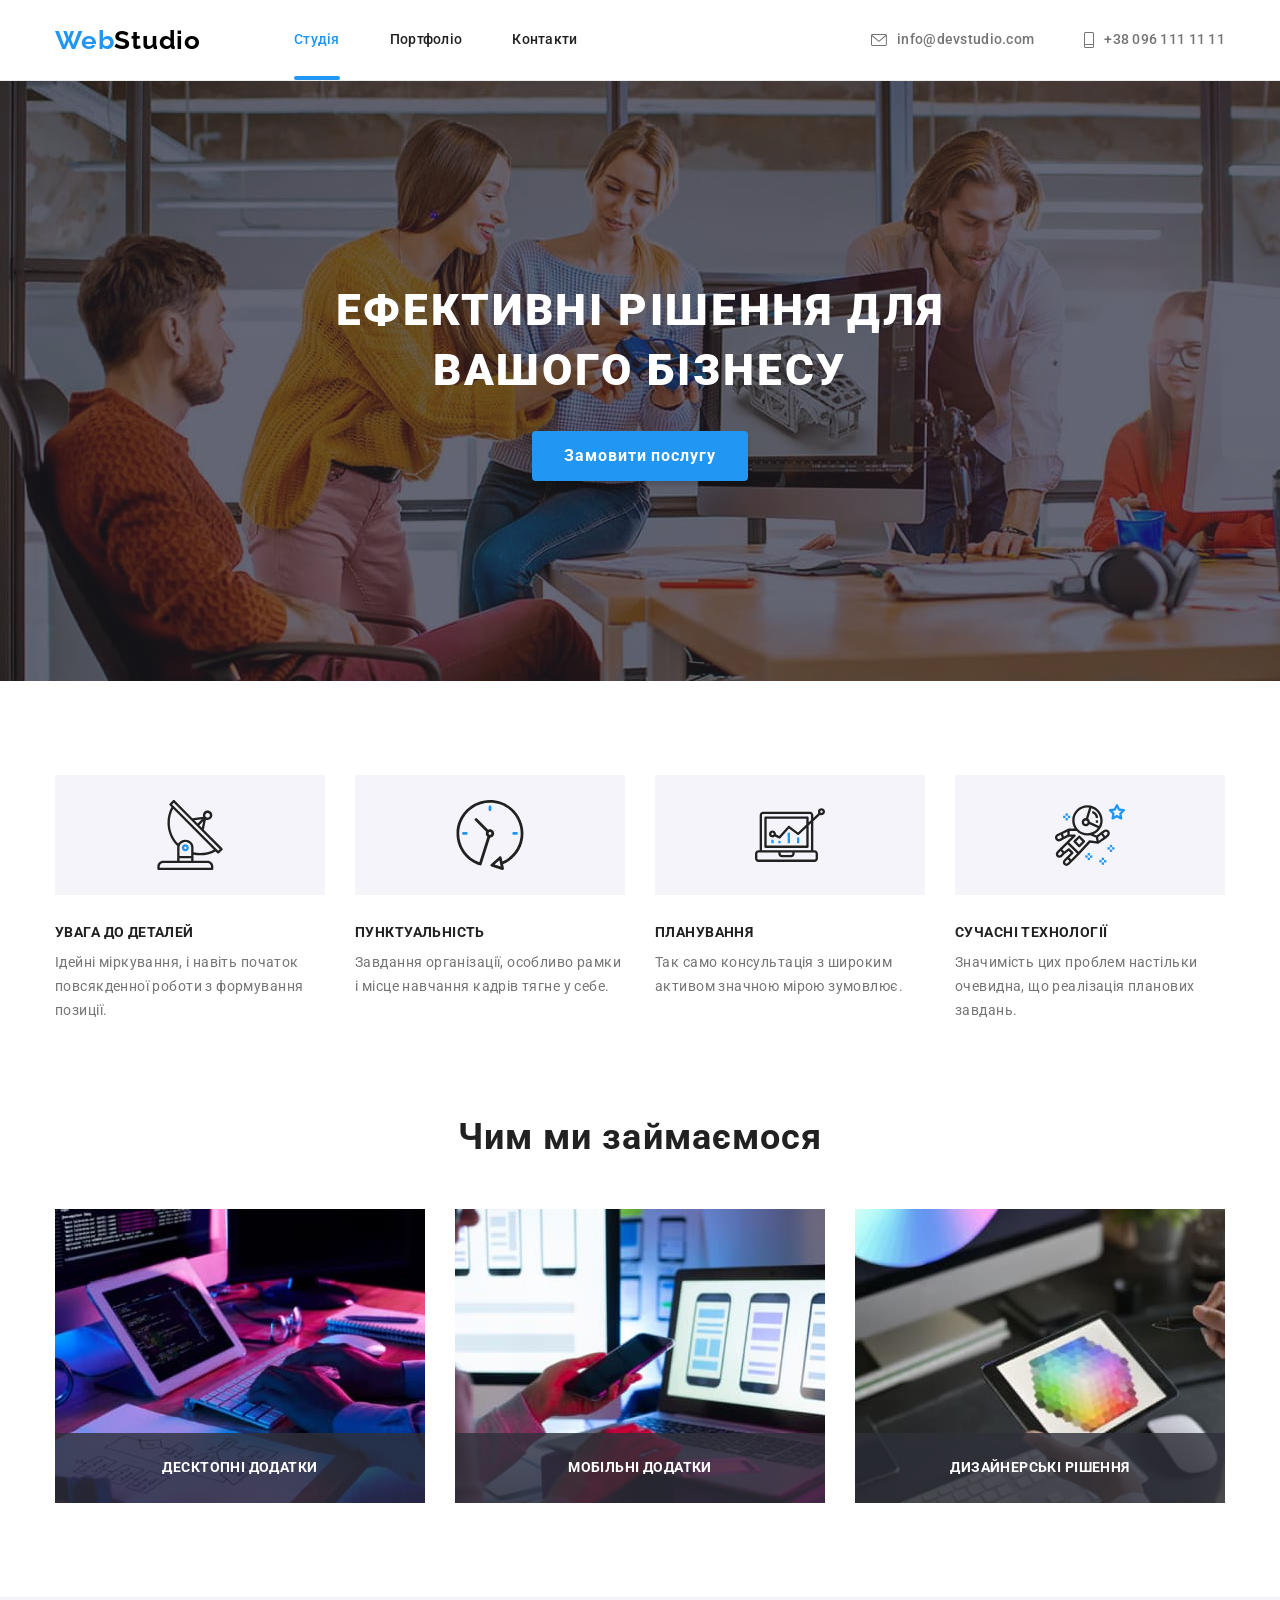
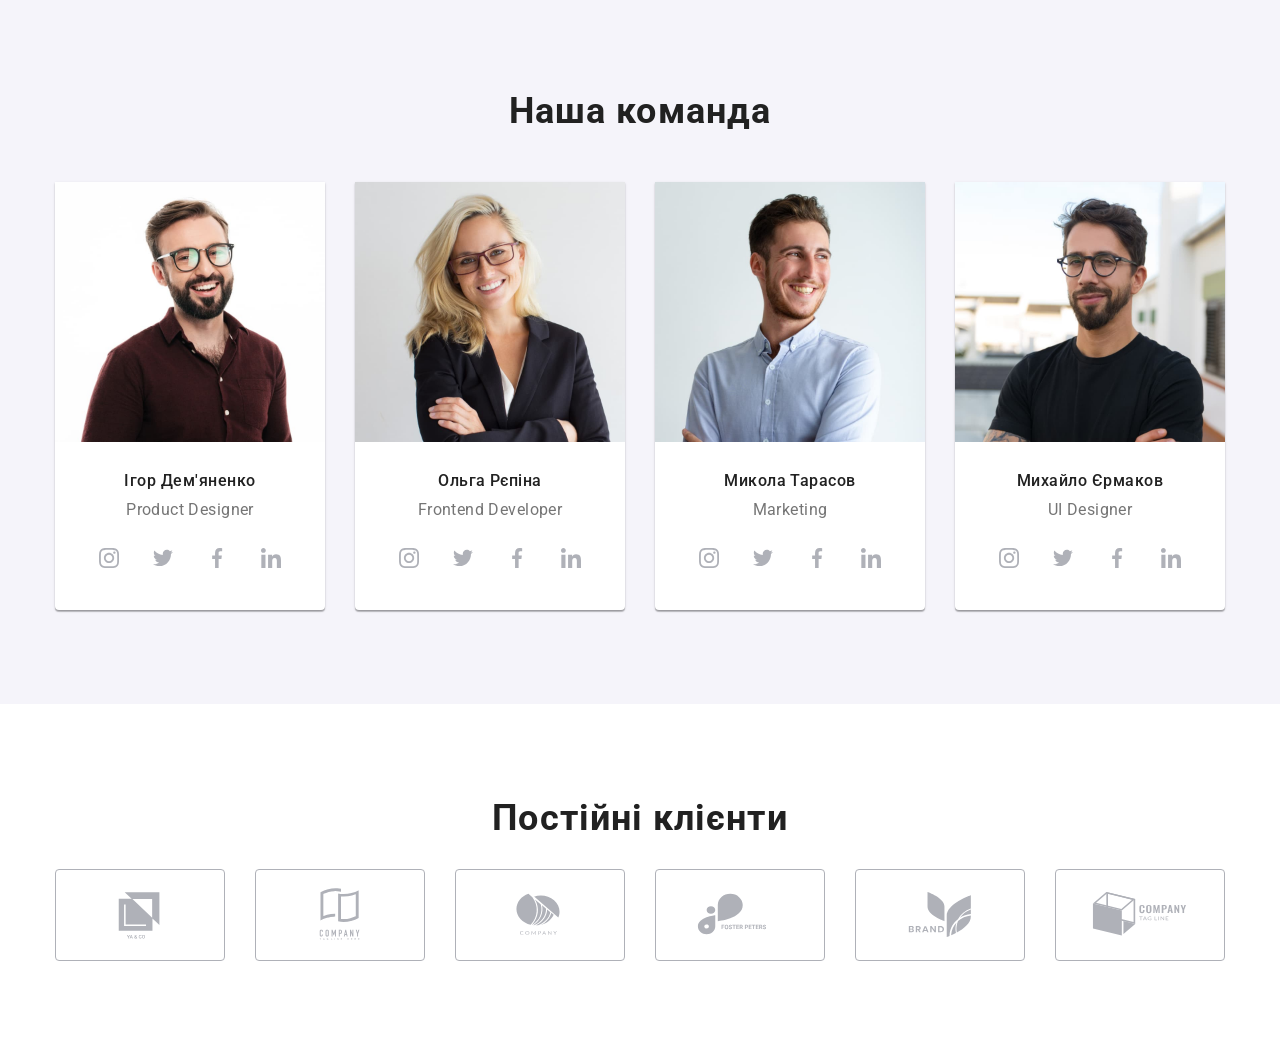
==== commit d251eda9: "update" ====
--- a/index.html
+++ b/index.html
@@ -43,7 +43,7 @@
           <li class="header__contact--link">
             <a class="header__tel header__link link-text" href="tel:+380961111111">
               <svg class="header__img--logo costomers__img" width="10" height="16">
-                <use href="./images/symbol-defs.svg#icon-tel" width="40"></use>
+                <use href="./images/symbol-defs.svg#icon-tel"></use>
               </svg>
               +38 096 111 11 11</a>
           </li>
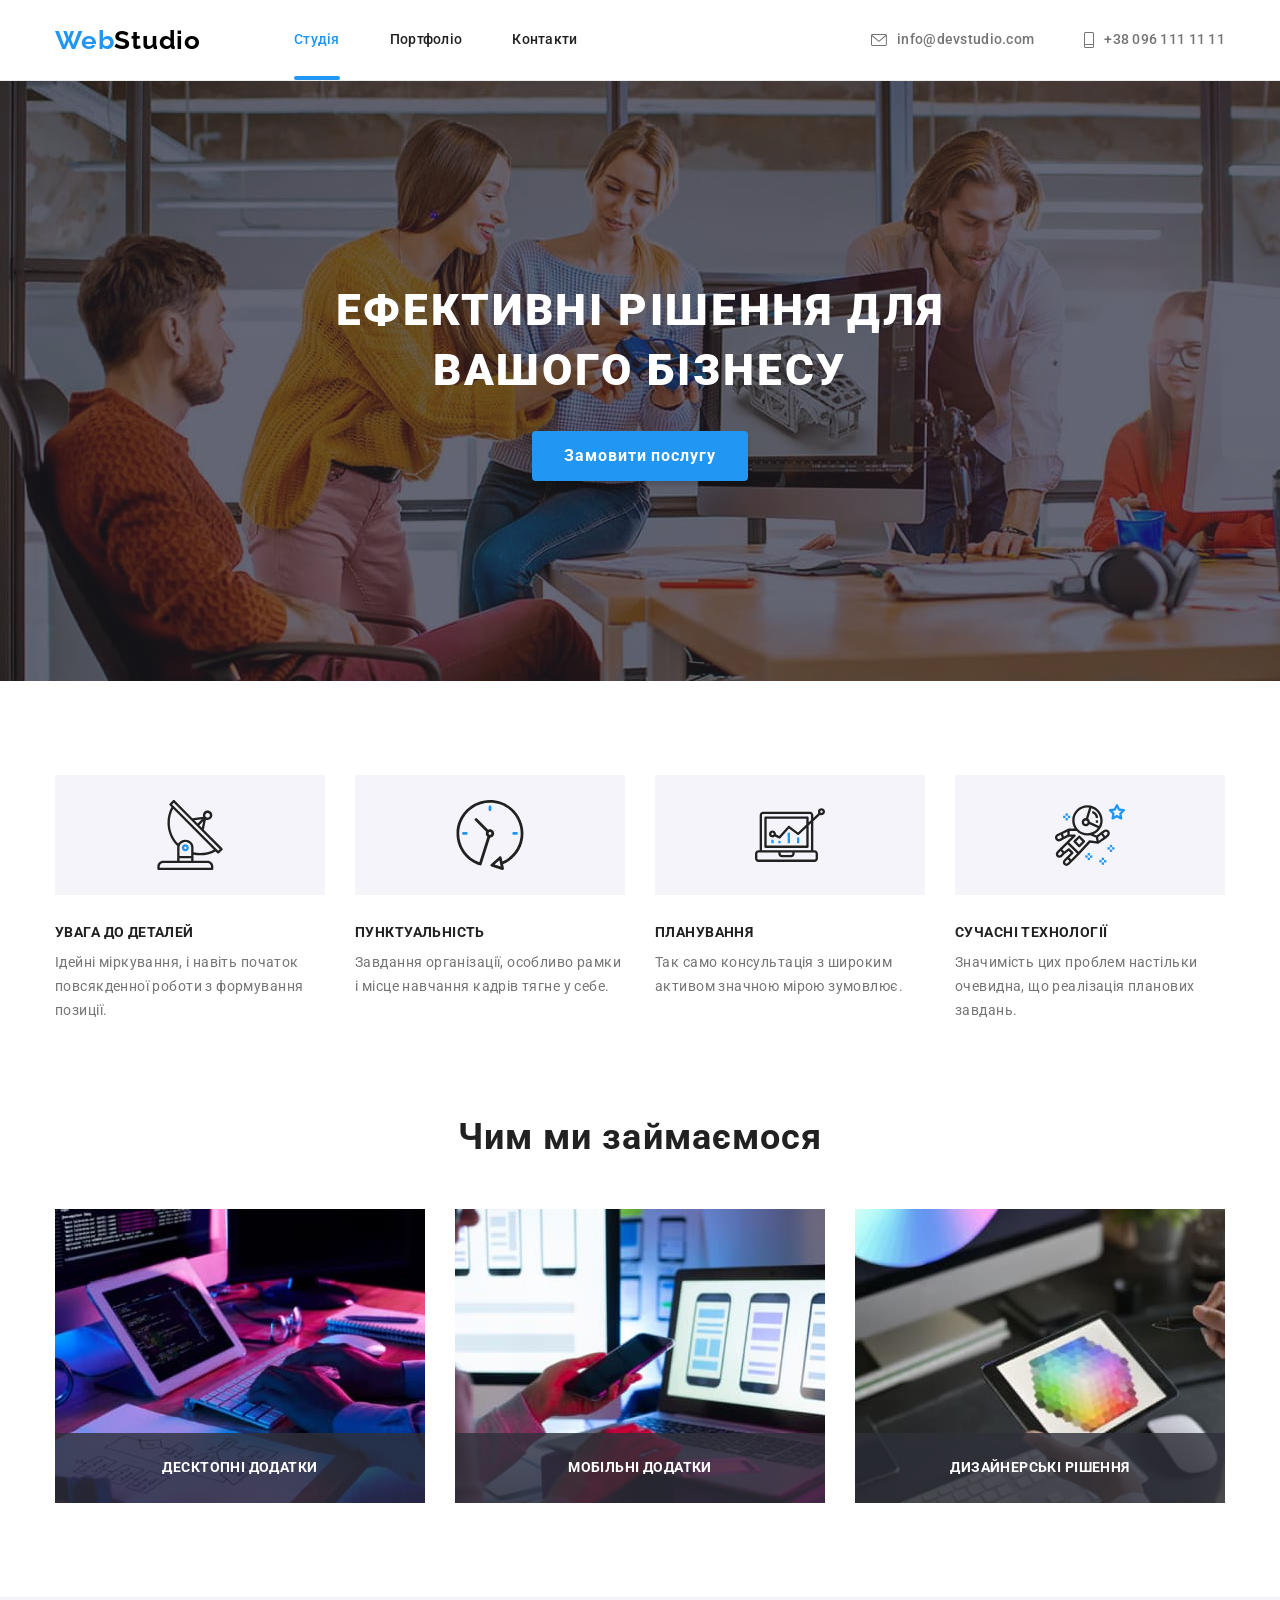
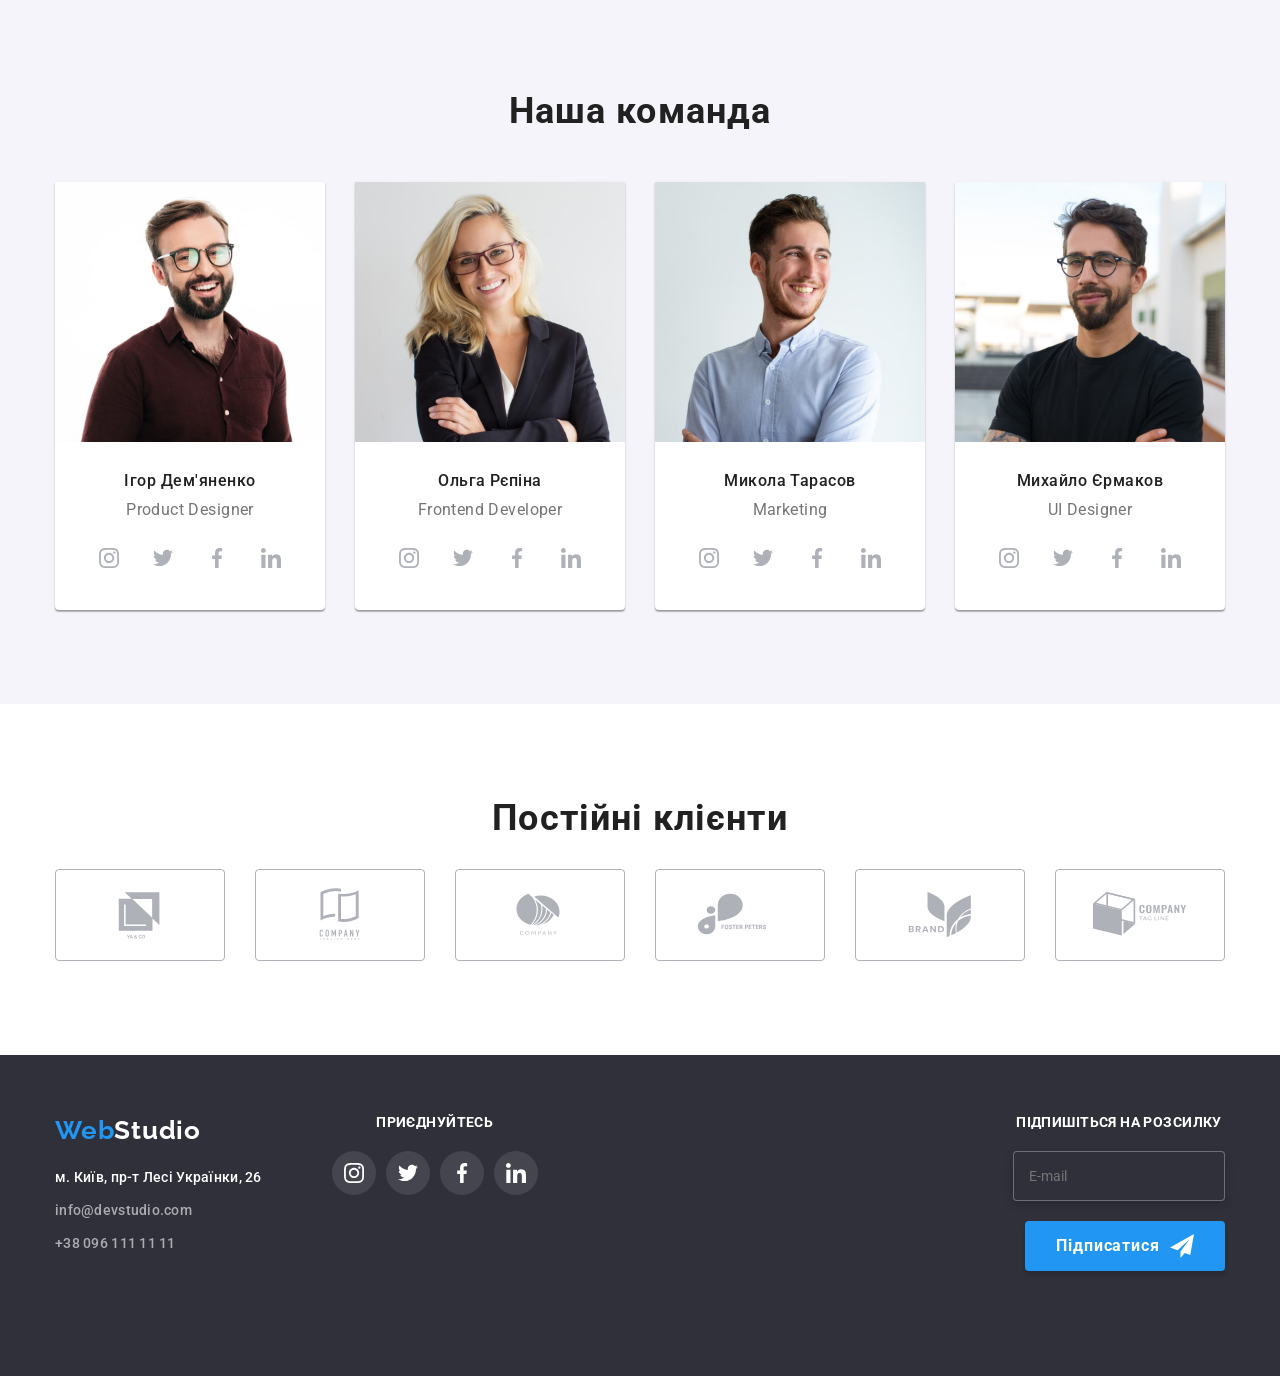
==== commit b73ed21b: "update" ====
--- a/index.html
+++ b/index.html
@@ -407,7 +407,7 @@
     </section>
   </main>
   <!-- Підвал -->
-  <!-- <footer class="footer">
+  <footer class="footer">
     <div class="container footer-thumb">
       <div class="footer-container">
         <a class="footer-logo link-text" href="./index.html">Web<span class="footer-studio">Studio</span></a>
@@ -428,9 +428,9 @@
             </li>
           </ul>
         </address>
-      </div> -->
-  <!-------------------------------Соціальні мережі--------------------------->
-  <!-- <div class="footer-container-icon">
+      </div>
+      <!-------------------------------Соціальні мережі--------------------------->
+      <div class="footer-container-icon">
         <p class="footer-title-icon">приєднуйтесь</p>
         <ul class="footer-list-icon">
           <li class="footer-link-icon">
@@ -462,9 +462,9 @@
             </a>
           </li>
         </ul>
-      </div> -->
-  <!------------------------------------ПІДПИШІТЬСЯ НА РОЗСИЛКУ--------------------------------------->
-  <!-- <div class="footer-news-email">
+      </div>
+      <!------------------------------------ПІДПИШІТЬСЯ НА РОЗСИЛКУ--------------------------------------->
+      <div class="footer-news-email">
         <p class="news-title">Підпишіться на розсилку</p>
         <form class="news-form">
           <lable class="news-lable">
@@ -472,16 +472,18 @@
           </lable>
           <input class="footer-input-news" type="text" name="email" type="email" id="email" required
             placeholder="E-mail">
-          <button class="footer-btn-news">
-            <span class="text-sign">Підписатися</span>
-            <svg class="footer-icon-news" width="24" height="24">
-              <use href="./images/symbol-defs.svg#icon-send"></use>
-            </svg>
-          </button>
+          <div class="footer-btn__container">
+            <button class="footer-btn-news">
+              <span class="text-sign">Підписатися</span>
+              <svg class="footer-icon-news" width="24" height="24">
+                <use href="./images/symbol-defs.svg#icon-send"></use>
+              </svg>
+            </button>
+          </div>
         </form>
       </div>
     </div>
-  </footer> -->
+  </footer>
   <!----------------------------------------------------------Модельне вікно--------------------------------------------->
   <div class="backdrop is-hidden" data-modal>
     <div class="modal">
--- a/css/main.min.css
+++ b/css/main.min.css
@@ -1 +1 @@
-html{box-sizing:border-box}p,h1,h2,h3,h4,h5,h6{margin:0}ul,ol{margin:0;padding-left:0;list-style:none}a{color:currentColor;text-decoration:none}img{display:block;width:100%;max-width:100%;height:auto}address{font-style:normal}button{display:block;cursor:pointer;border:none;border-radius:4px}.is-hidden{display:none}.backdrop{position:fixed;top:0;left:0;width:100%;height:100%;background-color:rgba(0,0,0,.2);visibility:visible;opacity:1;transition:opacity var(--transition-timing) var(--cubic),visibility var(--transition-timing) var(--cubic)}.backdrop.is-hidden{opacity:0;pointer-events:none;visibility:hidden}.modal{width:528px;height:581px;background-color:#fff;position:absolute;padding:17px 17px;top:50%;left:50%;transform:translate(-50%, -50%) scale(1);padding:40px}.model-tap{width:30px;height:30px;border-radius:50%;background-color:var(--main-btn-color);position:absolute;right:8px;top:8px;cursor:pointer;display:flex;align-items:center;justify-content:center;background:#fff;border:1px solid rgba(0,0,0,.1);transition:fill var(--cubic) var(--transition-timing)}.tap-modal-close{fill:#000;transition:fill var(--transition-timing) var(--cubic)}.model-tap:hover>.tap-modal-close{fill:#2196f3}.modal-title{font-family:"Roboto";font-style:normal;font-weight:700;font-size:20px;line-height:23px;text-align:center;letter-spacing:.03em;margin-bottom:12px;color:var(--main-subtitle-color)}.modal-input{width:100%;height:40px;border:1px solid rgba(33,33,33,.2);border-radius:4px;padding-left:42px;outline:rgba(0,0,0,0);transition:var(--transition-timing) var(--cubic)}.modal-input:focus{border:1px solid #2196f3}.input-wrap{position:relative}.modal-input-icon{position:absolute;top:50%;transform:translateY(-50%);left:12px;transition:var(--transition-timing) var(--cubic)}.modal-input:focus+.modal-input-icon{fill:var(--main-order-service)}.modal-lable-text{font-family:"Roboto";font-style:normal;font-weight:400;font-size:12px;line-height:14px;display:block;margin-bottom:4px;letter-spacing:.01em;color:#757575}.modal-field{margin-bottom:10px}.modal-comment{width:100%;height:120px;border:1px solid rgba(33,33,33,.2);border-radius:4px;resize:none;padding:12px 16px;outline:rgba(0,0,0,0);transition:var(--transition-timing) var(--cubic)}.modal-comment:focus{border:1px solid #2196f3}.modal-comment::-moz-placeholder{font-family:"Roboto";font-style:normal;font-weight:400;font-size:12px;line-height:14px;letter-spacing:.01em;color:rgba(117,117,117,.5)}.modal-comment:-ms-input-placeholder{font-family:"Roboto";font-style:normal;font-weight:400;font-size:12px;line-height:14px;letter-spacing:.01em;color:rgba(117,117,117,.5)}.modal-comment::placeholder{font-family:"Roboto";font-style:normal;font-weight:400;font-size:12px;line-height:14px;letter-spacing:.01em;color:rgba(117,117,117,.5)}.input-check{position:absolute;width:1px;height:1px;margin:-1px;border:0;padding:0;white-space:nowrap;-webkit-clip-path:inset(100%);clip-path:inset(100%);clip:rect(0 0 0 0);overflow:hidden}.check-text{display:flex;align-items:center;justify-content:center;font-weight:400;font-size:14px;line-height:1.71;letter-spacing:.03em}.check-text::before{display:inline-block;content:" ";width:16px;height:15px;border:2px solid #212121;border-radius:2px;margin-right:9px;transition:var(--transition-timing) var(--cubic)}.input-check:focus+.check-text::before,.input-check:hover+.check-text::before{border-color:#188ce8;box-shadow:0px 1px 1px rgba(143,64,12,.15);border-radius:2px}.input-check:checked+.check-text::before{background-color:#2196f3;background-image:url(../images/Vector.svg);background-position:center;background-repeat:no-repeat;border-color:rgba(0,0,0,0)}.modal-field-comment{margin-bottom:20px}.modal-privacy-link{display:flex;justify-content:center}.privacy-text-link{font-style:normal;font-weight:400;font-size:14px;line-height:24px;letter-spacing:.03em;color:#757575;margin-top:3px}.privacy-link{font-size:14px;line-height:1.71;margin-left:5px;letter-spacing:.03em;color:var(--main-order-service);text-underline-offset:.25em;text-decoration:underline}.modal-btn-container{display:flex;justify-content:center}.modal-btn{display:block;min-width:200px;padding:10px;font-family:"Roboto";font-style:normal;font-weight:700;font-size:16px;line-height:30px;margin:0 auto;margin-top:30px;letter-spacing:.06em;color:#fff;background:var(--main-order-service);box-shadow:0px 4px 4px rgba(0,0,0,.15);transition:var(--transition-timing) var(--cubic)}.modal-btn:hover,.modal-btn:focus{background:#188ce8;box-shadow:0px 4px 4px rgba(0,0,0,.15);border-radius:4px}.header{border-bottom:1px solid #ececec}.main__nav{display:flex;align-items:center}.header__navigation{display:flex;align-items:center}.header__logo{display:block;font-family:var(--raleway);font-weight:700;font-size:24px;line-height:1.16;letter-spacing:.03em;color:var(--main-order-service);text-decoration:none}@media screen and (min-width: 480px){.header__logo{font-size:24px;line-height:1.16}}@media screen and (min-width: 768px){.header__logo{font-size:24px;line-height:1.16}}@media screen and (min-width: 1200px){.header__logo{font-size:26px;line-height:1.19}}.header__studio{font-family:var(--raleway);color:#000}.header__list{list-style-type:none;align-items:center;flex-wrap:wrap;display:flex}@media screen and (min-width: 320px){.header__list{display:none}}@media screen and (min-width: 480px){.header__list{display:none}}@media screen and (min-width: 768px){.header__list{display:flex;margin-left:88px}}@media screen and (min-width: 1200px){.header__list{display:flex;margin-left:93px}}.header__list .header__item:not(:last-child){margin-right:50px}.header__link{color:var(--main-link-color);text-decoration:none;font-weight:500;font-size:14px;line-height:1.14;letter-spacing:.02em;padding-top:32px;padding-bottom:32px;display:flex;align-items:center;position:relative;transition:color var(--cubic),var(--transition-timing)}.header__link:hover,.header__link:focus{color:#2196f3}.current{color:#2196f3}.current::after{position:absolute;content:"";display:block;left:0;bottom:0px;width:100%;height:4px;border-radius:2px;background-color:#2196f3}.header__contact{display:flex;margin-left:auto}@media screen and (min-width: 320px){.header__contact{display:none}}@media screen and (min-width: 480px){.header__contact{display:none}}@media screen and (min-width: 768px){.header__contact{max-height:80px;display:block}}@media screen and (min-width: 1200px){.header__contact{display:flex}}.header__img--logo{margin-right:10px}.header__mail,.header__tel{height:14px;color:var(--main-text-color)}@media screen and (min-width: 768px){.header__contact .header__contact--link:not(:last-child){height:14px;display:block;margin-bottom:10px}}@media screen and (min-width: 1200px){.header__contact .header__contact--link:not(:last-child){display:flex;margin-right:50px}}.menu-open{justify-content:center;align-items:center;width:40px;height:40px;transition:var(--cubic) var(--transition-timing)}.menu-close{justify-content:center;align-items:center;width:40px;height:40px;transition:var(--cubic) var(--transition-timing)}.menu-open:hover,.menu-open:focus{fill:#2196f3}.mob-menu{position:fixed;top:0;background-color:#fff;width:100vw;height:100vh;z-index:1;padding-top:10px;padding-bottom:48px}@media screen and (min-width: 320px){.mob-menu{display:block}}@media screen and (min-width: 480px){.mob-menu{display:block}}@media screen and (min-width: 768px){.mob-menu{display:none}}@media screen and (min-width: 1200px){.mob-menu{display:none}}.mob-menu>.mob-menu__container{height:100%;display:flex;flex-direction:column;justify-content:space-between;overflow:auto}.mob-menu__container{max-width:480px;padding-left:40px;padding-right:20px;margin-left:auto;margin-right:auto}.menu-open-btn{margin-left:auto;background-color:rgba(0,0,0,0);border:none}@media screen and (min-width: 320px){.menu-open-btn{display:block}}@media screen and (min-width: 480px){.menu-open-btn{display:block}}@media screen and (min-width: 768px){.menu-open-btn{display:none}}.menu-close-btn{margin-left:auto;background-color:rgba(0,0,0,0);border:none}.mob-menu__item:not(:last-child){margin-bottom:32px}.mob-menu__item{font-family:"Roboto";font-style:normal;font-weight:500;font-size:40px;line-height:1.18;letter-spacing:.02em;color:#212121}.mob-menu__contact--tel{margin-top:50px}.mob-menu__contact--mail{margin-top:64px}.mob-menu__mail{font-family:"Roboto";font-style:normal;font-weight:500;font-size:24px;line-height:1.166;letter-spacing:.02em;color:#757575}.mob-menu__tel{font-family:"Roboto";font-style:normal;font-weight:500;font-size:34px;line-height:1.176;letter-spacing:.02em;color:#2196f3}.mob-list-icon{display:flex;margin-top:64px}.mob-link-icon:not(:last-child){margin-right:20px}.mob-address-icon{font-family:"Roboto";font-style:normal;font-weight:500;font-size:18px;line-height:22px;letter-spacing:.02em;color:#2196f3}.hero{margin:0 auto;background-image:linear-gradient(rgba(47, 48, 58, 0.4), rgba(47, 48, 58, 0.4)),url(../images/img-mob.jpg);background-color:var(--main-background);text-align:center;padding:118px 0px;max-width:768px;max-height:400px;background-repeat:no-repeat;background-size:cover}@media screen and (min-width: 768px){.hero{max-width:1200px;max-height:400px;padding:118px 0px;background-image:linear-gradient(rgba(47, 48, 58, 0.4), rgba(47, 48, 58, 0.4)),url(../images/img-tab.jpg)}}@media screen and (min-width: 1200px){.hero{max-width:1600px;max-height:600px;padding:200px 0px;background-image:linear-gradient(rgba(47, 48, 58, 0.4), rgba(47, 48, 58, 0.4)),url(../images/Img-backraund.jpg)}}.hero__title{font-family:"Roboto";font-weight:900;font-size:26px;line-height:1.615;letter-spacing:.06em;text-transform:uppercase;color:var(--main-title-color);max-width:696px;margin:0 auto;margin-bottom:30px}@media screen and (min-width: 768px){.hero__title{width:360px;height:84px}}@media screen and (min-width: 1200px){.hero__title{width:696px;height:120px;font-size:44px;line-height:1.36}}.hero__btn{font-family:inherit;font-weight:700;font-size:16px;line-height:1.88;align-items:center;text-align:center;letter-spacing:.06em;color:var(--main-title-color);cursor:pointer;background:#2196f3;box-shadow:0px 4px 4px rgba(0,0,0,.15);display:block;margin-left:auto;margin-right:auto;padding:10px 32px;max-height:50px;border:none;border-radius:4px;transition:color var(--cubic) var(--transition-timing),background-color var(--cubic) var(--transition-timing)}.hero__btn:hover,.hero__btn:focus{background-color:#188ce8}.features{padding:60px 0}@media screen and (min-width: 1200px){.features{padding:94px 0}}.features__list{list-style-type:none;display:flex;flex-wrap:wrap;gap:30px}@media screen and (min-width: 1200px){.features__list{flex-wrap:nowrap}}.features__item{width:100%}@media screen and (min-width: 768px){.features__item{width:calc((100% - 30px)/2)}}@media screen and (min-width: 1200px){.features__item{width:calc((100% - 30px)/4)}}.features__logo{width:100%;height:120px;display:flex;justify-content:center;align-items:center;background:#f5f4fa;margin-bottom:30px}.features__img{fill:currentColor}.futures__title{color:var(--main-link-color);font-weight:700;font-size:14px;line-height:1.14;text-transform:uppercase;margin-bottom:10px}.futures__text{line-height:1.71}.section{padding-top:94px;padding-bottom:94px}@media screen and (min-width: 480px),(max-width: 480px){.section{display:none}}@media screen and (min-width: 768px),(max-width: 768px){.section{display:none}}@media screen and (min-width: 1200px){.section{display:block}}.work{padding-top:0}.we-do-title{font-family:"Roboto";font-weight:700;font-size:36px;line-height:1.166;letter-spacing:.03em;color:var(--main-link-color);text-align:center;margin-bottom:50px}.we-do-list{list-style-type:none;display:flex}.we-do-list .we-do-photo:not(:last-child){margin-right:30px}.work-photo{position:relative}.work-text{position:absolute;display:flex;align-items:center;justify-content:center;bottom:0;height:70px;width:100%;background-color:rgba(47,48,58,.8);color:#fff;font-weight:700;line-height:1.14;text-transform:uppercase}.team{background:#f5f4fa;padding-top:60px;padding-bottom:60px}@media screen and (min-width: 1200px){.team{padding-top:94px;padding-bottom:94px}}.team__title{font-weight:700;font-size:28px;line-height:1.18;letter-spacing:.03em;color:var(--main-link-color);margin-bottom:50px;text-align:center}@media screen and (min-width: 1200px){.team__title{font-size:36px;line-height:1.16}}.team__list{display:flex;flex-wrap:wrap;gap:30px}@media screen and (min-width: 768px){.team__item{width:calc((100% - 30px)/2)}}@media screen and (min-width: 1200px){.team__item{max-width:270px;width:calc((100% - 30px)/4)}}.team__discription{padding-top:30px;padding-bottom:30px}.team__item{background-color:#fff;box-shadow:0px 1px 3px rgba(0,0,0,.12),0px 1px 1px rgba(0,0,0,.14),0px 2px 1px rgba(0,0,0,.2);border-radius:0px 0px 4px 4px}.team__item--title{font-family:"Roboto";font-weight:500;font-size:16px;line-height:1,87;letter-spacing:.03em;color:var(--main-link-color);text-align:center}.team__text{font-size:16px;line-height:1.18;color:#757575;margin-top:10px;text-align:center}.team__list--icon{display:flex;align-items:center;justify-content:center;margin-top:16px;gap:10px}.team__address--icon{display:flex;align-items:center;justify-content:center;background:var(--main-btn-color);color:#afb1b8;border-radius:50%;width:44px;height:44px;transition:color var(--cubic) var(--transition-timing),background var(--cubic) var(--transition-timing)}.team__address--icon:hover,.team__address--icon:focus{background:var(--main-order-service);color:var(--main-btn-color)}.team__icon{fill:currentColor;width:20px;height:20px}@media screen and (min-width: 320px){.customers{display:block;padding:60px 0}}@media screen and (min-width: 480px){.customers{display:block;padding:60px 0}}@media screen and (min-width: 768px){.customers{display:block;padding:60px 0}}@media screen and (min-width: 1200px){.customers{display:block;padding:94px 0}}.customers__title{font-family:"Roboto";font-style:normal;font-weight:700;font-size:28px;line-height:1.18;text-align:center;letter-spacing:.03em;color:#212121}@media screen and (min-width: 1200px){.customers__title{font-size:36px;line-height:1.16}}.customers__logo{display:flex;flex-wrap:wrap;align-items:center;gap:30px;margin-top:30px}.customers__link{display:flex;width:290px;height:92px;justify-content:center;align-items:center;color:#afb1b8;border:1px solid #afb1b8;border-radius:4px;transition:color var(--cubic) var(--transition-timing),border-color var(--cubic) var(--transition-timing)}.customers__link:hover,.customers__link:focus{color:var(--main-order-service);border-color:var(--main-order-service)}@media screen and (min-width: 320px){.customers__link{max-width:290px}}@media screen and (min-width: 480px){.customers__link{max-width:210px}}@media screen and (min-width: 768px){.customers__link{max-width:226px}}@media screen and (min-width: 1200px){.customers__link{max-width:170px}}.costomers__img{fill:currentColor}.navi-list{list-style-type:none;display:flex;margin-bottom:50px;justify-content:center}.list-btn{display:block}.navi-list .list-btn:not(:last-child){margin-right:8px}.navi-btn{font-family:"Roboto";font-weight:500;font-size:16px;line-height:1.62;text-align:center;letter-spacing:.03em;color:var(--mine-navi-btn-color);background:var(--main-navi-btn-background);padding:6px 22px;border:none;transition:color var(--cubic) var(--transition-timing),background var(--cubic) var(--transition-timing),box-shadow var(--cubic) var(--transition-timing)}.navi-btn:hover,.navi-btn:focus{background-color:#2196f3;color:var(--main-btn-color);box-shadow:0px 3px 1px rgba(0,0,0,.1),0px 1px 2px rgba(0,0,0,.08),0px 2px 2px rgba(0,0,0,.12)}.progect-description{padding:20px 24px;border-bottom:1px solid var(--border-color-cards);border-right:1px solid var(--border-color-cards);border-left:1px solid var(--border-color-cards)}.portfolio{padding:94px 0}.portfolio-title{color:var(--main-subtitle-color);font-weight:700;font-size:18px;line-height:2;letter-spacing:.06em;margin-bottom:4px}.portfolio-list{list-style-type:none;display:flex;flex-wrap:wrap;gap:30px}.portfolio-project{width:370px}.portfolio-project:hover .portfolio-project .portfolio-link{display:block;position:relative}.portfolio-link{display:block;transition:box-shadow var(--cubic) var(--transition-timing)}.portfolio-link:hover,.portfolio-link:focus{box-shadow:0px 1px 1px rgba(0,0,0,.12),0px 4px 4px rgba(0,0,0,.06),1px 4px 6px rgba(0,0,0,.16)}.portfolio-img-position{position:relative;overflow:hidden}.container-position-portfolio{position:absolute;display:flex;top:0px;background:rgba(33,150,243,.9);width:100%;height:100%;opacity:0;transform:translateY(101%);transition:var(--cubic),var(--transition-timing)}.portfolio-link:hover .container-position-portfolio{transform:translateY(0);opacity:1}.portfolio-link:focus .container-position-portfolio{transform:translateY(0);opacity:1;transition:var(--cubic) var(--transition-timing)}.text-position{font-family:"Roboto";font-style:normal;font-weight:400;font-size:18px;line-height:28px;letter-spacing:.03em;color:#fff;padding:64px 24px}.portfolio-sub-title{font-weight:700;font-size:18px;line-height:2;letter-spacing:.06em;margin-bottom:4px;color:var(--main-subtitle-color)}.portfolio-text{font-size:16px;line-height:1.87;letter-spacing:.03em;color:var(--main-Portfolio-text-color)}.footer{background-color:var(--main-background);padding-top:60px;padding-bottom:60px}.footer-address{margin-top:20px}.footer-logo{font-family:var(--raleway);font-style:normal;font-weight:700;font-size:26px;line-height:1.19;letter-spacing:.03em;color:var(--main-order-service);margin-bottom:20px}.footer-studio{font-family:var(--raleway);font-weight:700;font-size:26px;line-height:1.19;letter-spacing:.03em;color:var(--main-title-color)}.footer .footer-studio{margin-bottom:20px}.footer-list .footer-item:not(:last-child){margin-bottom:9px}.footer-maps{font-style:normal;font-family:"Roboto";font-weight:400;font-size:14px;line-height:1.71;letter-spacing:.03em;color:var(--main-title-color)}.footer-mail,.footer-tel{font-family:"Roboto";font-style:normal;display:block;font-size:14px;line-height:1.71;letter-spacing:.03em;color:rgba(255,255,255,.6)}.footer-link{display:block;font-family:"Roboto";font-weight:500;font-size:14px;line-height:1.71;letter-spacing:.02em;display:block;display:flex;align-items:center;transition:color var(--cubic) var(--transition-timing)}.footer-link:hover,.footer-link:focus{color:#2196f3}.footer-container-icon{margin-left:70px}.footer-list-icon{display:flex;justify-content:center;margin-top:20px;gap:10px}.footer-title-icon{color:var(--main-title-color);font-weight:700;font-size:14px;line-height:1.14;letter-spacing:.03em;text-transform:uppercase}.footer-address-icon{display:flex;align-items:center;justify-content:center;background:rgba(255,255,255,.1);color:#fff;border-radius:50%;width:44px;height:44px;transition:color var(--cubic) var(--transition-timing),background var(--cubic) var(--transition-timing)}.footer-address-icon:hover,.footer-address-icon:focus{background:#2196f3}.footer-icon{fill:currentColor}.footer-thumb{display:flex}.footer-news-email{margin-left:auto}.footer-news-email input{padding:15px;width:358px;height:50px;border:1px solid rgba(255,255,255,.3);border-radius:4px;background-color:#2f303a;color:var(--main-text-color);filter:drop-shadow(0px 4px 4px rgba(0, 0, 0, 0.15))}.footer-news-email:hover{border-color:var(--main-text-color);cursor:pointer}.news-title{font-family:"Roboto";font-style:normal;font-weight:700;font-size:14px;line-height:1.14;letter-spacing:.03em;text-transform:uppercase;color:#fff}.news-form{margin-top:20px}.footer-icon-news{margin-left:10px}.footer-btn-news{display:inline-flex;width:200px;height:50px;padding-top:10px;padding-bottom:10px;margin-left:12px;align-items:center;justify-content:center;margin-left:12px;background-color:var(--main-order-service);box-shadow:0px 4px 4px rgba(0,0,0,.15);border-radius:4px;color:var(--main-navi-btn-background);transition:box-shadow var(--cubic) var(--transition-timing),var(--cubic) var(--transition-timing)}.footer-btn-news:focus,.footer-btn-news:hover{background:#188ce8;box-shadow:0px 4px 4px rgba(0,0,0,.15);border-radius:4px}.text-sign{font-family:"Roboto";font-style:normal;font-weight:700;font-size:16px;line-height:30px;display:flex;align-items:center;text-align:center;letter-spacing:.06em;color:#fff}.footer-icon:hover{fill:currentColor}body{font-family:"roboto",sans-serif;background-color:#fff;color:var(--main-Portfolio-text-color);font-size:14px;letter-spacing:.03em}:root{--main-title-color: #ffffff;--main-link-color: #212121;--main-text-color: #757575;--main-btn-color: #ffffff;--main-subtitle-color: #212121;--main-Portfolio-text-color: #757575;--mine-navi-btn-color: #212121;--main-order-service: #2196f3;--main-background: #2f303a;--main-navi-btn-background: #f5f4fa;--border-color-cards: #eeeeee;--raleway: "raleway", sans-serif;--roboto: "roboto", sans-serif;--transition-timing: 250ms;--cubic: cubic-bezier(0.4, 0, 0.2, 1)}.visually-hidden{position:absolute;width:1px;height:1px;margin:-1px;border:0;padding:0;white-space:nowrap;-webkit-clip-path:inset(100%);clip-path:inset(100%);clip:rect(0 0 0 0);overflow:hidden}.container{margin-left:auto;margin-right:auto;padding-left:15px;padding-right:15px}@media screen and (min-width: 320px){.container{width:320px}}@media screen and (min-width: 480px){.container{width:480px}}@media screen and (min-width: 768px){.container{width:768px}}@media screen and (min-width: 1200px){.container{width:1200px}}.list-styles{list-style:none;padding-left:0}.link-text{text-decoration:none}/*# sourceMappingURL=main.min.css.map */+html{box-sizing:border-box}p,h1,h2,h3,h4,h5,h6{margin:0}ul,ol{margin:0;padding-left:0;list-style:none}a{color:currentColor;text-decoration:none}img{display:block;width:100%;max-width:100%;height:auto}address{font-style:normal}button{display:block;cursor:pointer;border:none;border-radius:4px}.backdrop{position:fixed;top:0;left:0;width:100%;height:100%;background-color:rgba(0,0,0,.2);visibility:visible;opacity:1;transition:opacity var(--transition-timing) var(--cubic),visibility var(--transition-timing) var(--cubic)}.backdrop.is-hidden{opacity:0;pointer-events:none;visibility:hidden}.backdrop .modal{width:528px;height:581px;background-color:#fff;position:absolute;padding:17px 17px;top:50%;left:50%;transform:translate(-50%, -50%) scale(1);padding:40px}.model-tap{width:30px;height:30px;border-radius:50%;background-color:var(--main-btn-color);position:absolute;right:8px;top:8px;cursor:pointer;display:flex;align-items:center;justify-content:center;background:#fff;border:1px solid rgba(0,0,0,.1);transition:fill var(--cubic) var(--transition-timing)}.tap-modal-close{fill:#000;transition:fill var(--transition-timing) var(--cubic)}.model-tap:hover>.tap-modal-close{fill:#2196f3}.modal-title{font-family:"Roboto";font-style:normal;font-weight:700;font-size:20px;line-height:23px;text-align:center;letter-spacing:.03em;margin-bottom:12px;color:var(--main-subtitle-color)}.modal-input{width:100%;height:40px;border:1px solid rgba(33,33,33,.2);border-radius:4px;padding-left:42px;outline:rgba(0,0,0,0);transition:var(--transition-timing) var(--cubic)}.modal-input:focus{border:1px solid #2196f3}.input-wrap{position:relative}.modal-input-icon{position:absolute;top:50%;transform:translateY(-50%);left:12px;transition:var(--transition-timing) var(--cubic)}.modal-input:focus+.modal-input-icon{fill:var(--main-order-service)}.modal-lable-text{font-family:"Roboto";font-style:normal;font-weight:400;font-size:12px;line-height:14px;display:block;margin-bottom:4px;letter-spacing:.01em;color:#757575}.modal-field{margin-bottom:10px}.modal-comment{width:100%;height:120px;border:1px solid rgba(33,33,33,.2);border-radius:4px;resize:none;padding:12px 16px;outline:rgba(0,0,0,0);transition:var(--transition-timing) var(--cubic)}.modal-comment:focus{border:1px solid #2196f3}.modal-comment::-moz-placeholder{font-family:"Roboto";font-style:normal;font-weight:400;font-size:12px;line-height:14px;letter-spacing:.01em;color:rgba(117,117,117,.5)}.modal-comment:-ms-input-placeholder{font-family:"Roboto";font-style:normal;font-weight:400;font-size:12px;line-height:14px;letter-spacing:.01em;color:rgba(117,117,117,.5)}.modal-comment::placeholder{font-family:"Roboto";font-style:normal;font-weight:400;font-size:12px;line-height:14px;letter-spacing:.01em;color:rgba(117,117,117,.5)}.input-check{position:absolute;width:1px;height:1px;margin:-1px;border:0;padding:0;white-space:nowrap;-webkit-clip-path:inset(100%);clip-path:inset(100%);clip:rect(0 0 0 0);overflow:hidden}.check-text{display:flex;align-items:center;justify-content:center;font-weight:400;font-size:14px;line-height:1.71;letter-spacing:.03em}.check-text::before{display:inline-block;content:" ";width:16px;height:15px;border:2px solid #212121;border-radius:2px;margin-right:9px;transition:var(--transition-timing) var(--cubic)}.input-check:focus+.check-text::before,.input-check:hover+.check-text::before{border-color:#188ce8;box-shadow:0px 1px 1px rgba(143,64,12,.15);border-radius:2px}.input-check:checked+.check-text::before{background-color:#2196f3;background-image:url(../images/Vector.svg);background-position:center;background-repeat:no-repeat;border-color:rgba(0,0,0,0)}.modal-field-comment{margin-bottom:20px}.modal-privacy-link{display:flex;justify-content:center}.privacy-text-link{font-style:normal;font-weight:400;font-size:14px;line-height:24px;letter-spacing:.03em;color:#757575;margin-top:3px}.privacy-link{font-size:14px;line-height:1.71;margin-left:5px;letter-spacing:.03em;color:var(--main-order-service);text-underline-offset:.25em;text-decoration:underline}.modal-btn-container{display:flex;justify-content:center}.modal-btn{display:block;min-width:200px;padding:10px;font-family:"Roboto";font-style:normal;font-weight:700;font-size:16px;line-height:30px;margin:0 auto;margin-top:30px;letter-spacing:.06em;color:#fff;background:var(--main-order-service);box-shadow:0px 4px 4px rgba(0,0,0,.15);transition:var(--transition-timing) var(--cubic)}.modal-btn:hover,.modal-btn:focus{background:#188ce8;box-shadow:0px 4px 4px rgba(0,0,0,.15);border-radius:4px}.menu-open{justify-content:center;align-items:center;width:40px;height:40px;margin:10px;transition:var(--cubic) var(--transition-timing)}.menu-close{justify-content:center;align-items:center;width:40px;height:40px;transition:var(--cubic) var(--transition-timing)}.menu-close:hover,.menu-close:focus{fill:#2196f3}.menu-open:hover,.menu-open:focus{fill:#2196f3}.mob-menu{position:fixed;top:0;background-color:#fff;width:100vw;height:100vh;z-index:1;padding-top:10px;padding-bottom:48px}@media screen and (min-width: 320px){.mob-menu{display:block}}@media screen and (min-width: 480px){.mob-menu{display:block}}@media screen and (min-width: 768px){.mob-menu{display:none}}@media screen and (min-width: 1200px){.mob-menu{display:none}}.mob-menu>.mob-menu__container{height:100%;display:flex;flex-direction:column;justify-content:space-between;overflow:auto}.mob-menu.is-hidden{opacity:0;pointer-events:none;visibility:hidden}.mob-menu__container{max-width:480px;padding-left:40px;padding-right:20px;margin-left:auto;margin-right:auto}.menu-open-btn{margin-left:auto;background-color:rgba(0,0,0,0);border:none}@media screen and (min-width: 320px){.menu-open-btn{display:block}}@media screen and (min-width: 480px){.menu-open-btn{display:block}}@media screen and (min-width: 768px){.menu-open-btn{display:none}}.menu-close-btn{margin-left:auto;background-color:rgba(0,0,0,0);border:none}.mob-menu__item:not(:last-child){margin-bottom:32px}.mob-menu__item{font-family:"Roboto";font-style:normal;font-weight:500;font-size:40px;line-height:1.18;letter-spacing:.02em;color:#212121}.mob-menu__contact--tel{margin-top:50px}.mob-menu__contact--mail{margin-top:64px}.mob-menu__mail{font-family:"Roboto";font-style:normal;font-weight:500;font-size:24px;line-height:1.166;letter-spacing:.02em;color:#757575}.mob-menu__tel{font-family:"Roboto";font-style:normal;font-weight:500;font-size:34px;line-height:1.176;letter-spacing:.02em;color:#2196f3}.mob-list-icon{display:flex;margin-top:64px}.mob-link-icon:not(:last-child){margin-right:20px}.mob-address-icon{font-family:"Roboto";font-style:normal;font-weight:500;font-size:18px;line-height:22px;letter-spacing:.02em;color:#2196f3}.header{border-bottom:1px solid #ececec}.main__nav{display:flex;align-items:center}.header__navigation{display:flex;align-items:center}.header__logo{display:block;font-family:var(--raleway);font-weight:700;font-size:24px;line-height:1.16;letter-spacing:.03em;color:var(--main-order-service);text-decoration:none}@media screen and (min-width: 480px){.header__logo{font-size:24px;line-height:1.16}}@media screen and (min-width: 768px){.header__logo{font-size:24px;line-height:1.16}}@media screen and (min-width: 1200px){.header__logo{font-size:26px;line-height:1.19}}.header__studio{font-family:var(--raleway);color:#000}.header__list{list-style-type:none;align-items:center;flex-wrap:wrap;display:flex}@media screen and (min-width: 320px){.header__list{display:none}}@media screen and (min-width: 480px){.header__list{display:none}}@media screen and (min-width: 768px){.header__list{display:flex;margin-left:88px}}@media screen and (min-width: 1200px){.header__list{display:flex;margin-left:93px}}.header__list .header__item:not(:last-child){margin-right:50px}.header__link{color:var(--main-link-color);text-decoration:none;font-weight:500;font-size:14px;line-height:1.14;letter-spacing:.02em;padding-top:32px;padding-bottom:32px;display:flex;align-items:center;position:relative;transition:color var(--cubic),var(--transition-timing)}.header__link:hover,.header__link:focus{color:#2196f3}.current{color:#2196f3}.current::after{position:absolute;content:"";display:block;left:0;bottom:0px;width:100%;height:4px;border-radius:2px;background-color:#2196f3}.header__contact{display:flex;margin-left:auto}@media screen and (min-width: 320px){.header__contact{display:none}}@media screen and (min-width: 480px){.header__contact{display:none}}@media screen and (min-width: 768px){.header__contact{max-height:80px;display:block}}@media screen and (min-width: 1200px){.header__contact{display:flex}}.header__img--logo{margin-right:10px}.header__mail,.header__tel{height:14px;color:var(--main-text-color)}@media screen and (min-width: 768px){.header__contact .header__contact--link:not(:last-child){height:14px;display:block;margin-bottom:10px}}@media screen and (min-width: 1200px){.header__contact .header__contact--link:not(:last-child){display:flex;margin-right:50px}}.hero{margin:0 auto;background-image:linear-gradient(rgba(47, 48, 58, 0.4), rgba(47, 48, 58, 0.4)),url(../images/img-mob.jpg);background-color:var(--main-background);text-align:center;padding:118px 0px;max-width:768px;max-height:400px;background-repeat:no-repeat;background-size:cover}@media screen and (min-width: 768px){.hero{max-width:1200px;max-height:400px;padding:118px 0px;background-image:linear-gradient(rgba(47, 48, 58, 0.4), rgba(47, 48, 58, 0.4)),url(../images/img-tab.jpg)}}@media screen and (min-width: 1200px){.hero{max-width:1600px;max-height:600px;padding:200px 0px;background-image:linear-gradient(rgba(47, 48, 58, 0.4), rgba(47, 48, 58, 0.4)),url(../images/Img-backraund.jpg)}}.hero__title{font-family:"Roboto";font-weight:900;font-size:26px;line-height:1.615;letter-spacing:.06em;text-transform:uppercase;color:var(--main-title-color);max-width:696px;margin:0 auto;margin-bottom:30px}@media screen and (min-width: 768px){.hero__title{width:360px;height:84px}}@media screen and (min-width: 1200px){.hero__title{width:696px;height:120px;font-size:44px;line-height:1.36}}.hero__btn{font-family:inherit;font-weight:700;font-size:16px;line-height:1.88;align-items:center;text-align:center;letter-spacing:.06em;color:var(--main-title-color);cursor:pointer;background:#2196f3;box-shadow:0px 4px 4px rgba(0,0,0,.15);display:block;margin-left:auto;margin-right:auto;padding:10px 32px;max-height:50px;border:none;border-radius:4px;transition:color var(--cubic) var(--transition-timing),background-color var(--cubic) var(--transition-timing)}.hero__btn:hover,.hero__btn:focus{background-color:#188ce8}.features{padding:60px 0}@media screen and (min-width: 1200px){.features{padding:94px 0}}.features__list{list-style-type:none;display:flex;flex-wrap:wrap;gap:30px}@media screen and (min-width: 1200px){.features__list{flex-wrap:nowrap}}.features__item{width:100%}@media screen and (min-width: 768px){.features__item{width:calc((100% - 30px)/2)}}@media screen and (min-width: 1200px){.features__item{width:calc((100% - 30px)/4)}}.features__logo{width:100%;height:120px;display:flex;justify-content:center;align-items:center;background:#f5f4fa;margin-bottom:30px}.features__img{fill:currentColor}.futures__title{color:var(--main-link-color);font-weight:700;font-size:14px;line-height:1.14;text-transform:uppercase;margin-bottom:10px}.futures__text{line-height:1.71}.section{padding-top:94px;padding-bottom:94px}@media screen and (min-width: 480px),(max-width: 480px){.section{display:none}}@media screen and (min-width: 768px),(max-width: 768px){.section{display:none}}@media screen and (min-width: 1200px){.section{display:block}}.work{padding-top:0}.we-do-title{font-family:"Roboto";font-weight:700;font-size:36px;line-height:1.166;letter-spacing:.03em;color:var(--main-link-color);text-align:center;margin-bottom:50px}.we-do-list{list-style-type:none;display:flex}.we-do-list .we-do-photo:not(:last-child){margin-right:30px}.work-photo{position:relative}.work-text{position:absolute;display:flex;align-items:center;justify-content:center;bottom:0;height:70px;width:100%;background-color:rgba(47,48,58,.8);color:#fff;font-weight:700;line-height:1.14;text-transform:uppercase}.team{background:#f5f4fa;padding-top:60px;padding-bottom:60px}@media screen and (min-width: 1200px){.team{padding-top:94px;padding-bottom:94px}}.team__title{font-weight:700;font-size:28px;line-height:1.18;letter-spacing:.03em;color:var(--main-link-color);margin-bottom:50px;text-align:center}@media screen and (min-width: 1200px){.team__title{font-size:36px;line-height:1.16}}.team__list{display:flex;flex-wrap:wrap;gap:30px}@media screen and (min-width: 768px){.team__item{width:calc((100% - 30px)/2)}}@media screen and (min-width: 1200px){.team__item{max-width:270px;width:calc((100% - 30px)/4)}}.team__discription{padding-top:30px;padding-bottom:30px}.team__item{background-color:#fff;box-shadow:0px 1px 3px rgba(0,0,0,.12),0px 1px 1px rgba(0,0,0,.14),0px 2px 1px rgba(0,0,0,.2);border-radius:0px 0px 4px 4px}.team__item--title{font-family:"Roboto";font-weight:500;font-size:16px;line-height:1,87;letter-spacing:.03em;color:var(--main-link-color);text-align:center}.team__text{font-size:16px;line-height:1.18;color:#757575;margin-top:10px;text-align:center}.team__list--icon{display:flex;align-items:center;justify-content:center;margin-top:16px;gap:10px}.team__address--icon{display:flex;align-items:center;justify-content:center;background:var(--main-btn-color);color:#afb1b8;border-radius:50%;width:44px;height:44px;transition:color var(--cubic) var(--transition-timing),background var(--cubic) var(--transition-timing)}.team__address--icon:hover,.team__address--icon:focus{background:var(--main-order-service);color:var(--main-btn-color)}.team__icon{fill:currentColor;width:20px;height:20px}@media screen and (min-width: 320px){.customers{display:block;padding:60px 0}}@media screen and (min-width: 480px){.customers{display:block;padding:60px 0}}@media screen and (min-width: 768px){.customers{display:block;padding:60px 0}}@media screen and (min-width: 1200px){.customers{display:block;padding:94px 0}}.customers__title{font-family:"Roboto";font-style:normal;font-weight:700;font-size:28px;line-height:1.18;text-align:center;letter-spacing:.03em;color:#212121}@media screen and (min-width: 1200px){.customers__title{font-size:36px;line-height:1.16}}.customers__logo{display:flex;flex-wrap:wrap;align-items:center;gap:30px;margin-top:30px}.customers__link{display:flex;width:290px;height:92px;justify-content:center;align-items:center;color:#afb1b8;border:1px solid #afb1b8;border-radius:4px;transition:color var(--cubic) var(--transition-timing),border-color var(--cubic) var(--transition-timing)}.customers__link:hover,.customers__link:focus{color:var(--main-order-service);border-color:var(--main-order-service)}@media screen and (min-width: 320px){.customers__link{max-width:290px}}@media screen and (min-width: 480px){.customers__link{max-width:210px}}@media screen and (min-width: 768px){.customers__link{max-width:226px}}@media screen and (min-width: 1200px){.customers__link{max-width:170px}}.costomers__img{fill:currentColor}.navi-list{list-style-type:none;display:flex;margin-bottom:50px;justify-content:center}.list-btn{display:block}.navi-list .list-btn:not(:last-child){margin-right:8px}.navi-btn{font-family:"Roboto";font-weight:500;font-size:16px;line-height:1.62;text-align:center;letter-spacing:.03em;color:var(--mine-navi-btn-color);background:var(--main-navi-btn-background);padding:6px 22px;border:none;transition:color var(--cubic) var(--transition-timing),background var(--cubic) var(--transition-timing),box-shadow var(--cubic) var(--transition-timing)}.navi-btn:hover,.navi-btn:focus{background-color:#2196f3;color:var(--main-btn-color);box-shadow:0px 3px 1px rgba(0,0,0,.1),0px 1px 2px rgba(0,0,0,.08),0px 2px 2px rgba(0,0,0,.12)}.progect-description{padding:20px 24px;border-bottom:1px solid var(--border-color-cards);border-right:1px solid var(--border-color-cards);border-left:1px solid var(--border-color-cards)}.portfolio{padding:94px 0}.portfolio-title{color:var(--main-subtitle-color);font-weight:700;font-size:18px;line-height:2;letter-spacing:.06em;margin-bottom:4px}.portfolio-list{list-style-type:none;display:flex;flex-wrap:wrap;gap:30px}.portfolio-project{width:370px}.portfolio-project:hover .portfolio-project .portfolio-link{display:block;position:relative}.portfolio-link{display:block;transition:box-shadow var(--cubic) var(--transition-timing)}.portfolio-link:hover,.portfolio-link:focus{box-shadow:0px 1px 1px rgba(0,0,0,.12),0px 4px 4px rgba(0,0,0,.06),1px 4px 6px rgba(0,0,0,.16)}.portfolio-img-position{position:relative;overflow:hidden}.container-position-portfolio{position:absolute;display:flex;top:0px;background:rgba(33,150,243,.9);width:100%;height:100%;opacity:0;transform:translateY(101%);transition:var(--cubic),var(--transition-timing)}.portfolio-link:hover .container-position-portfolio{transform:translateY(0);opacity:1}.portfolio-link:focus .container-position-portfolio{transform:translateY(0);opacity:1;transition:var(--cubic) var(--transition-timing)}.text-position{font-family:"Roboto";font-style:normal;font-weight:400;font-size:18px;line-height:28px;letter-spacing:.03em;color:#fff;padding:64px 24px}.portfolio-sub-title{font-weight:700;font-size:18px;line-height:2;letter-spacing:.06em;margin-bottom:4px;color:var(--main-subtitle-color)}.portfolio-text{font-size:16px;line-height:1.87;letter-spacing:.03em;color:var(--main-Portfolio-text-color)}.footer{background-color:var(--main-background);padding-top:60px;padding-bottom:60px}.footer-thumb{display:block}@media screen and (min-width: 768px){.footer-thumb{display:flex}}@media screen and (min-width: 1200px){.footer-thumb{display:flex}}.footer-address{margin-top:20px}@media screen and (min-width: 320px){.footer-address{margin-bottom:60px}}@media screen and (min-width: 480px){.footer-address{margin-bottom:60px}}.footer-logo{font-family:var(--raleway);font-style:normal;font-weight:700;font-size:26px;line-height:1.19;letter-spacing:.03em;color:var(--main-order-service);margin-bottom:20px;display:flex}@media screen and (min-width: 320px){.footer-logo{justify-content:center}}@media screen and (min-width: 480px){.footer-logo{justify-content:center}}@media screen and (min-width: 768px){.footer-logo{display:block}}@media screen and (min-width: 1200px){.footer-logo{display:block}}.footer-studio{font-family:var(--raleway);font-weight:700;font-size:26px;line-height:1.19;letter-spacing:.03em;color:var(--main-title-color)}.footer .footer-studio{margin-bottom:20px}.footer-list{margin-bottom:60px;justify-content:center;align-items:center;flex-wrap:wrap}.footer-list .footer-item:not(:last-child){margin-bottom:9px}.footer-maps{font-style:normal;font-family:"Roboto";font-weight:400;font-size:14px;line-height:1.71;letter-spacing:.03em;color:var(--main-title-color)}.footer-mail,.footer-tel{font-family:"Roboto";font-style:normal;display:block;font-size:14px;line-height:1.71;letter-spacing:.03em;color:rgba(255,255,255,.6)}.footer-link{font-family:"Roboto";font-weight:500;font-size:14px;line-height:1.71;letter-spacing:.02em;display:block;align-items:center;transition:color var(--cubic) var(--transition-timing);display:flex}.footer-link:hover,.footer-link:focus{color:#2196f3}@media screen and (min-width: 320px){.footer-link{justify-content:center}}@media screen and (min-width: 480px){.footer-link{justify-content:center}}@media screen and (min-width: 768px){.footer-link{display:block}}@media screen and (min-width: 1200px){.footer-link{display:block}}@media screen and (min-width: 1200px){.footer-container-icon{margin-left:70px}}.footer-list-icon{display:flex;justify-content:center;margin-top:20px;gap:10px}@media screen and (min-width: 320px){.footer-list-icon{margin-bottom:60px}}@media screen and (min-width: 480px){.footer-list-icon{margin-bottom:60px}}.footer-title-icon{display:flex;color:var(--main-title-color);font-weight:700;font-size:14px;line-height:1.14;letter-spacing:.03em;text-transform:uppercase}@media screen and (min-width: 320px){.footer-title-icon{justify-content:center}}@media screen and (min-width: 480px){.footer-title-icon{justify-content:center}}.footer-address-icon{display:flex;align-items:center;justify-content:center;background:rgba(255,255,255,.1);color:#fff;border-radius:50%;width:44px;height:44px;transition:color var(--cubic) var(--transition-timing),background var(--cubic) var(--transition-timing)}.footer-address-icon:hover,.footer-address-icon:focus{background:#2196f3}@media screen and (min-width: 320px){.footer-address-icon{justify-content:center}}@media screen and (min-width: 480px){.footer-address-icon{justify-content:center}}.footer-icon{fill:currentColor}.footer-news-email{margin-left:auto}.footer-news-email input{padding:15px;width:358px;height:50px;border:1px solid rgba(255,255,255,.3);border-radius:4px;background-color:#2f303a;color:var(--main-text-color);filter:drop-shadow(0px 4px 4px rgba(0, 0, 0, 0.15))}@media screen and (min-width: 320px){.footer-news-email input{width:100%}}@media screen and (min-width: 480px){.footer-news-email input{width:100%}}.footer-news-email:hover{border-color:var(--main-text-color);cursor:pointer}.news-title{font-family:"Roboto";font-style:normal;font-weight:700;font-size:14px;line-height:1.14;letter-spacing:.03em;text-transform:uppercase;color:#fff}@media screen and (min-width: 320px){.news-title{display:flex;justify-content:center}}@media screen and (min-width: 480px){.news-title{display:flex;justify-content:center}}@media screen and (min-width: 320px){.footer-input-news{width:100%}}@media screen and (min-width: 480px){.footer-input-news{width:100%}}.news-form{margin-top:20px}.footer-icon-news{margin-left:10px}@media screen and (min-width: 320px){.footer-btn__container{margin-top:20px;display:flex;justify-content:center}}@media screen and (min-width: 480px){.footer-btn__container{margin-top:20px;display:flex;justify-content:center}}.footer-btn-news{width:200px;height:50px;padding-top:10px;padding-bottom:10px;margin-left:12px;align-items:center;justify-content:center;margin-left:12px;background-color:var(--main-order-service);box-shadow:0px 4px 4px rgba(0,0,0,.15);border-radius:4px;color:var(--main-navi-btn-background);transition:box-shadow var(--cubic) var(--transition-timing),var(--cubic) var(--transition-timing)}.footer-btn-news:focus,.footer-btn-news:hover{background:#188ce8;box-shadow:0px 4px 4px rgba(0,0,0,.15);border-radius:4px}@media screen and (min-width: 320px){.footer-btn-news{display:flex;justify-content:center}}@media screen and (min-width: 480px){.footer-btn-news{display:flex;justify-content:center}}.text-sign{font-family:"Roboto";font-style:normal;font-weight:700;font-size:16px;line-height:30px;display:flex;align-items:center;text-align:center;letter-spacing:.06em;color:#fff}.footer-icon:hover{fill:currentColor}body{font-family:"roboto",sans-serif;background-color:#fff;color:var(--main-Portfolio-text-color);font-size:14px;letter-spacing:.03em}:root{--main-title-color: #ffffff;--main-link-color: #212121;--main-text-color: #757575;--main-btn-color: #ffffff;--main-subtitle-color: #212121;--main-Portfolio-text-color: #757575;--mine-navi-btn-color: #212121;--main-order-service: #2196f3;--main-background: #2f303a;--main-navi-btn-background: #f5f4fa;--border-color-cards: #eeeeee;--raleway: "raleway", sans-serif;--roboto: "roboto", sans-serif;--transition-timing: 250ms;--cubic: cubic-bezier(0.4, 0, 0.2, 1)}.visually-hidden{position:absolute;width:1px;height:1px;margin:-1px;border:0;padding:0;white-space:nowrap;-webkit-clip-path:inset(100%);clip-path:inset(100%);clip:rect(0 0 0 0);overflow:hidden}.container{margin-left:auto;margin-right:auto;padding-left:15px;padding-right:15px}@media screen and (min-width: 320px){.container{width:320px}}@media screen and (min-width: 480px){.container{width:480px}}@media screen and (min-width: 768px){.container{width:768px}}@media screen and (min-width: 1200px){.container{width:1200px}}.list-styles{list-style:none;padding-left:0}.link-text{text-decoration:none}/*# sourceMappingURL=main.min.css.map */
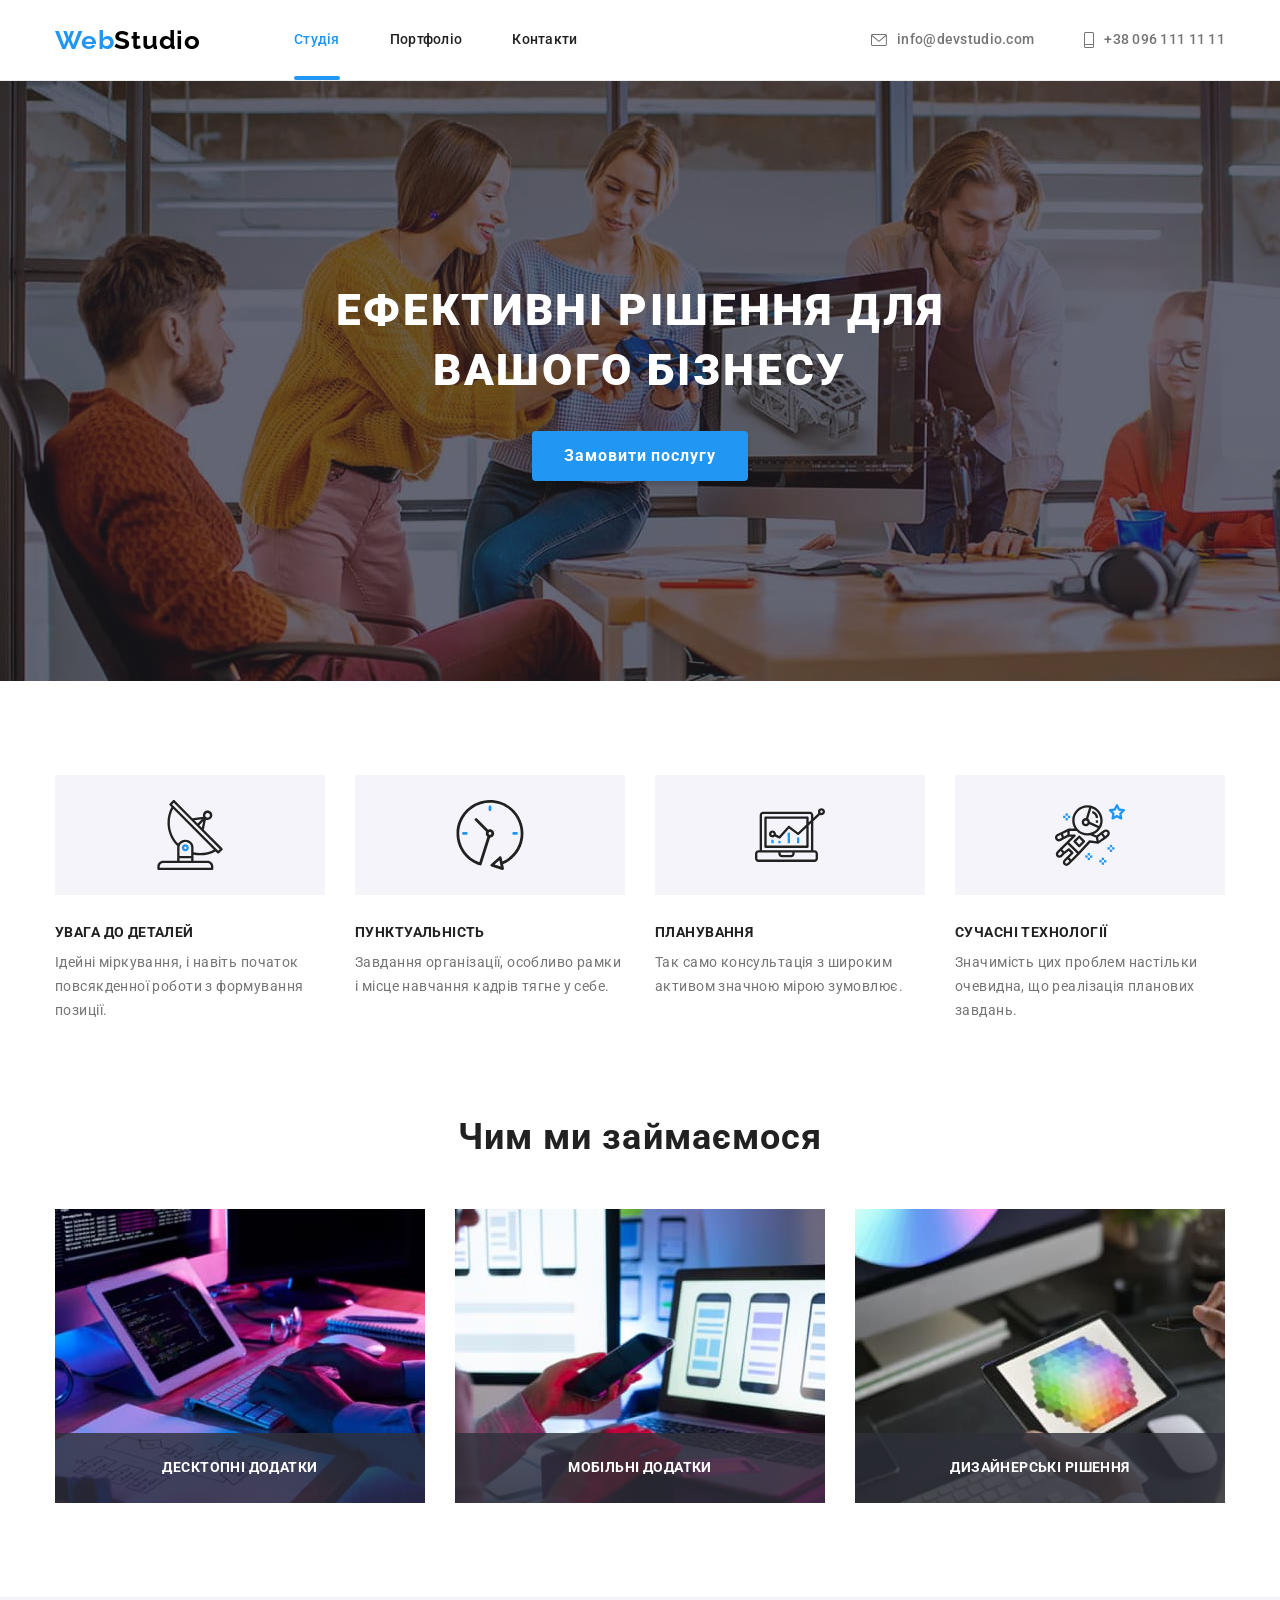
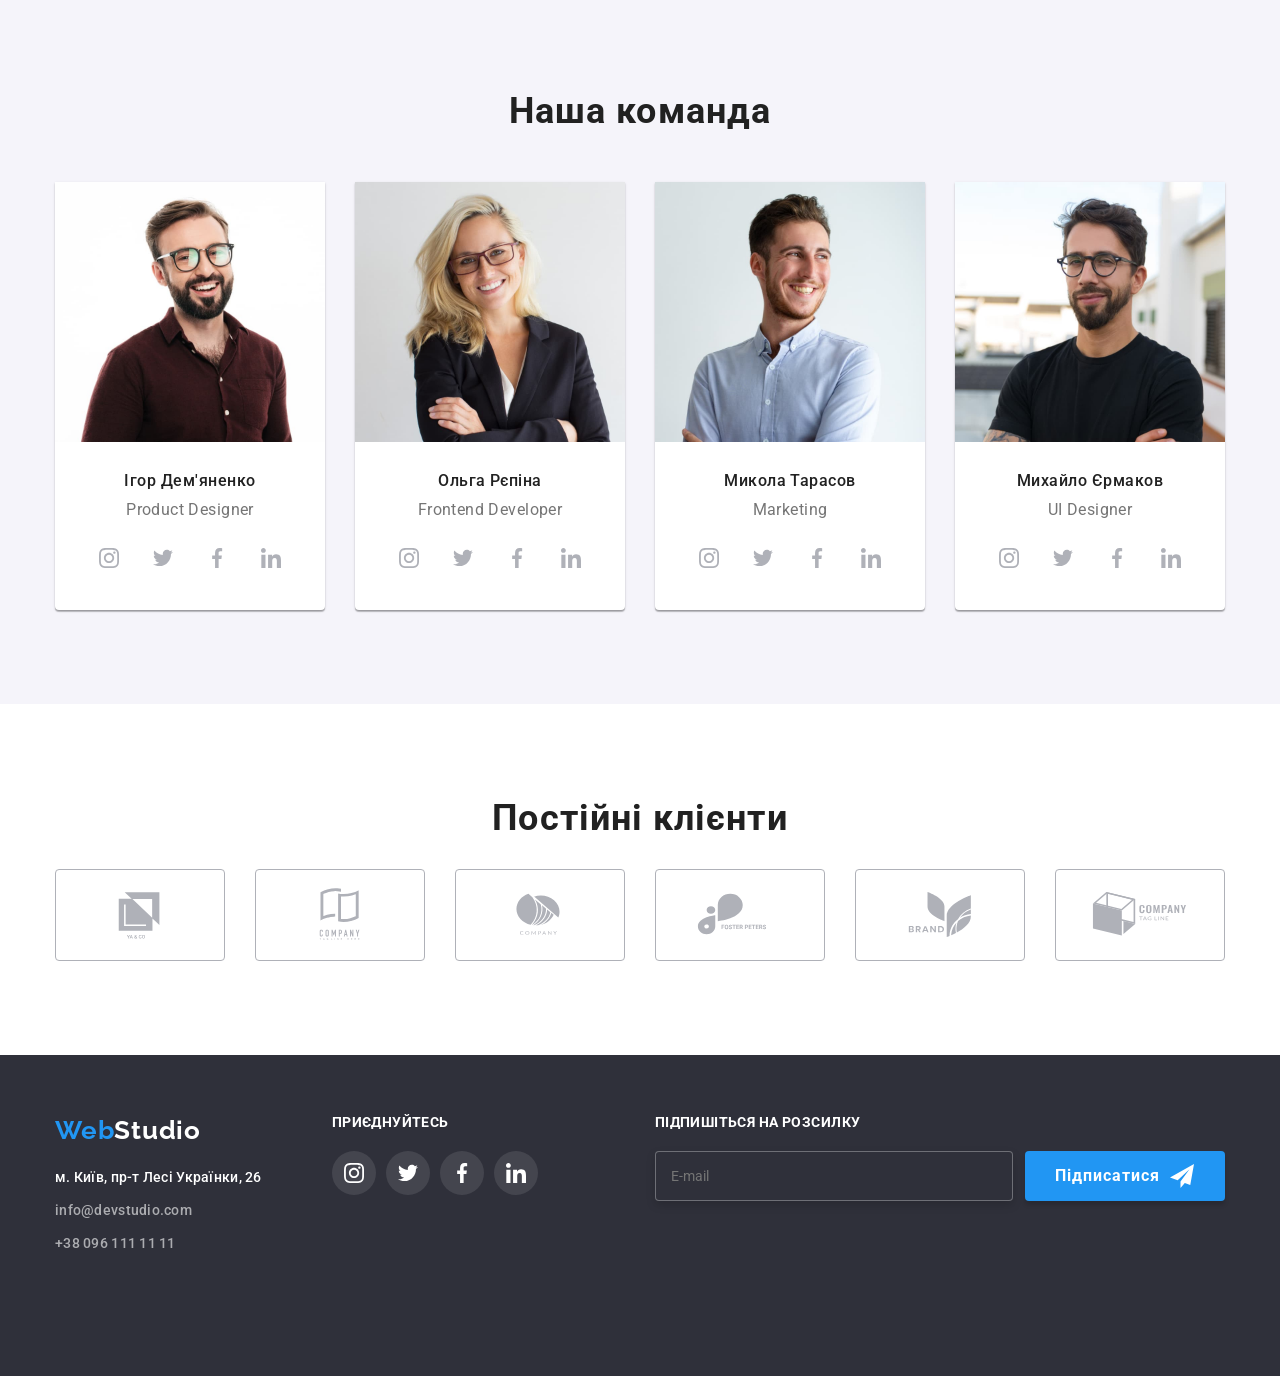
==== commit d41f7b21: "update" ====
--- a/index.html
+++ b/index.html
@@ -466,20 +466,22 @@
       <!------------------------------------ПІДПИШІТЬСЯ НА РОЗСИЛКУ--------------------------------------->
       <div class="footer-news-email">
         <p class="news-title">Підпишіться на розсилку</p>
-        <form class="news-form">
-          <lable class="news-lable">
-            <form action="email"></form>
-          </lable>
-          <input class="footer-input-news" type="text" name="email" type="email" id="email" required
-            placeholder="E-mail">
-          <div class="footer-btn__container">
-            <button class="footer-btn-news">
-              <span class="text-sign">Підписатися</span>
-              <svg class="footer-icon-news" width="24" height="24">
-                <use href="./images/symbol-defs.svg#icon-send"></use>
-              </svg>
-            </button>
-          </div>
+        <div class="subscribe-block">
+          <form class="news-form">
+            <lable class="news-lable">
+              <form action="email"></form>
+            </lable>
+            <input class="footer-input-news" type="text" name="email" type="email" id="email" required
+              placeholder="E-mail">
+            <div class="footer-btn__container">
+              <button class="footer-btn-news">
+                <span class="text-sign">Підписатися</span>
+                <svg class="footer-icon-news" width="24" height="24">
+                  <use href="./images/symbol-defs.svg#icon-send"></use>
+                </svg>
+              </button>
+            </div>
+        </div>
         </form>
       </div>
     </div>
--- a/css/main.min.css
+++ b/css/main.min.css
@@ -1 +1 @@
-html{box-sizing:border-box}p,h1,h2,h3,h4,h5,h6{margin:0}ul,ol{margin:0;padding-left:0;list-style:none}a{color:currentColor;text-decoration:none}img{display:block;width:100%;max-width:100%;height:auto}address{font-style:normal}button{display:block;cursor:pointer;border:none;border-radius:4px}.backdrop{position:fixed;top:0;left:0;width:100%;height:100%;background-color:rgba(0,0,0,.2);visibility:visible;opacity:1;transition:opacity var(--transition-timing) var(--cubic),visibility var(--transition-timing) var(--cubic)}.backdrop.is-hidden{opacity:0;pointer-events:none;visibility:hidden}.backdrop .modal{width:528px;height:581px;background-color:#fff;position:absolute;padding:17px 17px;top:50%;left:50%;transform:translate(-50%, -50%) scale(1);padding:40px}.model-tap{width:30px;height:30px;border-radius:50%;background-color:var(--main-btn-color);position:absolute;right:8px;top:8px;cursor:pointer;display:flex;align-items:center;justify-content:center;background:#fff;border:1px solid rgba(0,0,0,.1);transition:fill var(--cubic) var(--transition-timing)}.tap-modal-close{fill:#000;transition:fill var(--transition-timing) var(--cubic)}.model-tap:hover>.tap-modal-close{fill:#2196f3}.modal-title{font-family:"Roboto";font-style:normal;font-weight:700;font-size:20px;line-height:23px;text-align:center;letter-spacing:.03em;margin-bottom:12px;color:var(--main-subtitle-color)}.modal-input{width:100%;height:40px;border:1px solid rgba(33,33,33,.2);border-radius:4px;padding-left:42px;outline:rgba(0,0,0,0);transition:var(--transition-timing) var(--cubic)}.modal-input:focus{border:1px solid #2196f3}.input-wrap{position:relative}.modal-input-icon{position:absolute;top:50%;transform:translateY(-50%);left:12px;transition:var(--transition-timing) var(--cubic)}.modal-input:focus+.modal-input-icon{fill:var(--main-order-service)}.modal-lable-text{font-family:"Roboto";font-style:normal;font-weight:400;font-size:12px;line-height:14px;display:block;margin-bottom:4px;letter-spacing:.01em;color:#757575}.modal-field{margin-bottom:10px}.modal-comment{width:100%;height:120px;border:1px solid rgba(33,33,33,.2);border-radius:4px;resize:none;padding:12px 16px;outline:rgba(0,0,0,0);transition:var(--transition-timing) var(--cubic)}.modal-comment:focus{border:1px solid #2196f3}.modal-comment::-moz-placeholder{font-family:"Roboto";font-style:normal;font-weight:400;font-size:12px;line-height:14px;letter-spacing:.01em;color:rgba(117,117,117,.5)}.modal-comment:-ms-input-placeholder{font-family:"Roboto";font-style:normal;font-weight:400;font-size:12px;line-height:14px;letter-spacing:.01em;color:rgba(117,117,117,.5)}.modal-comment::placeholder{font-family:"Roboto";font-style:normal;font-weight:400;font-size:12px;line-height:14px;letter-spacing:.01em;color:rgba(117,117,117,.5)}.input-check{position:absolute;width:1px;height:1px;margin:-1px;border:0;padding:0;white-space:nowrap;-webkit-clip-path:inset(100%);clip-path:inset(100%);clip:rect(0 0 0 0);overflow:hidden}.check-text{display:flex;align-items:center;justify-content:center;font-weight:400;font-size:14px;line-height:1.71;letter-spacing:.03em}.check-text::before{display:inline-block;content:" ";width:16px;height:15px;border:2px solid #212121;border-radius:2px;margin-right:9px;transition:var(--transition-timing) var(--cubic)}.input-check:focus+.check-text::before,.input-check:hover+.check-text::before{border-color:#188ce8;box-shadow:0px 1px 1px rgba(143,64,12,.15);border-radius:2px}.input-check:checked+.check-text::before{background-color:#2196f3;background-image:url(../images/Vector.svg);background-position:center;background-repeat:no-repeat;border-color:rgba(0,0,0,0)}.modal-field-comment{margin-bottom:20px}.modal-privacy-link{display:flex;justify-content:center}.privacy-text-link{font-style:normal;font-weight:400;font-size:14px;line-height:24px;letter-spacing:.03em;color:#757575;margin-top:3px}.privacy-link{font-size:14px;line-height:1.71;margin-left:5px;letter-spacing:.03em;color:var(--main-order-service);text-underline-offset:.25em;text-decoration:underline}.modal-btn-container{display:flex;justify-content:center}.modal-btn{display:block;min-width:200px;padding:10px;font-family:"Roboto";font-style:normal;font-weight:700;font-size:16px;line-height:30px;margin:0 auto;margin-top:30px;letter-spacing:.06em;color:#fff;background:var(--main-order-service);box-shadow:0px 4px 4px rgba(0,0,0,.15);transition:var(--transition-timing) var(--cubic)}.modal-btn:hover,.modal-btn:focus{background:#188ce8;box-shadow:0px 4px 4px rgba(0,0,0,.15);border-radius:4px}.menu-open{justify-content:center;align-items:center;width:40px;height:40px;margin:10px;transition:var(--cubic) var(--transition-timing)}.menu-close{justify-content:center;align-items:center;width:40px;height:40px;transition:var(--cubic) var(--transition-timing)}.menu-close:hover,.menu-close:focus{fill:#2196f3}.menu-open:hover,.menu-open:focus{fill:#2196f3}.mob-menu{position:fixed;top:0;background-color:#fff;width:100vw;height:100vh;z-index:1;padding-top:10px;padding-bottom:48px}@media screen and (min-width: 320px){.mob-menu{display:block}}@media screen and (min-width: 480px){.mob-menu{display:block}}@media screen and (min-width: 768px){.mob-menu{display:none}}@media screen and (min-width: 1200px){.mob-menu{display:none}}.mob-menu>.mob-menu__container{height:100%;display:flex;flex-direction:column;justify-content:space-between;overflow:auto}.mob-menu.is-hidden{opacity:0;pointer-events:none;visibility:hidden}.mob-menu__container{max-width:480px;padding-left:40px;padding-right:20px;margin-left:auto;margin-right:auto}.menu-open-btn{margin-left:auto;background-color:rgba(0,0,0,0);border:none}@media screen and (min-width: 320px){.menu-open-btn{display:block}}@media screen and (min-width: 480px){.menu-open-btn{display:block}}@media screen and (min-width: 768px){.menu-open-btn{display:none}}.menu-close-btn{margin-left:auto;background-color:rgba(0,0,0,0);border:none}.mob-menu__item:not(:last-child){margin-bottom:32px}.mob-menu__item{font-family:"Roboto";font-style:normal;font-weight:500;font-size:40px;line-height:1.18;letter-spacing:.02em;color:#212121}.mob-menu__contact--tel{margin-top:50px}.mob-menu__contact--mail{margin-top:64px}.mob-menu__mail{font-family:"Roboto";font-style:normal;font-weight:500;font-size:24px;line-height:1.166;letter-spacing:.02em;color:#757575}.mob-menu__tel{font-family:"Roboto";font-style:normal;font-weight:500;font-size:34px;line-height:1.176;letter-spacing:.02em;color:#2196f3}.mob-list-icon{display:flex;margin-top:64px}.mob-link-icon:not(:last-child){margin-right:20px}.mob-address-icon{font-family:"Roboto";font-style:normal;font-weight:500;font-size:18px;line-height:22px;letter-spacing:.02em;color:#2196f3}.header{border-bottom:1px solid #ececec}.main__nav{display:flex;align-items:center}.header__navigation{display:flex;align-items:center}.header__logo{display:block;font-family:var(--raleway);font-weight:700;font-size:24px;line-height:1.16;letter-spacing:.03em;color:var(--main-order-service);text-decoration:none}@media screen and (min-width: 480px){.header__logo{font-size:24px;line-height:1.16}}@media screen and (min-width: 768px){.header__logo{font-size:24px;line-height:1.16}}@media screen and (min-width: 1200px){.header__logo{font-size:26px;line-height:1.19}}.header__studio{font-family:var(--raleway);color:#000}.header__list{list-style-type:none;align-items:center;flex-wrap:wrap;display:flex}@media screen and (min-width: 320px){.header__list{display:none}}@media screen and (min-width: 480px){.header__list{display:none}}@media screen and (min-width: 768px){.header__list{display:flex;margin-left:88px}}@media screen and (min-width: 1200px){.header__list{display:flex;margin-left:93px}}.header__list .header__item:not(:last-child){margin-right:50px}.header__link{color:var(--main-link-color);text-decoration:none;font-weight:500;font-size:14px;line-height:1.14;letter-spacing:.02em;padding-top:32px;padding-bottom:32px;display:flex;align-items:center;position:relative;transition:color var(--cubic),var(--transition-timing)}.header__link:hover,.header__link:focus{color:#2196f3}.current{color:#2196f3}.current::after{position:absolute;content:"";display:block;left:0;bottom:0px;width:100%;height:4px;border-radius:2px;background-color:#2196f3}.header__contact{display:flex;margin-left:auto}@media screen and (min-width: 320px){.header__contact{display:none}}@media screen and (min-width: 480px){.header__contact{display:none}}@media screen and (min-width: 768px){.header__contact{max-height:80px;display:block}}@media screen and (min-width: 1200px){.header__contact{display:flex}}.header__img--logo{margin-right:10px}.header__mail,.header__tel{height:14px;color:var(--main-text-color)}@media screen and (min-width: 768px){.header__contact .header__contact--link:not(:last-child){height:14px;display:block;margin-bottom:10px}}@media screen and (min-width: 1200px){.header__contact .header__contact--link:not(:last-child){display:flex;margin-right:50px}}.hero{margin:0 auto;background-image:linear-gradient(rgba(47, 48, 58, 0.4), rgba(47, 48, 58, 0.4)),url(../images/img-mob.jpg);background-color:var(--main-background);text-align:center;padding:118px 0px;max-width:768px;max-height:400px;background-repeat:no-repeat;background-size:cover}@media screen and (min-width: 768px){.hero{max-width:1200px;max-height:400px;padding:118px 0px;background-image:linear-gradient(rgba(47, 48, 58, 0.4), rgba(47, 48, 58, 0.4)),url(../images/img-tab.jpg)}}@media screen and (min-width: 1200px){.hero{max-width:1600px;max-height:600px;padding:200px 0px;background-image:linear-gradient(rgba(47, 48, 58, 0.4), rgba(47, 48, 58, 0.4)),url(../images/Img-backraund.jpg)}}.hero__title{font-family:"Roboto";font-weight:900;font-size:26px;line-height:1.615;letter-spacing:.06em;text-transform:uppercase;color:var(--main-title-color);max-width:696px;margin:0 auto;margin-bottom:30px}@media screen and (min-width: 768px){.hero__title{width:360px;height:84px}}@media screen and (min-width: 1200px){.hero__title{width:696px;height:120px;font-size:44px;line-height:1.36}}.hero__btn{font-family:inherit;font-weight:700;font-size:16px;line-height:1.88;align-items:center;text-align:center;letter-spacing:.06em;color:var(--main-title-color);cursor:pointer;background:#2196f3;box-shadow:0px 4px 4px rgba(0,0,0,.15);display:block;margin-left:auto;margin-right:auto;padding:10px 32px;max-height:50px;border:none;border-radius:4px;transition:color var(--cubic) var(--transition-timing),background-color var(--cubic) var(--transition-timing)}.hero__btn:hover,.hero__btn:focus{background-color:#188ce8}.features{padding:60px 0}@media screen and (min-width: 1200px){.features{padding:94px 0}}.features__list{list-style-type:none;display:flex;flex-wrap:wrap;gap:30px}@media screen and (min-width: 1200px){.features__list{flex-wrap:nowrap}}.features__item{width:100%}@media screen and (min-width: 768px){.features__item{width:calc((100% - 30px)/2)}}@media screen and (min-width: 1200px){.features__item{width:calc((100% - 30px)/4)}}.features__logo{width:100%;height:120px;display:flex;justify-content:center;align-items:center;background:#f5f4fa;margin-bottom:30px}.features__img{fill:currentColor}.futures__title{color:var(--main-link-color);font-weight:700;font-size:14px;line-height:1.14;text-transform:uppercase;margin-bottom:10px}.futures__text{line-height:1.71}.section{padding-top:94px;padding-bottom:94px}@media screen and (min-width: 480px),(max-width: 480px){.section{display:none}}@media screen and (min-width: 768px),(max-width: 768px){.section{display:none}}@media screen and (min-width: 1200px){.section{display:block}}.work{padding-top:0}.we-do-title{font-family:"Roboto";font-weight:700;font-size:36px;line-height:1.166;letter-spacing:.03em;color:var(--main-link-color);text-align:center;margin-bottom:50px}.we-do-list{list-style-type:none;display:flex}.we-do-list .we-do-photo:not(:last-child){margin-right:30px}.work-photo{position:relative}.work-text{position:absolute;display:flex;align-items:center;justify-content:center;bottom:0;height:70px;width:100%;background-color:rgba(47,48,58,.8);color:#fff;font-weight:700;line-height:1.14;text-transform:uppercase}.team{background:#f5f4fa;padding-top:60px;padding-bottom:60px}@media screen and (min-width: 1200px){.team{padding-top:94px;padding-bottom:94px}}.team__title{font-weight:700;font-size:28px;line-height:1.18;letter-spacing:.03em;color:var(--main-link-color);margin-bottom:50px;text-align:center}@media screen and (min-width: 1200px){.team__title{font-size:36px;line-height:1.16}}.team__list{display:flex;flex-wrap:wrap;gap:30px}@media screen and (min-width: 768px){.team__item{width:calc((100% - 30px)/2)}}@media screen and (min-width: 1200px){.team__item{max-width:270px;width:calc((100% - 30px)/4)}}.team__discription{padding-top:30px;padding-bottom:30px}.team__item{background-color:#fff;box-shadow:0px 1px 3px rgba(0,0,0,.12),0px 1px 1px rgba(0,0,0,.14),0px 2px 1px rgba(0,0,0,.2);border-radius:0px 0px 4px 4px}.team__item--title{font-family:"Roboto";font-weight:500;font-size:16px;line-height:1,87;letter-spacing:.03em;color:var(--main-link-color);text-align:center}.team__text{font-size:16px;line-height:1.18;color:#757575;margin-top:10px;text-align:center}.team__list--icon{display:flex;align-items:center;justify-content:center;margin-top:16px;gap:10px}.team__address--icon{display:flex;align-items:center;justify-content:center;background:var(--main-btn-color);color:#afb1b8;border-radius:50%;width:44px;height:44px;transition:color var(--cubic) var(--transition-timing),background var(--cubic) var(--transition-timing)}.team__address--icon:hover,.team__address--icon:focus{background:var(--main-order-service);color:var(--main-btn-color)}.team__icon{fill:currentColor;width:20px;height:20px}@media screen and (min-width: 320px){.customers{display:block;padding:60px 0}}@media screen and (min-width: 480px){.customers{display:block;padding:60px 0}}@media screen and (min-width: 768px){.customers{display:block;padding:60px 0}}@media screen and (min-width: 1200px){.customers{display:block;padding:94px 0}}.customers__title{font-family:"Roboto";font-style:normal;font-weight:700;font-size:28px;line-height:1.18;text-align:center;letter-spacing:.03em;color:#212121}@media screen and (min-width: 1200px){.customers__title{font-size:36px;line-height:1.16}}.customers__logo{display:flex;flex-wrap:wrap;align-items:center;gap:30px;margin-top:30px}.customers__link{display:flex;width:290px;height:92px;justify-content:center;align-items:center;color:#afb1b8;border:1px solid #afb1b8;border-radius:4px;transition:color var(--cubic) var(--transition-timing),border-color var(--cubic) var(--transition-timing)}.customers__link:hover,.customers__link:focus{color:var(--main-order-service);border-color:var(--main-order-service)}@media screen and (min-width: 320px){.customers__link{max-width:290px}}@media screen and (min-width: 480px){.customers__link{max-width:210px}}@media screen and (min-width: 768px){.customers__link{max-width:226px}}@media screen and (min-width: 1200px){.customers__link{max-width:170px}}.costomers__img{fill:currentColor}.navi-list{list-style-type:none;display:flex;margin-bottom:50px;justify-content:center}.list-btn{display:block}.navi-list .list-btn:not(:last-child){margin-right:8px}.navi-btn{font-family:"Roboto";font-weight:500;font-size:16px;line-height:1.62;text-align:center;letter-spacing:.03em;color:var(--mine-navi-btn-color);background:var(--main-navi-btn-background);padding:6px 22px;border:none;transition:color var(--cubic) var(--transition-timing),background var(--cubic) var(--transition-timing),box-shadow var(--cubic) var(--transition-timing)}.navi-btn:hover,.navi-btn:focus{background-color:#2196f3;color:var(--main-btn-color);box-shadow:0px 3px 1px rgba(0,0,0,.1),0px 1px 2px rgba(0,0,0,.08),0px 2px 2px rgba(0,0,0,.12)}.progect-description{padding:20px 24px;border-bottom:1px solid var(--border-color-cards);border-right:1px solid var(--border-color-cards);border-left:1px solid var(--border-color-cards)}.portfolio{padding:94px 0}.portfolio-title{color:var(--main-subtitle-color);font-weight:700;font-size:18px;line-height:2;letter-spacing:.06em;margin-bottom:4px}.portfolio-list{list-style-type:none;display:flex;flex-wrap:wrap;gap:30px}.portfolio-project{width:370px}.portfolio-project:hover .portfolio-project .portfolio-link{display:block;position:relative}.portfolio-link{display:block;transition:box-shadow var(--cubic) var(--transition-timing)}.portfolio-link:hover,.portfolio-link:focus{box-shadow:0px 1px 1px rgba(0,0,0,.12),0px 4px 4px rgba(0,0,0,.06),1px 4px 6px rgba(0,0,0,.16)}.portfolio-img-position{position:relative;overflow:hidden}.container-position-portfolio{position:absolute;display:flex;top:0px;background:rgba(33,150,243,.9);width:100%;height:100%;opacity:0;transform:translateY(101%);transition:var(--cubic),var(--transition-timing)}.portfolio-link:hover .container-position-portfolio{transform:translateY(0);opacity:1}.portfolio-link:focus .container-position-portfolio{transform:translateY(0);opacity:1;transition:var(--cubic) var(--transition-timing)}.text-position{font-family:"Roboto";font-style:normal;font-weight:400;font-size:18px;line-height:28px;letter-spacing:.03em;color:#fff;padding:64px 24px}.portfolio-sub-title{font-weight:700;font-size:18px;line-height:2;letter-spacing:.06em;margin-bottom:4px;color:var(--main-subtitle-color)}.portfolio-text{font-size:16px;line-height:1.87;letter-spacing:.03em;color:var(--main-Portfolio-text-color)}.footer{background-color:var(--main-background);padding-top:60px;padding-bottom:60px}.footer-thumb{display:block}@media screen and (min-width: 768px){.footer-thumb{display:flex}}@media screen and (min-width: 1200px){.footer-thumb{display:flex}}.footer-address{margin-top:20px}@media screen and (min-width: 320px){.footer-address{margin-bottom:60px}}@media screen and (min-width: 480px){.footer-address{margin-bottom:60px}}.footer-logo{font-family:var(--raleway);font-style:normal;font-weight:700;font-size:26px;line-height:1.19;letter-spacing:.03em;color:var(--main-order-service);margin-bottom:20px;display:flex}@media screen and (min-width: 320px){.footer-logo{justify-content:center}}@media screen and (min-width: 480px){.footer-logo{justify-content:center}}@media screen and (min-width: 768px){.footer-logo{display:block}}@media screen and (min-width: 1200px){.footer-logo{display:block}}.footer-studio{font-family:var(--raleway);font-weight:700;font-size:26px;line-height:1.19;letter-spacing:.03em;color:var(--main-title-color)}.footer .footer-studio{margin-bottom:20px}.footer-list{margin-bottom:60px;justify-content:center;align-items:center;flex-wrap:wrap}.footer-list .footer-item:not(:last-child){margin-bottom:9px}.footer-maps{font-style:normal;font-family:"Roboto";font-weight:400;font-size:14px;line-height:1.71;letter-spacing:.03em;color:var(--main-title-color)}.footer-mail,.footer-tel{font-family:"Roboto";font-style:normal;display:block;font-size:14px;line-height:1.71;letter-spacing:.03em;color:rgba(255,255,255,.6)}.footer-link{font-family:"Roboto";font-weight:500;font-size:14px;line-height:1.71;letter-spacing:.02em;display:block;align-items:center;transition:color var(--cubic) var(--transition-timing);display:flex}.footer-link:hover,.footer-link:focus{color:#2196f3}@media screen and (min-width: 320px){.footer-link{justify-content:center}}@media screen and (min-width: 480px){.footer-link{justify-content:center}}@media screen and (min-width: 768px){.footer-link{display:block}}@media screen and (min-width: 1200px){.footer-link{display:block}}@media screen and (min-width: 1200px){.footer-container-icon{margin-left:70px}}.footer-list-icon{display:flex;justify-content:center;margin-top:20px;gap:10px}@media screen and (min-width: 320px){.footer-list-icon{margin-bottom:60px}}@media screen and (min-width: 480px){.footer-list-icon{margin-bottom:60px}}.footer-title-icon{display:flex;color:var(--main-title-color);font-weight:700;font-size:14px;line-height:1.14;letter-spacing:.03em;text-transform:uppercase}@media screen and (min-width: 320px){.footer-title-icon{justify-content:center}}@media screen and (min-width: 480px){.footer-title-icon{justify-content:center}}.footer-address-icon{display:flex;align-items:center;justify-content:center;background:rgba(255,255,255,.1);color:#fff;border-radius:50%;width:44px;height:44px;transition:color var(--cubic) var(--transition-timing),background var(--cubic) var(--transition-timing)}.footer-address-icon:hover,.footer-address-icon:focus{background:#2196f3}@media screen and (min-width: 320px){.footer-address-icon{justify-content:center}}@media screen and (min-width: 480px){.footer-address-icon{justify-content:center}}.footer-icon{fill:currentColor}.footer-news-email{margin-left:auto}.footer-news-email input{padding:15px;width:358px;height:50px;border:1px solid rgba(255,255,255,.3);border-radius:4px;background-color:#2f303a;color:var(--main-text-color);filter:drop-shadow(0px 4px 4px rgba(0, 0, 0, 0.15))}@media screen and (min-width: 320px){.footer-news-email input{width:100%}}@media screen and (min-width: 480px){.footer-news-email input{width:100%}}.footer-news-email:hover{border-color:var(--main-text-color);cursor:pointer}.news-title{font-family:"Roboto";font-style:normal;font-weight:700;font-size:14px;line-height:1.14;letter-spacing:.03em;text-transform:uppercase;color:#fff}@media screen and (min-width: 320px){.news-title{display:flex;justify-content:center}}@media screen and (min-width: 480px){.news-title{display:flex;justify-content:center}}@media screen and (min-width: 320px){.footer-input-news{width:100%}}@media screen and (min-width: 480px){.footer-input-news{width:100%}}.news-form{margin-top:20px}.footer-icon-news{margin-left:10px}@media screen and (min-width: 320px){.footer-btn__container{margin-top:20px;display:flex;justify-content:center}}@media screen and (min-width: 480px){.footer-btn__container{margin-top:20px;display:flex;justify-content:center}}.footer-btn-news{width:200px;height:50px;padding-top:10px;padding-bottom:10px;margin-left:12px;align-items:center;justify-content:center;margin-left:12px;background-color:var(--main-order-service);box-shadow:0px 4px 4px rgba(0,0,0,.15);border-radius:4px;color:var(--main-navi-btn-background);transition:box-shadow var(--cubic) var(--transition-timing),var(--cubic) var(--transition-timing)}.footer-btn-news:focus,.footer-btn-news:hover{background:#188ce8;box-shadow:0px 4px 4px rgba(0,0,0,.15);border-radius:4px}@media screen and (min-width: 320px){.footer-btn-news{display:flex;justify-content:center}}@media screen and (min-width: 480px){.footer-btn-news{display:flex;justify-content:center}}.text-sign{font-family:"Roboto";font-style:normal;font-weight:700;font-size:16px;line-height:30px;display:flex;align-items:center;text-align:center;letter-spacing:.06em;color:#fff}.footer-icon:hover{fill:currentColor}body{font-family:"roboto",sans-serif;background-color:#fff;color:var(--main-Portfolio-text-color);font-size:14px;letter-spacing:.03em}:root{--main-title-color: #ffffff;--main-link-color: #212121;--main-text-color: #757575;--main-btn-color: #ffffff;--main-subtitle-color: #212121;--main-Portfolio-text-color: #757575;--mine-navi-btn-color: #212121;--main-order-service: #2196f3;--main-background: #2f303a;--main-navi-btn-background: #f5f4fa;--border-color-cards: #eeeeee;--raleway: "raleway", sans-serif;--roboto: "roboto", sans-serif;--transition-timing: 250ms;--cubic: cubic-bezier(0.4, 0, 0.2, 1)}.visually-hidden{position:absolute;width:1px;height:1px;margin:-1px;border:0;padding:0;white-space:nowrap;-webkit-clip-path:inset(100%);clip-path:inset(100%);clip:rect(0 0 0 0);overflow:hidden}.container{margin-left:auto;margin-right:auto;padding-left:15px;padding-right:15px}@media screen and (min-width: 320px){.container{width:320px}}@media screen and (min-width: 480px){.container{width:480px}}@media screen and (min-width: 768px){.container{width:768px}}@media screen and (min-width: 1200px){.container{width:1200px}}.list-styles{list-style:none;padding-left:0}.link-text{text-decoration:none}/*# sourceMappingURL=main.min.css.map */+html{box-sizing:border-box}p,h1,h2,h3,h4,h5,h6{margin:0}ul,ol{margin:0;padding-left:0;list-style:none}a{color:currentColor;text-decoration:none}img{display:block;width:100%;max-width:100%;height:auto}address{font-style:normal}button{display:block;cursor:pointer;border:none;border-radius:4px}.backdrop{position:fixed;top:0;left:0;width:100%;height:100%;background-color:rgba(0,0,0,.2);visibility:visible;opacity:1;transition:opacity var(--transition-timing) var(--cubic),visibility var(--transition-timing) var(--cubic)}.backdrop.is-hidden{opacity:0;pointer-events:none;visibility:hidden}.backdrop .modal{width:528px;height:581px;background-color:#fff;position:absolute;padding:17px 17px;top:50%;left:50%;transform:translate(-50%, -50%) scale(1);padding:40px}.model-tap{width:30px;height:30px;border-radius:50%;background-color:var(--main-btn-color);position:absolute;right:8px;top:8px;cursor:pointer;display:flex;align-items:center;justify-content:center;background:#fff;border:1px solid rgba(0,0,0,.1);transition:fill var(--cubic) var(--transition-timing)}.tap-modal-close{fill:#000;transition:fill var(--transition-timing) var(--cubic)}.model-tap:hover>.tap-modal-close{fill:#2196f3}.modal-title{font-family:"Roboto";font-style:normal;font-weight:700;font-size:20px;line-height:23px;text-align:center;letter-spacing:.03em;margin-bottom:12px;color:var(--main-subtitle-color)}.modal-input{width:100%;height:40px;border:1px solid rgba(33,33,33,.2);border-radius:4px;padding-left:42px;outline:rgba(0,0,0,0);transition:var(--transition-timing) var(--cubic)}.modal-input:focus{border:1px solid #2196f3}.input-wrap{position:relative}.modal-input-icon{position:absolute;top:50%;transform:translateY(-50%);left:12px;transition:var(--transition-timing) var(--cubic)}.modal-input:focus+.modal-input-icon{fill:var(--main-order-service)}.modal-lable-text{font-family:"Roboto";font-style:normal;font-weight:400;font-size:12px;line-height:14px;display:block;margin-bottom:4px;letter-spacing:.01em;color:#757575}.modal-field{margin-bottom:10px}.modal-comment{width:100%;height:120px;border:1px solid rgba(33,33,33,.2);border-radius:4px;resize:none;padding:12px 16px;outline:rgba(0,0,0,0);transition:var(--transition-timing) var(--cubic)}.modal-comment:focus{border:1px solid #2196f3}.modal-comment::-moz-placeholder{font-family:"Roboto";font-style:normal;font-weight:400;font-size:12px;line-height:14px;letter-spacing:.01em;color:rgba(117,117,117,.5)}.modal-comment:-ms-input-placeholder{font-family:"Roboto";font-style:normal;font-weight:400;font-size:12px;line-height:14px;letter-spacing:.01em;color:rgba(117,117,117,.5)}.modal-comment::placeholder{font-family:"Roboto";font-style:normal;font-weight:400;font-size:12px;line-height:14px;letter-spacing:.01em;color:rgba(117,117,117,.5)}.input-check{position:absolute;width:1px;height:1px;margin:-1px;border:0;padding:0;white-space:nowrap;-webkit-clip-path:inset(100%);clip-path:inset(100%);clip:rect(0 0 0 0);overflow:hidden}.check-text{display:flex;align-items:center;justify-content:center;font-weight:400;font-size:14px;line-height:1.71;letter-spacing:.03em}.check-text::before{display:inline-block;content:" ";width:16px;height:15px;border:2px solid #212121;border-radius:2px;margin-right:9px;transition:var(--transition-timing) var(--cubic)}.input-check:focus+.check-text::before,.input-check:hover+.check-text::before{border-color:#188ce8;box-shadow:0px 1px 1px rgba(143,64,12,.15);border-radius:2px}.input-check:checked+.check-text::before{background-color:#2196f3;background-image:url(../images/Vector.svg);background-position:center;background-repeat:no-repeat;border-color:rgba(0,0,0,0)}.modal-field-comment{margin-bottom:20px}.modal-privacy-link{display:flex;justify-content:center}.privacy-text-link{font-style:normal;font-weight:400;font-size:14px;line-height:24px;letter-spacing:.03em;color:#757575;margin-top:3px}.privacy-link{font-size:14px;line-height:1.71;margin-left:5px;letter-spacing:.03em;color:var(--main-order-service);text-underline-offset:.25em;text-decoration:underline}.modal-btn-container{display:flex;justify-content:center}.modal-btn{display:block;min-width:200px;padding:10px;font-family:"Roboto";font-style:normal;font-weight:700;font-size:16px;line-height:30px;margin:0 auto;margin-top:30px;letter-spacing:.06em;color:#fff;background:var(--main-order-service);box-shadow:0px 4px 4px rgba(0,0,0,.15);transition:var(--transition-timing) var(--cubic)}.modal-btn:hover,.modal-btn:focus{background:#188ce8;box-shadow:0px 4px 4px rgba(0,0,0,.15);border-radius:4px}.menu-open{justify-content:center;align-items:center;width:40px;height:40px;margin:10px;transition:var(--cubic) var(--transition-timing)}.menu-close{justify-content:center;align-items:center;width:40px;height:40px;transition:var(--cubic) var(--transition-timing)}.menu-close:hover,.menu-close:focus{fill:#2196f3}.menu-open:hover,.menu-open:focus{fill:#2196f3}.mob-menu{position:fixed;top:0;background-color:#fff;width:100vw;height:100vh;z-index:1;padding-top:10px;padding-bottom:48px}@media screen and (min-width: 320px){.mob-menu{display:block}}@media screen and (min-width: 480px){.mob-menu{display:block}}@media screen and (min-width: 768px){.mob-menu{display:none}}@media screen and (min-width: 1200px){.mob-menu{display:none}}.mob-menu>.mob-menu__container{height:100%;display:flex;flex-direction:column;justify-content:space-between;overflow:auto}.mob-menu.is-hidden{opacity:0;pointer-events:none;visibility:hidden}.mob-menu__container{max-width:480px;padding-left:40px;padding-right:20px;margin-left:auto;margin-right:auto}.menu-open-btn{margin-left:auto;background-color:rgba(0,0,0,0);border:none}@media screen and (min-width: 320px){.menu-open-btn{display:block}}@media screen and (min-width: 480px){.menu-open-btn{display:block}}@media screen and (min-width: 768px){.menu-open-btn{display:none}}.menu-close-btn{margin-left:auto;background-color:rgba(0,0,0,0);border:none}.mob-menu__item:not(:last-child){margin-bottom:32px}.mob-menu__item{font-family:"Roboto";font-style:normal;font-weight:500;font-size:40px;line-height:1.18;letter-spacing:.02em;color:#212121}.mob-menu__contact--tel{margin-top:50px}.mob-menu__contact--mail{margin-top:64px}.mob-menu__mail{font-family:"Roboto";font-style:normal;font-weight:500;font-size:24px;line-height:1.166;letter-spacing:.02em;color:#757575}.mob-menu__tel{font-family:"Roboto";font-style:normal;font-weight:500;font-size:34px;line-height:1.176;letter-spacing:.02em;color:#2196f3}.mob-list-icon{display:flex;margin-top:64px}.mob-link-icon:not(:last-child){margin-right:20px}.mob-address-icon{font-family:"Roboto";font-style:normal;font-weight:500;font-size:18px;line-height:22px;letter-spacing:.02em;color:#2196f3}.header{border-bottom:1px solid #ececec}.main__nav{display:flex;align-items:center}.header__navigation{display:flex;align-items:center}.header__logo{display:block;font-family:var(--raleway);font-weight:700;font-size:24px;line-height:1.16;letter-spacing:.03em;color:var(--main-order-service);text-decoration:none}@media screen and (min-width: 480px){.header__logo{font-size:24px;line-height:1.16}}@media screen and (min-width: 768px){.header__logo{font-size:24px;line-height:1.16}}@media screen and (min-width: 1200px){.header__logo{font-size:26px;line-height:1.19}}.header__studio{font-family:var(--raleway);color:#000}.header__list{list-style-type:none;align-items:center;flex-wrap:wrap;display:flex}@media screen and (min-width: 320px){.header__list{display:none}}@media screen and (min-width: 480px){.header__list{display:none}}@media screen and (min-width: 768px){.header__list{display:flex;margin-left:88px}}@media screen and (min-width: 1200px){.header__list{display:flex;margin-left:93px}}.header__list .header__item:not(:last-child){margin-right:50px}.header__link{color:var(--main-link-color);text-decoration:none;font-weight:500;font-size:14px;line-height:1.14;letter-spacing:.02em;padding-top:32px;padding-bottom:32px;display:flex;align-items:center;position:relative;transition:color var(--cubic),var(--transition-timing)}.header__link:hover,.header__link:focus{color:#2196f3}.current{color:#2196f3}.current::after{position:absolute;content:"";display:block;left:0;bottom:0px;width:100%;height:4px;border-radius:2px;background-color:#2196f3}.header__contact{display:flex;margin-left:auto}@media screen and (min-width: 320px){.header__contact{display:none}}@media screen and (min-width: 480px){.header__contact{display:none}}@media screen and (min-width: 768px){.header__contact{max-height:80px;display:block}}@media screen and (min-width: 1200px){.header__contact{display:flex}}.header__img--logo{margin-right:10px}.header__mail,.header__tel{height:14px;color:var(--main-text-color)}@media screen and (min-width: 768px){.header__contact .header__contact--link:not(:last-child){height:14px;display:block;margin-bottom:10px}}@media screen and (min-width: 1200px){.header__contact .header__contact--link:not(:last-child){display:flex;margin-right:50px}}.hero{margin:0 auto;background-image:linear-gradient(rgba(47, 48, 58, 0.4), rgba(47, 48, 58, 0.4)),url(../images/img-mob.jpg);background-color:var(--main-background);text-align:center;padding:118px 0px;max-width:768px;max-height:400px;background-repeat:no-repeat;background-size:cover}@media screen and (min-width: 768px){.hero{max-width:1200px;max-height:400px;padding:118px 0px;background-image:linear-gradient(rgba(47, 48, 58, 0.4), rgba(47, 48, 58, 0.4)),url(../images/img-tab.jpg)}}@media screen and (min-width: 1200px){.hero{max-width:1600px;max-height:600px;padding:200px 0px;background-image:linear-gradient(rgba(47, 48, 58, 0.4), rgba(47, 48, 58, 0.4)),url(../images/Img-backraund.jpg)}}.hero__title{font-family:"Roboto";font-weight:900;font-size:26px;line-height:1.615;letter-spacing:.06em;text-transform:uppercase;color:var(--main-title-color);max-width:696px;margin:0 auto;margin-bottom:30px}@media screen and (min-width: 768px){.hero__title{width:360px;height:84px}}@media screen and (min-width: 1200px){.hero__title{width:696px;height:120px;font-size:44px;line-height:1.36}}.hero__btn{font-family:inherit;font-weight:700;font-size:16px;line-height:1.88;align-items:center;text-align:center;letter-spacing:.06em;color:var(--main-title-color);cursor:pointer;background:#2196f3;box-shadow:0px 4px 4px rgba(0,0,0,.15);display:block;margin-left:auto;margin-right:auto;padding:10px 32px;max-height:50px;border:none;border-radius:4px;transition:color var(--cubic) var(--transition-timing),background-color var(--cubic) var(--transition-timing)}.hero__btn:hover,.hero__btn:focus{background-color:#188ce8}.features{padding:60px 0}@media screen and (min-width: 1200px){.features{padding:94px 0}}.features__list{list-style-type:none;display:flex;flex-wrap:wrap;gap:30px}@media screen and (min-width: 1200px){.features__list{flex-wrap:nowrap}}.features__item{width:100%}@media screen and (min-width: 768px){.features__item{width:calc((100% - 30px)/2)}}@media screen and (min-width: 1200px){.features__item{width:calc((100% - 30px)/4)}}.features__logo{width:100%;height:120px;display:flex;justify-content:center;align-items:center;background:#f5f4fa;margin-bottom:30px}.features__img{fill:currentColor}.futures__title{color:var(--main-link-color);font-weight:700;font-size:14px;line-height:1.14;text-transform:uppercase;margin-bottom:10px}.futures__text{line-height:1.71}.section{padding-top:94px;padding-bottom:94px}@media screen and (min-width: 480px),(max-width: 480px){.section{display:none}}@media screen and (min-width: 768px),(max-width: 768px){.section{display:none}}@media screen and (min-width: 1200px){.section{display:block}}.work{padding-top:0}.we-do-title{font-family:"Roboto";font-weight:700;font-size:36px;line-height:1.166;letter-spacing:.03em;color:var(--main-link-color);text-align:center;margin-bottom:50px}.we-do-list{list-style-type:none;display:flex}.we-do-list .we-do-photo:not(:last-child){margin-right:30px}.work-photo{position:relative}.work-text{position:absolute;display:flex;align-items:center;justify-content:center;bottom:0;height:70px;width:100%;background-color:rgba(47,48,58,.8);color:#fff;font-weight:700;line-height:1.14;text-transform:uppercase}.team{background:#f5f4fa;padding-top:60px;padding-bottom:60px}@media screen and (min-width: 1200px){.team{padding-top:94px;padding-bottom:94px}}.team__title{font-weight:700;font-size:28px;line-height:1.18;letter-spacing:.03em;color:var(--main-link-color);margin-bottom:50px;text-align:center}@media screen and (min-width: 1200px){.team__title{font-size:36px;line-height:1.16}}.team__list{display:flex;flex-wrap:wrap;gap:30px}@media screen and (min-width: 768px){.team__item{width:calc((100% - 30px)/2)}}@media screen and (min-width: 1200px){.team__item{max-width:270px;width:calc((100% - 30px)/4)}}.team__discription{padding-top:30px;padding-bottom:30px}.team__item{background-color:#fff;box-shadow:0px 1px 3px rgba(0,0,0,.12),0px 1px 1px rgba(0,0,0,.14),0px 2px 1px rgba(0,0,0,.2);border-radius:0px 0px 4px 4px}.team__item--title{font-family:"Roboto";font-weight:500;font-size:16px;line-height:1,87;letter-spacing:.03em;color:var(--main-link-color);text-align:center}.team__text{font-size:16px;line-height:1.18;color:#757575;margin-top:10px;text-align:center}.team__list--icon{display:flex;align-items:center;justify-content:center;margin-top:16px;gap:10px}.team__address--icon{display:flex;align-items:center;justify-content:center;background:var(--main-btn-color);color:#afb1b8;border-radius:50%;width:44px;height:44px;transition:color var(--cubic) var(--transition-timing),background var(--cubic) var(--transition-timing)}.team__address--icon:hover,.team__address--icon:focus{background:var(--main-order-service);color:var(--main-btn-color)}.team__icon{fill:currentColor;width:20px;height:20px}@media screen and (min-width: 320px){.customers{display:block;padding:60px 0}}@media screen and (min-width: 480px){.customers{display:block;padding:60px 0}}@media screen and (min-width: 768px){.customers{display:block;padding:60px 0}}@media screen and (min-width: 1200px){.customers{display:block;padding:94px 0}}.customers__title{font-family:"Roboto";font-style:normal;font-weight:700;font-size:28px;line-height:1.18;text-align:center;letter-spacing:.03em;color:#212121}@media screen and (min-width: 1200px){.customers__title{font-size:36px;line-height:1.16}}.customers__logo{display:flex;flex-wrap:wrap;align-items:center;gap:30px;margin-top:30px}.customers__link{display:flex;width:290px;height:92px;justify-content:center;align-items:center;color:#afb1b8;border:1px solid #afb1b8;border-radius:4px;transition:color var(--cubic) var(--transition-timing),border-color var(--cubic) var(--transition-timing)}.customers__link:hover,.customers__link:focus{color:var(--main-order-service);border-color:var(--main-order-service)}@media screen and (min-width: 320px){.customers__link{max-width:290px}}@media screen and (min-width: 480px){.customers__link{max-width:210px}}@media screen and (min-width: 768px){.customers__link{max-width:226px}}@media screen and (min-width: 1200px){.customers__link{max-width:170px}}.costomers__img{fill:currentColor}.navi-list{list-style-type:none;display:flex;margin-bottom:50px;justify-content:center}.list-btn{display:block}.navi-list .list-btn:not(:last-child){margin-right:8px}.navi-btn{font-family:"Roboto";font-weight:500;font-size:16px;line-height:1.62;text-align:center;letter-spacing:.03em;color:var(--mine-navi-btn-color);background:var(--main-navi-btn-background);padding:6px 22px;border:none;transition:color var(--cubic) var(--transition-timing),background var(--cubic) var(--transition-timing),box-shadow var(--cubic) var(--transition-timing)}.navi-btn:hover,.navi-btn:focus{background-color:#2196f3;color:var(--main-btn-color);box-shadow:0px 3px 1px rgba(0,0,0,.1),0px 1px 2px rgba(0,0,0,.08),0px 2px 2px rgba(0,0,0,.12)}.progect-description{padding:20px 24px;border-bottom:1px solid var(--border-color-cards);border-right:1px solid var(--border-color-cards);border-left:1px solid var(--border-color-cards)}.portfolio{padding:94px 0}.portfolio-title{color:var(--main-subtitle-color);font-weight:700;font-size:18px;line-height:2;letter-spacing:.06em;margin-bottom:4px}.portfolio-list{list-style-type:none;display:flex;flex-wrap:wrap;gap:30px}.portfolio-project{width:370px}.portfolio-project:hover .portfolio-project .portfolio-link{display:block;position:relative}.portfolio-link{display:block;transition:box-shadow var(--cubic) var(--transition-timing)}.portfolio-link:hover,.portfolio-link:focus{box-shadow:0px 1px 1px rgba(0,0,0,.12),0px 4px 4px rgba(0,0,0,.06),1px 4px 6px rgba(0,0,0,.16)}.portfolio-img-position{position:relative;overflow:hidden}.container-position-portfolio{position:absolute;display:flex;top:0px;background:rgba(33,150,243,.9);width:100%;height:100%;opacity:0;transform:translateY(101%);transition:var(--cubic),var(--transition-timing)}.portfolio-link:hover .container-position-portfolio{transform:translateY(0);opacity:1}.portfolio-link:focus .container-position-portfolio{transform:translateY(0);opacity:1;transition:var(--cubic) var(--transition-timing)}.text-position{font-family:"Roboto";font-style:normal;font-weight:400;font-size:18px;line-height:28px;letter-spacing:.03em;color:#fff;padding:64px 24px}.portfolio-sub-title{font-weight:700;font-size:18px;line-height:2;letter-spacing:.06em;margin-bottom:4px;color:var(--main-subtitle-color)}.portfolio-text{font-size:16px;line-height:1.87;letter-spacing:.03em;color:var(--main-Portfolio-text-color)}.footer{background-color:var(--main-background);padding-top:60px;padding-bottom:60px}.footer-thumb{display:block}@media screen and (min-width: 768px){.footer-thumb{display:flex;flex-wrap:wrap}}@media screen and (min-width: 1200px){.footer-thumb{display:flex}}@media screen and (min-width: 768px){.footer-container{margin-left:auto}}@media screen and (min-width: 1200px){.footer-container{margin-left:0}}.footer-address{margin-left:auto;margin-right:auto;margin-bottom:60px}@media screen and (min-width: 1200px){.footer-address{margin-top:20px}}.footer-logo{font-family:var(--raleway);font-style:normal;font-weight:700;font-size:26px;line-height:1.19;letter-spacing:.03em;color:var(--main-order-service);display:flex;justify-content:center}@media screen and (min-width: 1200px){.footer-logo{display:block}}.footer-studio{font-family:var(--raleway);font-weight:700;font-size:26px;line-height:1.19;letter-spacing:.03em;color:var(--main-title-color)}.footer .footer-studio{margin-bottom:20px}.footer-list{margin-bottom:60px;justify-content:center;align-items:center;flex-wrap:wrap}.footer-list .footer-item:not(:last-child){margin-bottom:9px}.footer-maps{font-style:normal;font-family:"Roboto";font-weight:400;font-size:14px;line-height:1.71;letter-spacing:.03em;color:var(--main-title-color)}.footer-mail,.footer-tel{font-family:"Roboto";font-style:normal;display:block;font-size:14px;line-height:1.71;letter-spacing:.03em;color:rgba(255,255,255,.6)}.footer-link{font-family:"Roboto";font-weight:500;font-size:14px;line-height:1.71;letter-spacing:.02em;display:block;align-items:center;transition:color var(--cubic) var(--transition-timing);display:flex;justify-content:center}.footer-link:hover,.footer-link:focus{color:#2196f3}@media screen and (min-width: 1200px){.footer-link{display:block}}@media screen and (min-width: 768px){.footer-container-icon{margin-right:auto;margin-left:165px}}@media screen and (min-width: 1200px){.footer-container-icon{margin-right:0;margin-left:70px}}.footer-list-icon{display:flex;justify-content:center;margin-top:20px;gap:10px}@media screen and (min-width: 320px){.footer-list-icon{margin-bottom:60px}}@media screen and (min-width: 480px){.footer-list-icon{margin-bottom:60px}}.footer-title-icon{display:flex;color:var(--main-title-color);font-weight:700;font-size:14px;line-height:1.14;letter-spacing:.03em;text-transform:uppercase;justify-content:center}@media screen and (min-width: 1200px){.footer-title-icon{display:block}}.footer-address-icon{display:flex;align-items:center;justify-content:center;background:rgba(255,255,255,.1);color:#fff;border-radius:50%;width:44px;height:44px;transition:color var(--cubic) var(--transition-timing),background var(--cubic) var(--transition-timing)}.footer-address-icon:hover,.footer-address-icon:focus{background:#2196f3}.footer-icon{fill:currentColor}.footer-news-email input{padding:15px;width:450px;height:50px;border:1px solid rgba(255,255,255,.3);border-radius:4px;background-color:#2f303a;color:var(--main-text-color);filter:drop-shadow(0px 4px 4px rgba(0, 0, 0, 0.15))}@media screen and (min-width: 1200px){.footer-news-email input{width:358px;margin-left:auto}}.footer-news-email:hover{border-color:var(--main-text-color);cursor:pointer}@media screen and (min-width: 768px){.footer-news-email{margin-left:auto;margin-right:auto}}@media screen and (min-width: 1200px){.footer-news-email{width:358px;margin-left:auto;margin-left:117px}}.subscribe-block{display:block}@media screen and (min-width: 1200px){.subscribe-block{display:inline-flex}}.news-title{font-family:"Roboto";font-style:normal;font-weight:700;font-size:14px;line-height:1.14;letter-spacing:.03em;text-transform:uppercase;margin-bottom:20px;color:#fff;display:flex;justify-content:center}@media screen and (min-width: 1200px){.news-title{display:block}}.footer-input-news{flex-wrap:wrap}.news-form{margin-top:20px}.footer-icon-news{margin-left:10px}.footer-btn__container{display:flex;justify-content:center;margin-top:20px}@media screen and (min-width: 1200px){.footer-btn__container{display:inline-flex;justify-content:center;margin-top:0}}.footer-btn-news{display:flex;justify-content:center;width:200px;height:50px;padding-top:10px;padding-bottom:10px;margin-left:12px;align-items:center;justify-content:center;margin-left:12px;background-color:var(--main-order-service);box-shadow:0px 4px 4px rgba(0,0,0,.15);border-radius:4px;color:var(--main-navi-btn-background);transition:box-shadow var(--cubic) var(--transition-timing),var(--cubic) var(--transition-timing)}.footer-btn-news:focus,.footer-btn-news:hover{background:#188ce8;box-shadow:0px 4px 4px rgba(0,0,0,.15);border-radius:4px}.text-sign{font-family:"Roboto";font-style:normal;font-weight:700;font-size:16px;line-height:30px;display:flex;align-items:center;text-align:center;letter-spacing:.06em;color:#fff}.footer-icon:hover{fill:currentColor}body{font-family:"roboto",sans-serif;background-color:#fff;color:var(--main-Portfolio-text-color);font-size:14px;letter-spacing:.03em}:root{--main-title-color: #ffffff;--main-link-color: #212121;--main-text-color: #757575;--main-btn-color: #ffffff;--main-subtitle-color: #212121;--main-Portfolio-text-color: #757575;--mine-navi-btn-color: #212121;--main-order-service: #2196f3;--main-background: #2f303a;--main-navi-btn-background: #f5f4fa;--border-color-cards: #eeeeee;--raleway: "raleway", sans-serif;--roboto: "roboto", sans-serif;--transition-timing: 250ms;--cubic: cubic-bezier(0.4, 0, 0.2, 1)}.visually-hidden{position:absolute;width:1px;height:1px;margin:-1px;border:0;padding:0;white-space:nowrap;-webkit-clip-path:inset(100%);clip-path:inset(100%);clip:rect(0 0 0 0);overflow:hidden}.container{margin-left:auto;margin-right:auto;padding-left:15px;padding-right:15px}@media screen and (min-width: 320px){.container{width:320px}}@media screen and (min-width: 480px){.container{width:480px}}@media screen and (min-width: 768px){.container{width:768px}}@media screen and (min-width: 1200px){.container{width:1200px}}.list-styles{list-style:none;padding-left:0}.link-text{text-decoration:none}/*# sourceMappingURL=main.min.css.map */
